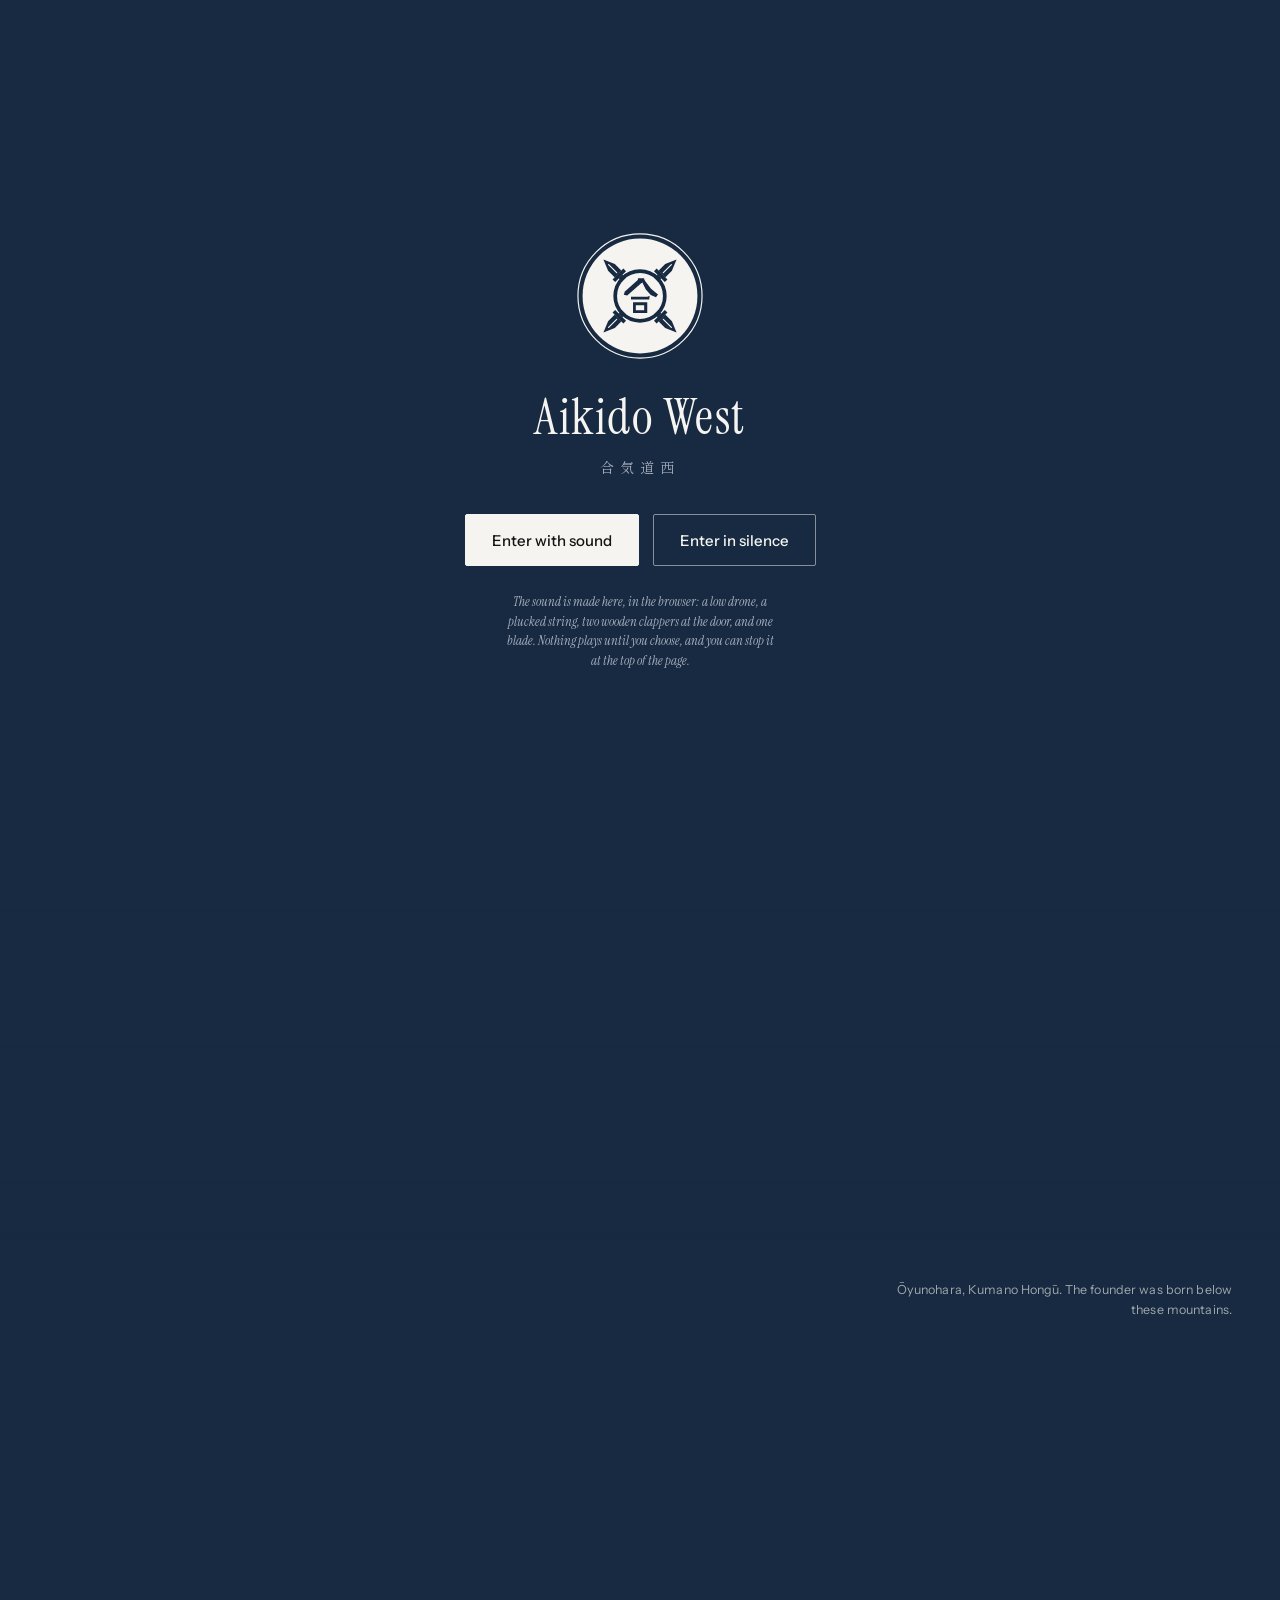
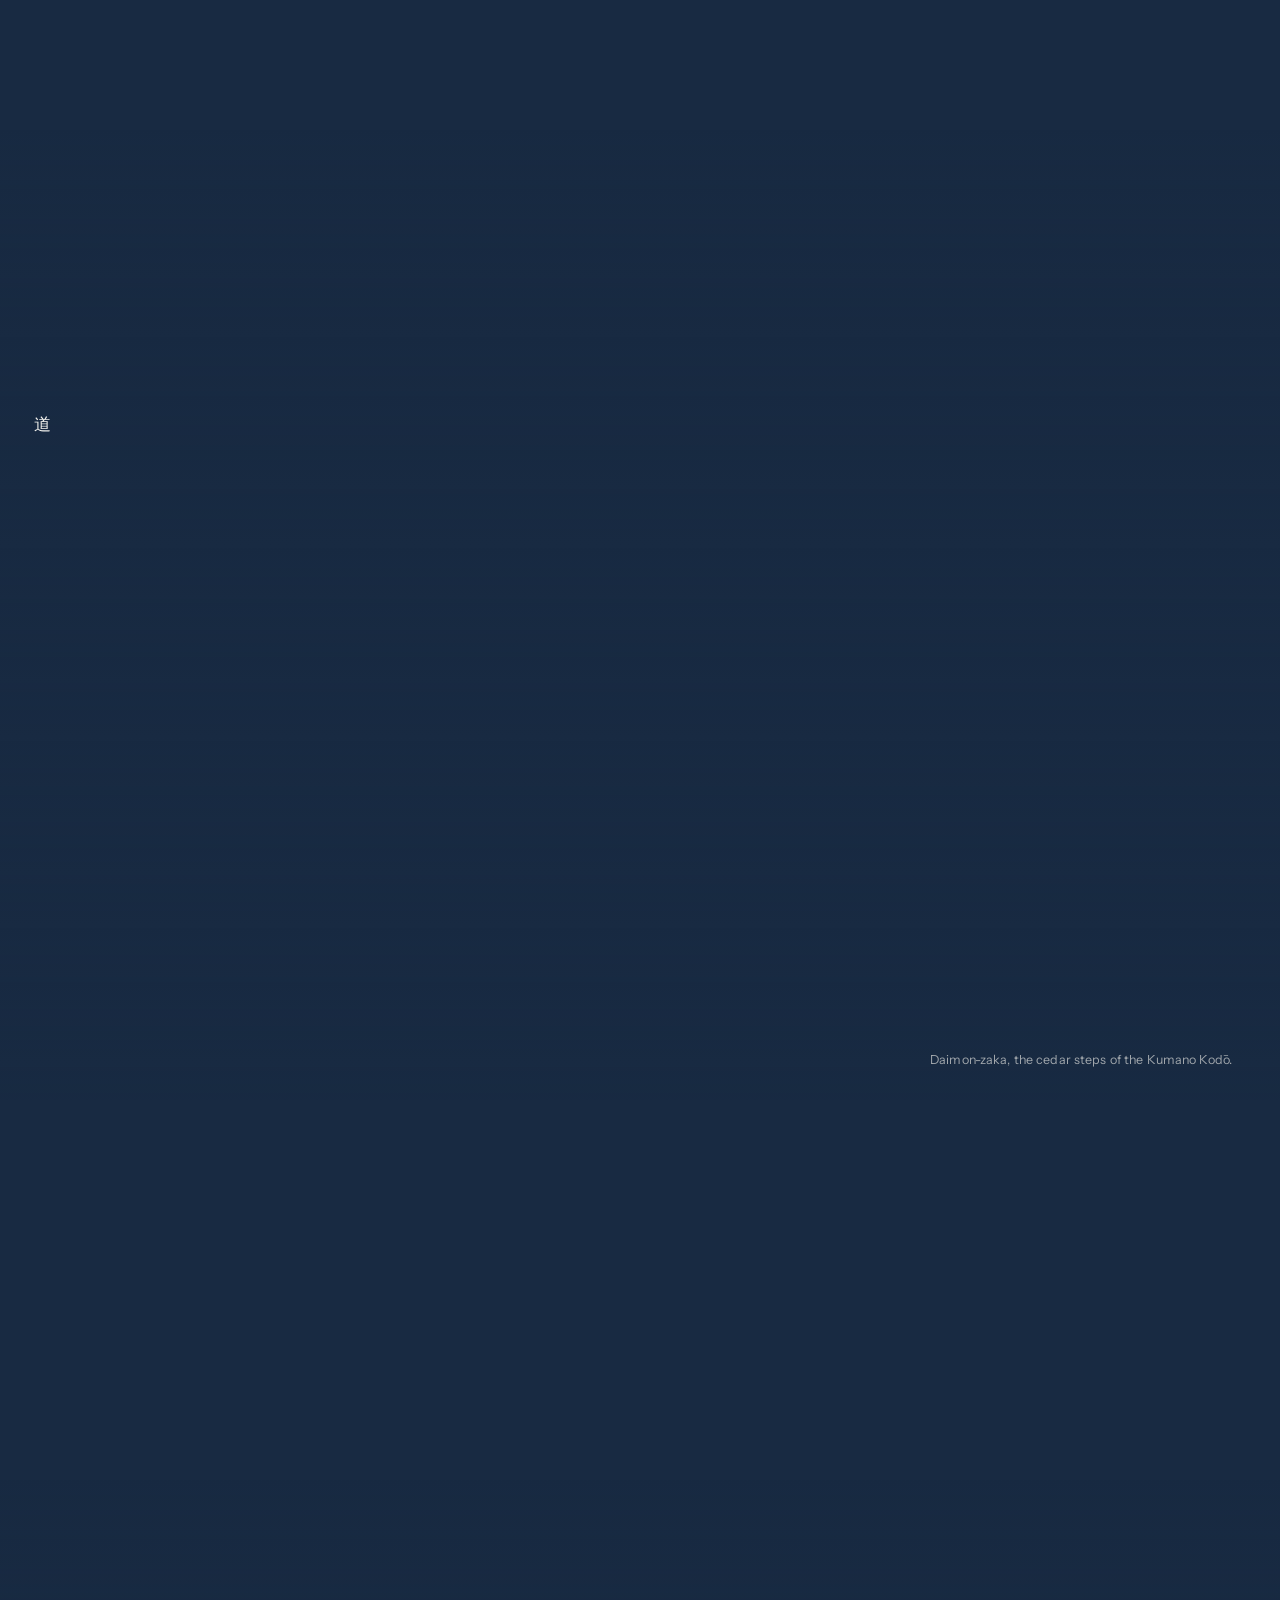
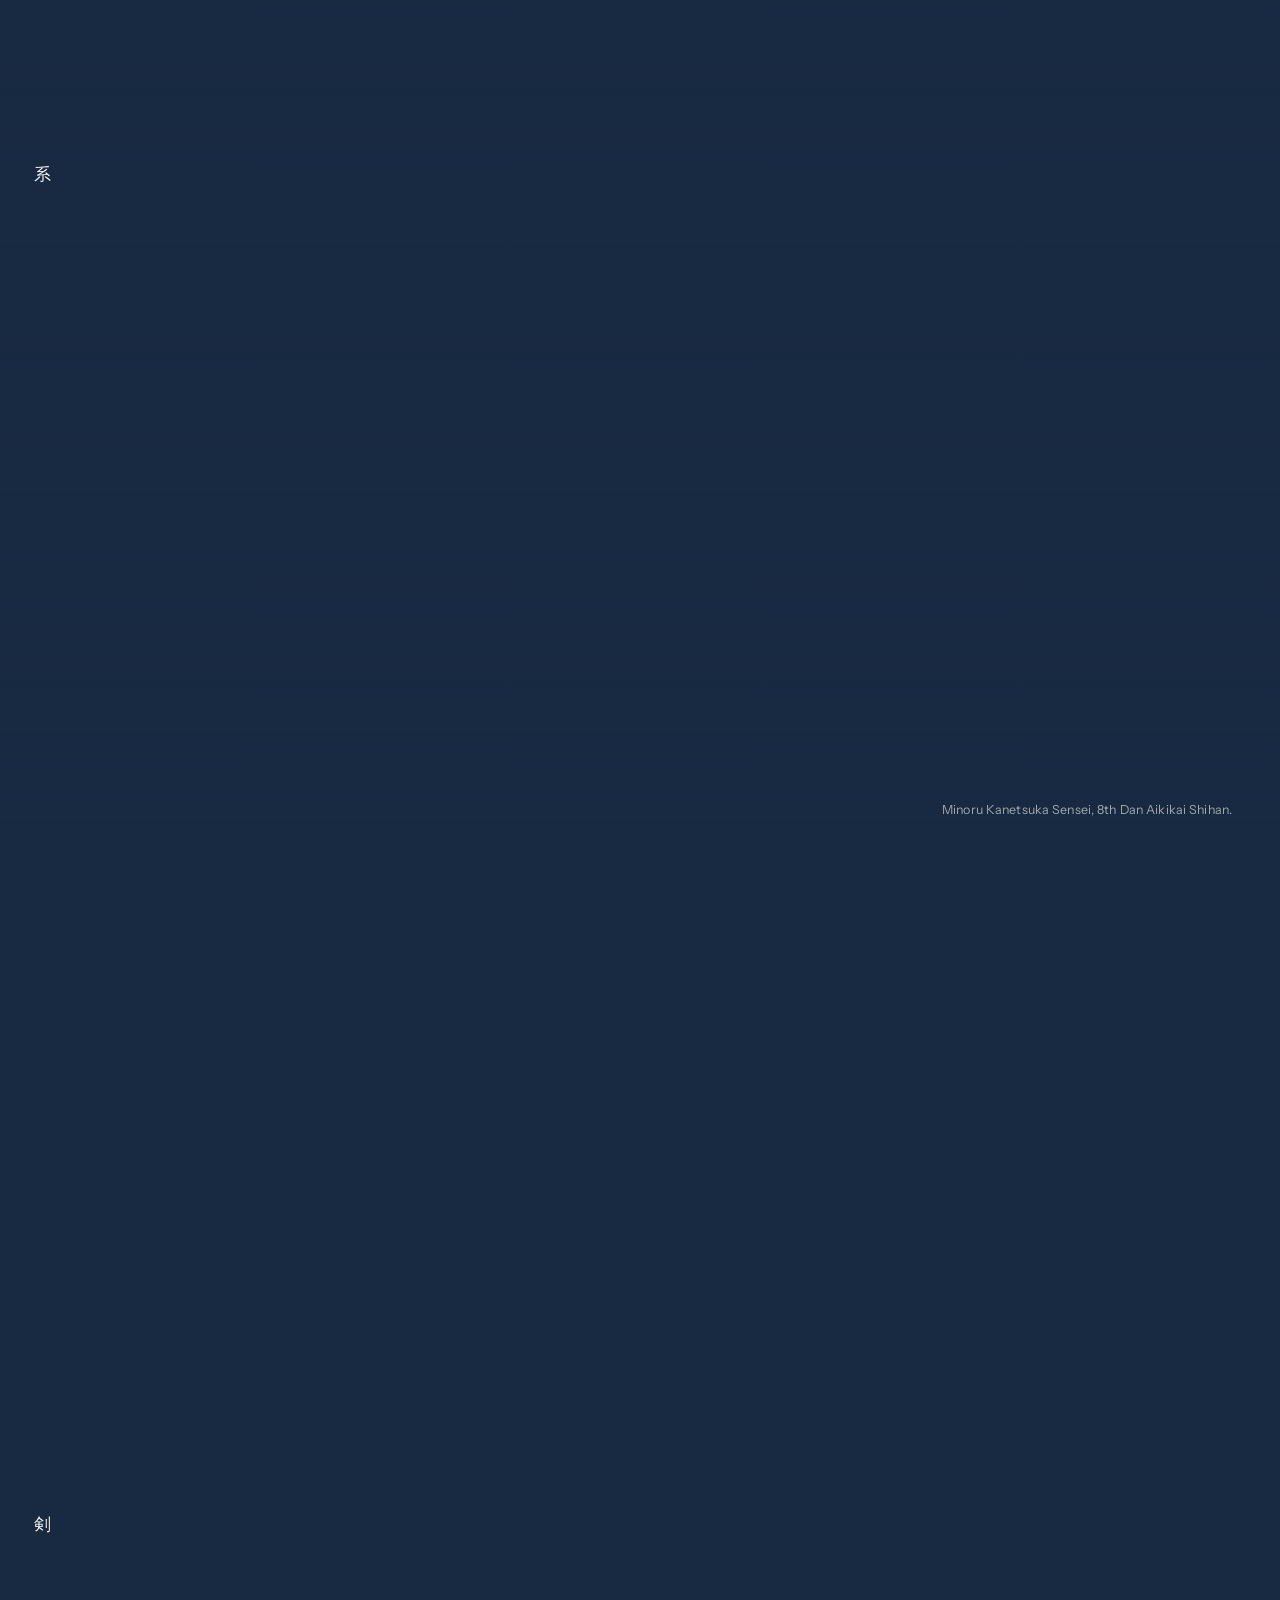
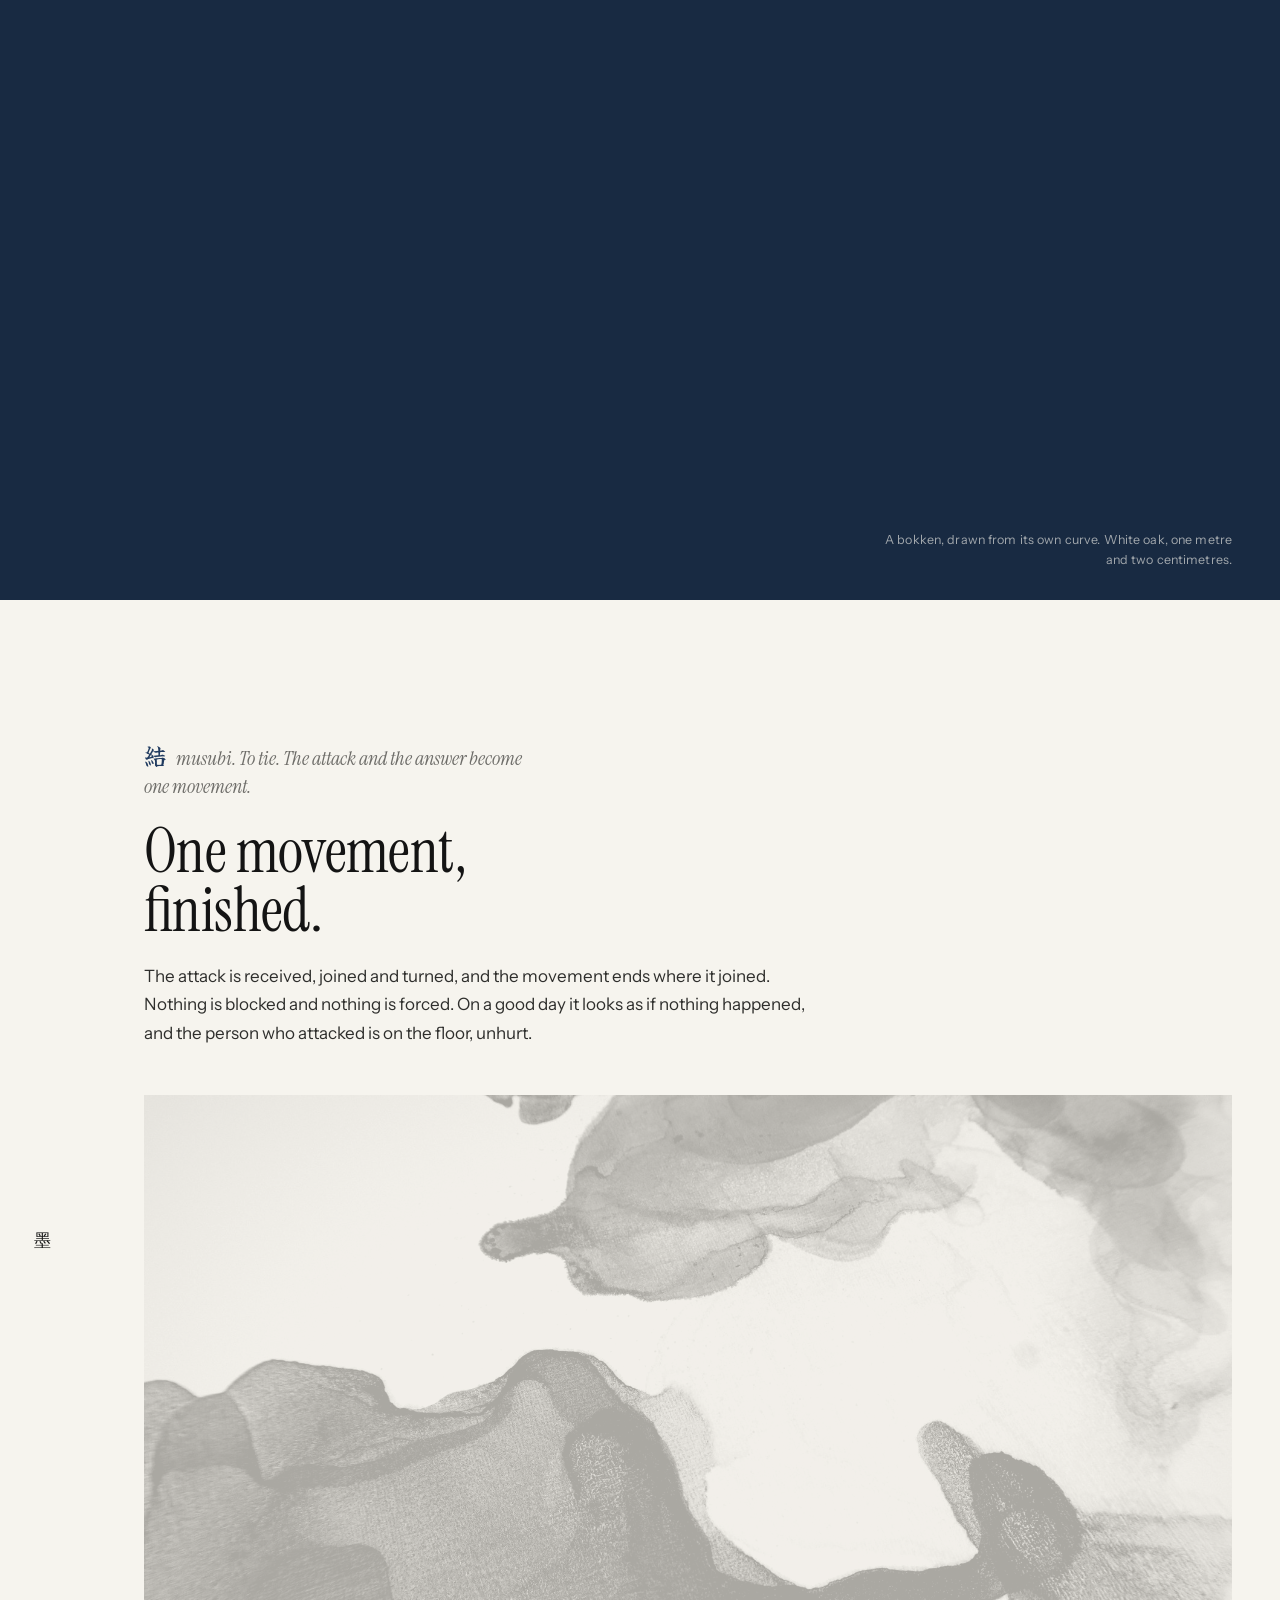
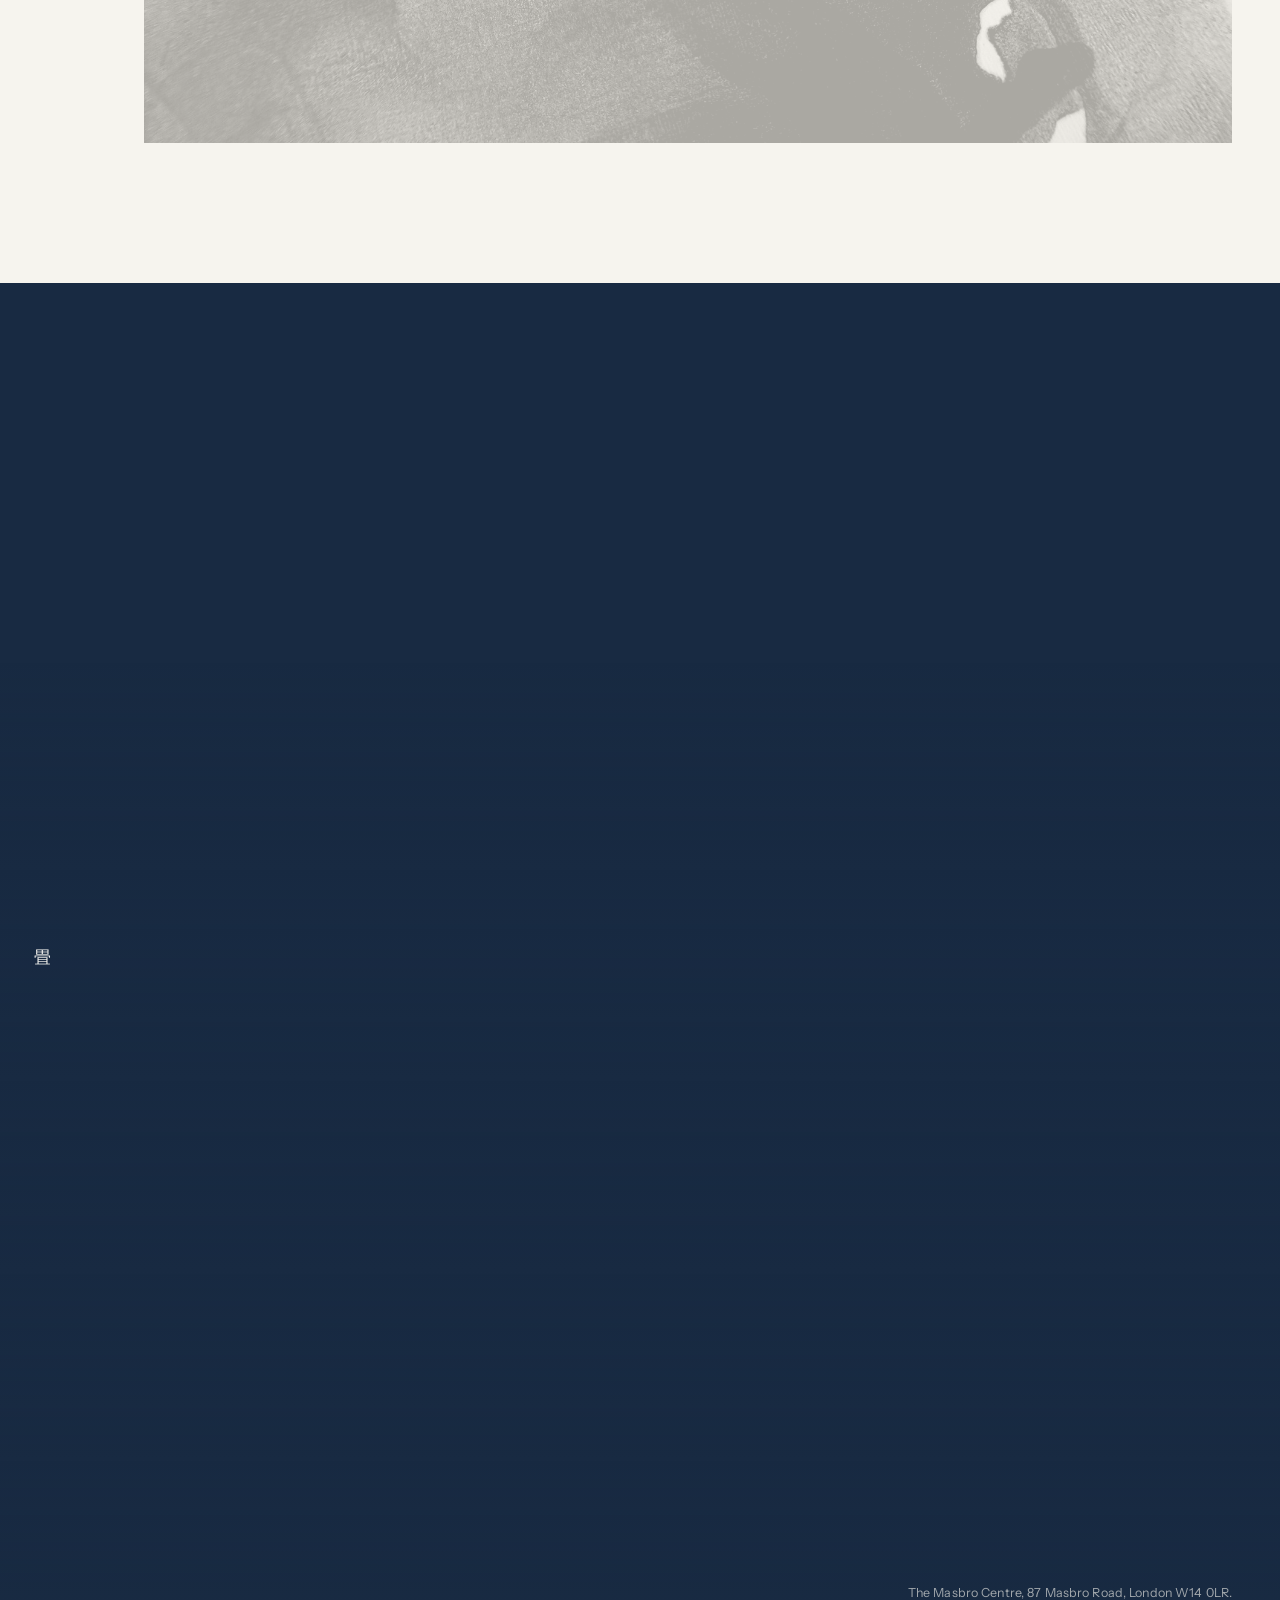
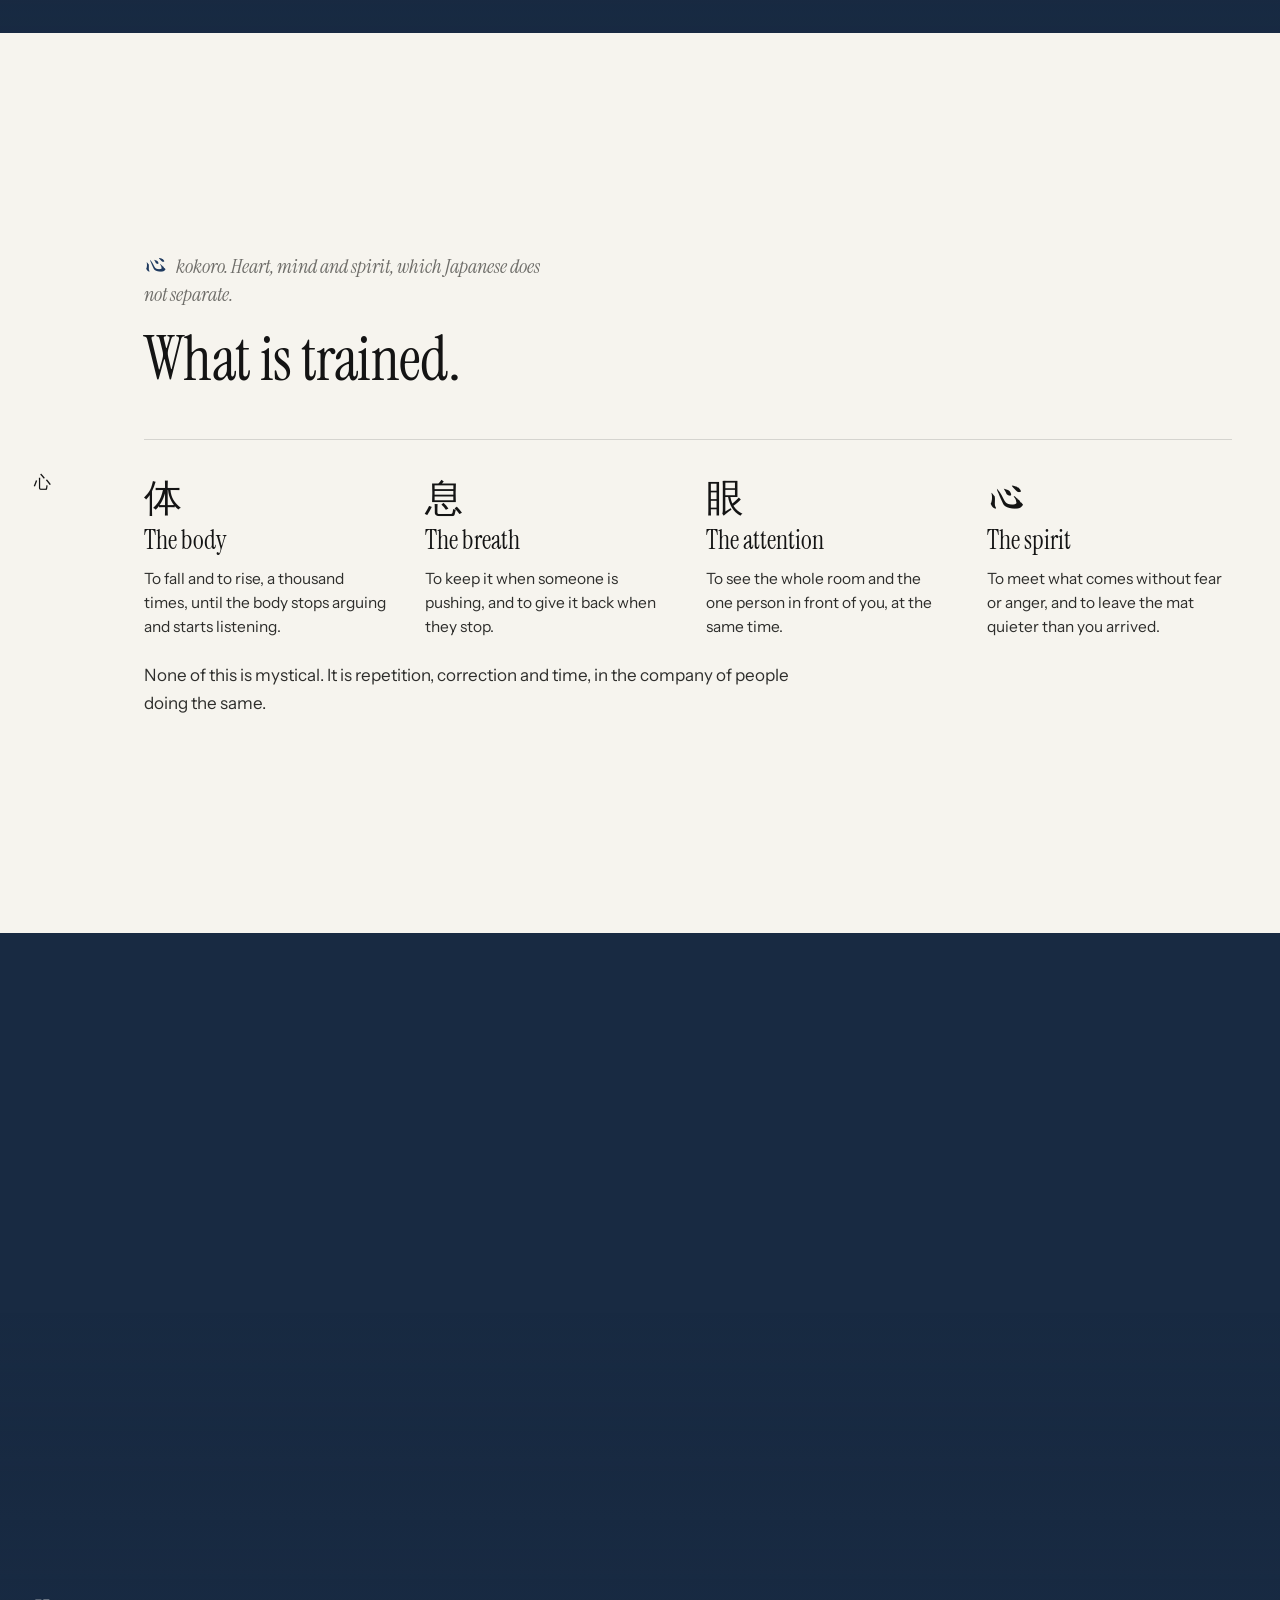
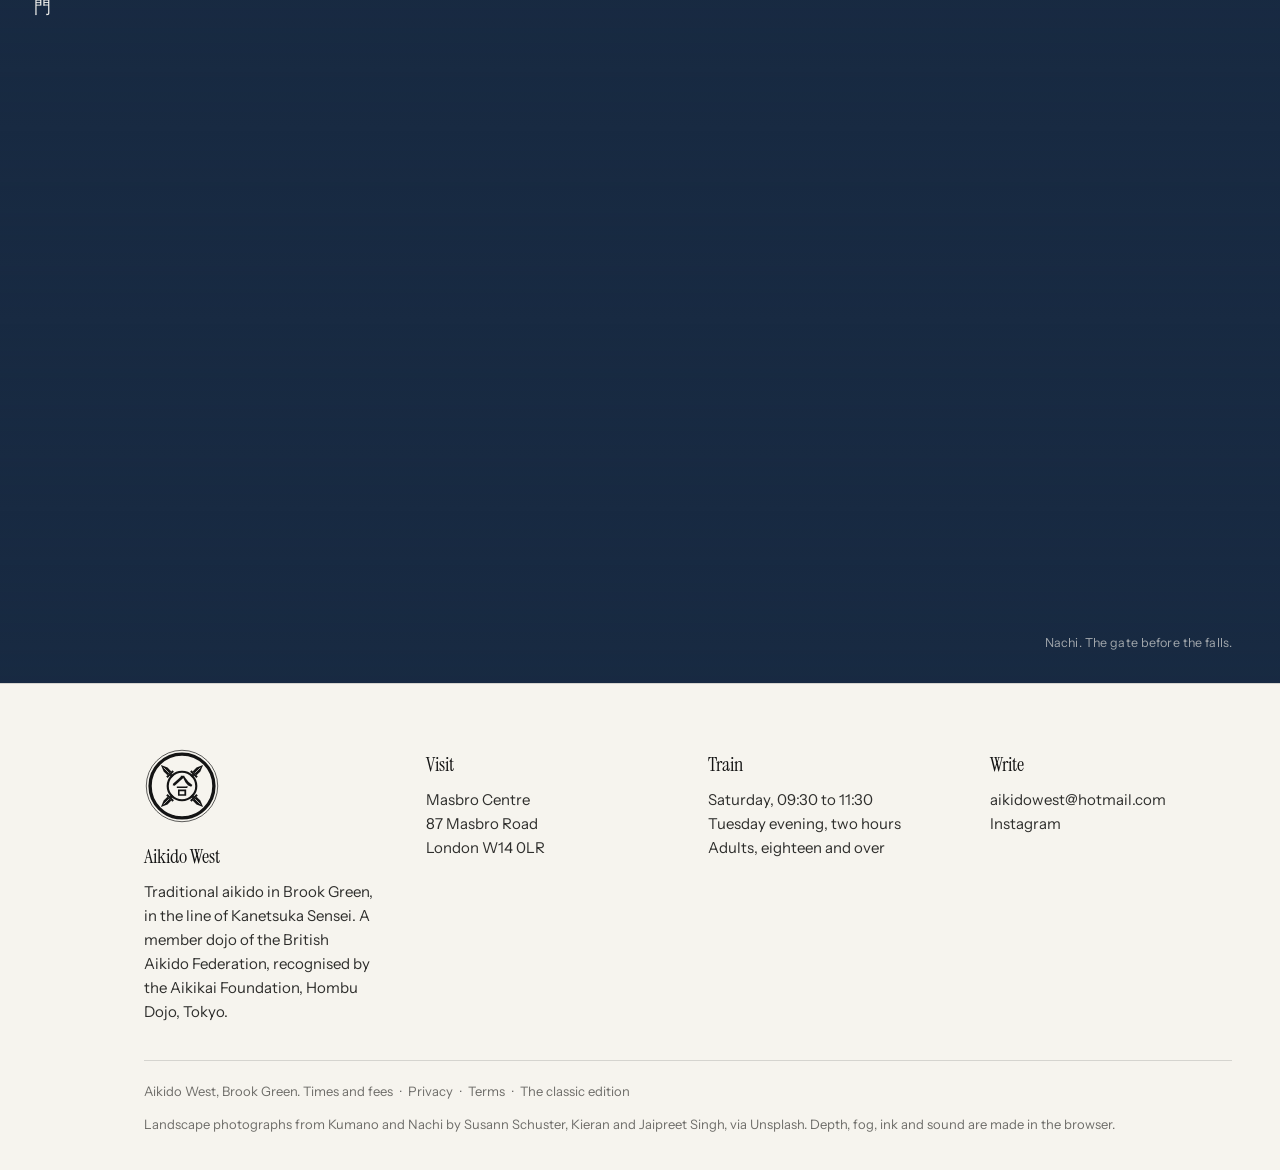
==== next/index.html @ d6a8e02e "v7: the frontier edition at /next (WebGL stage, depth-mapped Kumano, bokken, ink, sound), the kamon " ====
<!doctype html>
<html lang="en">
<head>
<meta charset="utf-8">
<meta name="viewport" content="width=device-width,initial-scale=1,viewport-fit=cover">
<title>Aikido West</title>
<meta name="description" content="Traditional aikido in Brook Green, West London, in the direct line of Minoru Kanetsuka Sensei. Saturday mornings and Tuesday evenings. Anyone may come once.">
<meta name="theme-color" content="#182A42">
<link rel="icon" type="image/svg+xml" href="../assets/mon/mark.svg">
<link rel="icon" type="image/png" sizes="64x64" href="../assets/favicon-64.png">
<link rel="apple-touch-icon" href="../assets/apple-touch-icon.png">
<meta property="og:title" content="Aikido West">
<meta property="og:description" content="Budo, handed down whole. A traditional dojo in Brook Green, in the line of Minoru Kanetsuka Sensei.">
<meta property="og:image" content="https://mobstershaikh.github.io/aikido-west/assets/mon/aikido-west-lockup-night.png">
<link rel="preload" href="../assets/fonts/kanji/yuji-boku-400.woff2" as="font" type="font/woff2" crossorigin>
<link rel="preload" href="../assets/fonts/instrument-serif/instrument-serif-latin-400-normal.woff2" as="font" type="font/woff2" crossorigin>
<link rel="preload" href="../assets/stock/kumano_torii.jpg" as="image" crossorigin>
<link rel="preload" href="assets/depth/kumano_torii_depth.png" as="image" crossorigin>
<link rel="stylesheet" href="../assets/site.css">
<link rel="stylesheet" href="assets/next.css">
<script src="../assets/js/suminagashi.js"></script>
<script src="../assets/js/lenis.min.js"></script>
</head>
<body>
<a class="skip" href="#main">Skip to the page</a>
<canvas id="gl" aria-hidden="true"></canvas>

<div class="gate" id="gate" role="dialog" aria-label="Enter Aikido West">
  <div class="inner">
    <svg xmlns="http://www.w3.org/2000/svg" viewBox="-50 -50 100 100" class="crest patch" role="img" aria-label="Aikido West crest, cut out"><mask id="mgate" maskUnits="userSpaceOnUse" x="-50" y="-50" width="100" height="100"><circle cx="0" cy="0" r="47" fill="none" stroke="#fff" stroke-width="0.9"/><circle cx="0" cy="0" r="43.5" fill="#fff"/><circle cx="0" cy="0" r="18.8" fill="none" stroke="#000" stroke-width="2.8"/><g fill="#000" transform="translate(0,0.8) scale(0.44)"><path d="M-2.00,-31.00 L5.00,-31.00 L4.00,-25.50 L-22.00,-2.50 L-28.00,-4.00 L-26.00,-9.50 Z" fill="#000"/><path d="M3.00,-27.00 L7.50,-29.50 L19.00,-14.50 L31.00,-4.50 L27.50,0.50 L18.50,-3.50 L10.00,-13.00 Z" fill="#000"/><path d="M-3.50,-32.50 L7.00,-32.50 L8.00,-27.50 L0.50,-26.00 L-3.50,-28.50 Z" fill="#000"/><path d="M-15.50,-0.50 L13.00,-0.50 L16.50,-2.40 L16.00,4.00 L-15.50,4.00 Z" fill="#000"/><path d="M-12,9 H12.5 V27.5 H-12 Z M-7.2,14 V22.6 H7.2 V14 Z" fill-rule="evenodd"/></g><path d="M19.09,14.00 L24.18,19.09 L27.72,27.72 L19.09,24.18 L14.00,19.09 Z" fill="#000"/><path d="M18.81,10.61 L20.79,12.59 L12.59,20.79 L10.61,18.81 Z" fill="#000"/><path d="M13.72,10.89 L16.26,13.44 L13.44,16.26 L10.89,13.72 Z" fill="#000"/><path d="M17.68,17.68 L23.76,23.76" stroke="#fff" stroke-width="0.9" stroke-linecap="round"/><path d="M-14.00,19.09 L-19.09,24.18 L-27.72,27.72 L-24.18,19.09 L-19.09,14.00 Z" fill="#000"/><path d="M-10.61,18.81 L-12.59,20.79 L-20.79,12.59 L-18.81,10.61 Z" fill="#000"/><path d="M-10.89,13.72 L-13.44,16.26 L-16.26,13.44 L-13.72,10.89 Z" fill="#000"/><path d="M-17.68,17.68 L-23.76,23.76" stroke="#fff" stroke-width="0.9" stroke-linecap="round"/><path d="M-19.09,-14.00 L-24.18,-19.09 L-27.72,-27.72 L-19.09,-24.18 L-14.00,-19.09 Z" fill="#000"/><path d="M-18.81,-10.61 L-20.79,-12.59 L-12.59,-20.79 L-10.61,-18.81 Z" fill="#000"/><path d="M-13.72,-10.89 L-16.26,-13.44 L-13.44,-16.26 L-10.89,-13.72 Z" fill="#000"/><path d="M-17.68,-17.68 L-23.76,-23.76" stroke="#fff" stroke-width="0.9" stroke-linecap="round"/><path d="M14.00,-19.09 L19.09,-24.18 L27.72,-27.72 L24.18,-19.09 L19.09,-14.00 Z" fill="#000"/><path d="M10.61,-18.81 L12.59,-20.79 L20.79,-12.59 L18.81,-10.61 Z" fill="#000"/><path d="M10.89,-13.72 L13.44,-16.26 L16.26,-13.44 L13.72,-10.89 Z" fill="#000"/><path d="M17.68,-17.68 L23.76,-23.76" stroke="#fff" stroke-width="0.9" stroke-linecap="round"/></mask><rect x="-50" y="-50" width="100" height="100" fill="currentColor" mask="url(#mgate)"/></svg>
    <h1>Aikido West</h1>
    <p class="k">合気道西</p>
    <div class="choices">
      <button class="btn fill" type="button" id="enter-sound">Enter with sound</button>
      <button class="btn" type="button" id="enter-quiet">Enter in silence</button>
    </div>
    <p class="note">The sound is made here, in the browser: a low drone, a plucked string, two wooden clappers at the door, and one blade. Nothing plays until you choose, and you can stop it at the top of the page.</p>
  </div>
</div>

<header class="nav">
  <a class="brand" href="index.html" aria-label="Aikido West, home">
    <svg xmlns="http://www.w3.org/2000/svg" viewBox="-50 -50 100 100" class="mon" aria-hidden="true"><circle cx="0" cy="0" r="47" fill="none" stroke="currentColor" stroke-width="0.9"/><circle cx="0" cy="0" r="42" fill="none" stroke="currentColor" stroke-width="4.4"/><g fill="currentColor" transform="translate(0,1.0) scale(0.98)"><path d="M-2.00,-31.00 L5.00,-31.00 L4.00,-25.50 L-22.00,-2.50 L-28.00,-4.00 L-26.00,-9.50 Z" fill="currentColor"/><path d="M3.00,-27.00 L7.50,-29.50 L19.00,-14.50 L31.00,-4.50 L27.50,0.50 L18.50,-3.50 L10.00,-13.00 Z" fill="currentColor"/><path d="M-3.50,-32.50 L7.00,-32.50 L8.00,-27.50 L0.50,-26.00 L-3.50,-28.50 Z" fill="currentColor"/><path d="M-15.50,-0.50 L13.00,-0.50 L16.50,-2.40 L16.00,4.00 L-15.50,4.00 Z" fill="currentColor"/><path d="M-12,9 H12.5 V27.5 H-12 Z M-7.2,14 V22.6 H7.2 V14 Z" fill-rule="evenodd"/></g></svg>
    <span class="name">AIKIDO WEST</span>
  </a>
  <nav class="links" aria-label="Pages">
    <a href="../begin.html">Begin</a>
      <a href="../lineage.html">The line</a>
      <a href="../the-art.html">The art</a>
      <a href="../times.html">Times and fees</a>
      <a href="../organisations.html">For organisations</a>
      <a href="../shop.html">Shop</a>
      <a href="../contact.html">Write to us</a>
  </nav>
  <button class="snd" type="button" id="snd" aria-pressed="false" aria-label="Sound off"><i aria-hidden="true"></i><span>Sound</span></button>
  <a class="btn cta" href="../book.html">Book a first class</a>
</header>

<main class="shell" id="main">

  <section class="sc hero7 tall" data-scene="hero" id="s-hero">
    <div class="shade" aria-hidden="true"></div>
    <div class="text">
      <p class="mark6" id="brush" aria-label="Aikido">合気道</p>
      <h1 class="display h1">Budo, handed<br>down whole.</h1>
      <p class="lead">A traditional dojo in Brook Green, West London, in the direct line of Minoru Kanetsuka Sensei. Taught by Arabella Braun, 5th Dan, Aikikai. Saturday mornings and Tuesday evenings. Adults, any level. Anyone may come once.</p>
      <div class="ctas"><a class="btn fill" href="../book.html">Book a first class</a><a class="btn" href="#s-road">Walk in</a></div>
      <p class="proof">Aikikai Foundation, Hombu Dojo, Tokyo <span class="sep">·</span> British Aikido Federation <span class="sep">·</span> The Masbro Centre, W14</p>
    </div>
    <p class="place">Ōyunohara, Kumano Hongū. The founder was born below these mountains.</p>
  </section>

  <section class="sc tall" data-scene="road" id="s-road">
    <div class="shade" aria-hidden="true"></div>
    <div class="mark" aria-hidden="true"><span>道</span></div>
    <div class="text">
      <p class="preface"><span class="k">道</span>michi. The way. A road you walk, not a thing you own.</p>
      <h2 class="display h2">The road into Kumano begins at Tanabe.</h2>
      <div class="prose"><p>Morihei Ueshiba was born there in 1883, at the foot of the mountains the pilgrims had walked for a thousand years. He trained the sword, the spear and jujutsu, and under Sōkaku Takeda the art that would become aikido. In the last years of his life, in a village called Iwama, he taught that the purpose of budo is harmony and not victory, and that the work of a lifetime is to make that true in the body.</p><p>The art is his. The line is how it reached a hall in West London.</p></div>
    </div>
    <p class="place">Daimon-zaka, the cedar steps of the Kumano Kodō.</p>
  </section>

  <section class="sc tall" data-scene="line" id="s-line">
    <div class="shade" aria-hidden="true"></div>
    <div class="mark" aria-hidden="true"><span>系</span></div>
    <div class="text">
      <p class="preface"><span class="k">系</span>kei. The line. Four teachers, one art.</p>
      <h2 class="display h2">The same hands, correcting the same mistakes, for a hundred years.</h2>
      <div class="names">
        <p>Morihei Ueshiba <em>Tanabe, 1883. The founder.</em></p>
        <p>Kazuo Chiba <em>Uchideshi to the founder at Hombu Dojo. Sent to Britain in 1966.</em></p>
        <p>Minoru Kanetsuka <em>Technical Director of the British Aikido Federation from 1978 until his death in 2019.</em></p>
        <p>Arabella Braun <em>5th Dan, Aikikai. His student from 1988 to 2019. Teaches here.</em></p>
      </div>
      <div class="prose"><p>A line is not a list of names. It is one teacher standing where the last one stood, so that what reaches the student is the art, and not an opinion of it.</p></div>
    </div>
    <p class="place">Minoru Kanetsuka Sensei, 8th Dan Aikikai Shihan.</p>
  </section>

  <section class="sc tall" data-scene="sword" id="s-sword">
    <div class="mark" aria-hidden="true"><span>剣</span></div>
    <div class="text">
      <p class="preface"><span class="k">剣</span>ken. The sword. Aikido carries it in the body.</p>
      <h2 class="display h2">One cut, and the room is still.</h2>
      <div class="prose"><p>The posture is the swordsman's posture. The line of entry is the line of the cut, and the hands move as if a blade were in them. On the mat the sword is white oak. It is raised, it falls once, and the hall is quiet again. The rest of the art is learning to stand where that cut cannot reach you, and then one step closer.</p></div>
    </div>
    <p class="place">A bokken, drawn from its own curve. White oak, one metre and two centimetres.</p>
  </section>

  <section class="sc paper" data-scene="ink" id="s-ink">
    <div class="mark" aria-hidden="true"><span>墨</span></div>
    <div class="text">
      <p class="preface"><span class="k">結</span>musubi. To tie. The attack and the answer become one movement.</p>
      <h2 class="display h2">One movement, finished.</h2>
      <div class="prose"><p>The attack is received, joined and turned, and the movement ends where it joined. Nothing is blocked and nothing is forced. On a good day it looks as if nothing happened, and the person who attacked is on the floor, unhurt.</p></div>
    </div>
    <div class="inkplate" id="turn"><canvas id="sumi" aria-hidden="true"></canvas></div>
  </section>

  <section class="sc tall" data-scene="mat" id="s-mat">
    <div class="shade" aria-hidden="true"></div>
    <div class="mark" aria-hidden="true"><span>畳</span></div>
    <div class="text">
      <p class="preface"><span class="k">畳</span>tatami. The mat. A hall off Brook Green.</p>
      <h2 class="display h2">A plain hall. The old work, done properly.</h2>
      <div class="prose"><p>Saturday, half past nine. Tuesday evening. Small classes, so that every student is seen and corrected. The hall is plain, the bow is made, and the work is the work the line has always done: falling, rising, entering, turning, and keeping your composure while someone is trying to take it from you.</p></div>
      <div class="ctas"><a class="btn" href="../times.html">Times and fees</a><a class="btn" href="../begin.html">How to begin</a></div>
    </div>
    <p class="place">The Masbro Centre, 87 Masbro Road, London W14 0LR.</p>
  </section>

  <section class="sc paper" data-scene="spirit" id="s-spirit">
    <div class="mark" aria-hidden="true"><span>心</span></div>
    <div class="text">
      <p class="preface"><span class="k">心</span>kokoro. Heart, mind and spirit, which Japanese does not separate.</p>
      <h2 class="display h2">What is trained.</h2>
      <div class="four">
        <div><span class="k" aria-hidden="true">体</span><h3>The body</h3><p>To fall and to rise, a thousand times, until the body stops arguing and starts listening.</p></div>
        <div><span class="k" aria-hidden="true">息</span><h3>The breath</h3><p>To keep it when someone is pushing, and to give it back when they stop.</p></div>
        <div><span class="k" aria-hidden="true">眼</span><h3>The attention</h3><p>To see the whole room and the one person in front of you, at the same time.</p></div>
        <div><span class="k" aria-hidden="true">心</span><h3>The spirit</h3><p>To meet what comes without fear or anger, and to leave the mat quieter than you arrived.</p></div>
      </div>
      <div class="prose"><p>None of this is mystical. It is repetition, correction and time, in the company of people doing the same.</p></div>
    </div>
  </section>

  <section class="sc tall" data-scene="door" id="s-door">
    <div class="shade" aria-hidden="true"></div>
    <div class="mark" aria-hidden="true"><span>門</span></div>
    <div class="text">
      <p class="preface"><span class="k">門</span>mon. The door. Anyone may come once.</p>
      <h2 class="display h2">Come, bow, train, decide.</h2>
      <div class="prose"><p>No experience, no uniform, no promise. A first class is booked online. After that there are three ways in: come once more, learn for six weeks, or be invited to join.</p></div>
      <div class="ctas"><a class="btn fill" href="../book.html">Book a first class</a><a class="btn" href="../contact.html">Write to us</a></div>
    </div>
    <p class="place">Nachi. The gate before the falls.</p>
  </section>

</main>

<footer class="foot">
  <div class="cols">
    <div><svg xmlns="http://www.w3.org/2000/svg" viewBox="-50 -50 100 100" class="crest foot-crest" role="img" aria-label="Aikido West crest"><mask id="mcrestf" maskUnits="userSpaceOnUse" x="-50" y="-50" width="100" height="100"><circle cx="0" cy="0" r="47" fill="none" stroke="#fff" stroke-width="0.9"/><circle cx="0" cy="0" r="42" fill="none" stroke="#fff" stroke-width="4.4"/><circle cx="0" cy="0" r="18.8" fill="none" stroke="#fff" stroke-width="2.8"/><g fill="#fff" transform="translate(0,0.8) scale(0.44)"><path d="M-2.00,-31.00 L5.00,-31.00 L4.00,-25.50 L-22.00,-2.50 L-28.00,-4.00 L-26.00,-9.50 Z" fill="#fff"/><path d="M3.00,-27.00 L7.50,-29.50 L19.00,-14.50 L31.00,-4.50 L27.50,0.50 L18.50,-3.50 L10.00,-13.00 Z" fill="#fff"/><path d="M-3.50,-32.50 L7.00,-32.50 L8.00,-27.50 L0.50,-26.00 L-3.50,-28.50 Z" fill="#fff"/><path d="M-15.50,-0.50 L13.00,-0.50 L16.50,-2.40 L16.00,4.00 L-15.50,4.00 Z" fill="#fff"/><path d="M-12,9 H12.5 V27.5 H-12 Z M-7.2,14 V22.6 H7.2 V14 Z" fill-rule="evenodd"/></g><path d="M19.09,14.00 L24.18,19.09 L27.72,27.72 L19.09,24.18 L14.00,19.09 Z" fill="#fff"/><path d="M18.81,10.61 L20.79,12.59 L12.59,20.79 L10.61,18.81 Z" fill="#fff"/><path d="M13.72,10.89 L16.26,13.44 L13.44,16.26 L10.89,13.72 Z" fill="#fff"/><path d="M17.68,17.68 L23.76,23.76" stroke="#000" stroke-width="0.9" stroke-linecap="round"/><path d="M-14.00,19.09 L-19.09,24.18 L-27.72,27.72 L-24.18,19.09 L-19.09,14.00 Z" fill="#fff"/><path d="M-10.61,18.81 L-12.59,20.79 L-20.79,12.59 L-18.81,10.61 Z" fill="#fff"/><path d="M-10.89,13.72 L-13.44,16.26 L-16.26,13.44 L-13.72,10.89 Z" fill="#fff"/><path d="M-17.68,17.68 L-23.76,23.76" stroke="#000" stroke-width="0.9" stroke-linecap="round"/><path d="M-19.09,-14.00 L-24.18,-19.09 L-27.72,-27.72 L-19.09,-24.18 L-14.00,-19.09 Z" fill="#fff"/><path d="M-18.81,-10.61 L-20.79,-12.59 L-12.59,-20.79 L-10.61,-18.81 Z" fill="#fff"/><path d="M-13.72,-10.89 L-16.26,-13.44 L-13.44,-16.26 L-10.89,-13.72 Z" fill="#fff"/><path d="M-17.68,-17.68 L-23.76,-23.76" stroke="#000" stroke-width="0.9" stroke-linecap="round"/><path d="M14.00,-19.09 L19.09,-24.18 L27.72,-27.72 L24.18,-19.09 L19.09,-14.00 Z" fill="#fff"/><path d="M10.61,-18.81 L12.59,-20.79 L20.79,-12.59 L18.81,-10.61 Z" fill="#fff"/><path d="M10.89,-13.72 L13.44,-16.26 L16.26,-13.44 L13.72,-10.89 Z" fill="#fff"/><path d="M17.68,-17.68 L23.76,-23.76" stroke="#000" stroke-width="0.9" stroke-linecap="round"/></mask><rect x="-50" y="-50" width="100" height="100" fill="currentColor" mask="url(#mcrestf)"/></svg><p class="t">Aikido West</p><p>Traditional aikido in Brook Green, in the line of Kanetsuka Sensei. A member dojo of the British Aikido Federation, recognised by the Aikikai Foundation, Hombu Dojo, Tokyo.</p></div>
    <div><p class="t">Visit</p><p>Masbro Centre<br>87 Masbro Road<br>London W14 0LR</p></div>
    <div><p class="t">Train</p><p>Saturday, 09:30 to 11:30<br>Tuesday evening, two hours<br>Adults, eighteen and over</p></div>
    <div><p class="t">Write</p><p><a href="mailto:aikidowest@hotmail.com">aikidowest@hotmail.com</a><br><a href="https://www.instagram.com/aikidowestdojo">Instagram</a></p></div>
  </div>
  <div class="base"><p>Aikido West, Brook Green. <a href="../times.html">Times and fees</a> <span class="sep">·</span> <a href="../privacy.html">Privacy</a> <span class="sep">·</span> <a href="../terms.html">Terms</a> <span class="sep">·</span> <a href="../index.html" class="edition">The classic edition</a></p><p>Landscape photographs from Kumano and Nachi by Susann Schuster, Kieran and Jaipreet Singh, via Unsplash. Depth, fog, ink and sound are made in the browser.</p></div>
</footer>

<script type="module">
import { createStage } from './assets/js/next.js';
import { Sound } from './assets/js/sound.js';
const REDUCE = matchMedia('(prefers-reduced-motion: reduce)').matches;
const gate = document.getElementById('gate'), brush = document.getElementById('brush'), sndBtn = document.getElementById('snd');
const sound = new Sound();
let stage = null, failed = false;
try {
  stage = await createStage(document.getElementById('gl'), { onCut: () => sound.swish() });
  await stage.load('hero');
} catch (e) { failed = true; console.warn('stage', e); document.getElementById('gl').style.display = 'none'; document.body.classList.add('nogl'); }

// smooth scroll
let lenis = null;
if (window.Lenis && !REDUCE) { lenis = new Lenis({ lerp: 0.085, smoothWheel: true }); const raf = t => { lenis.raf(t); requestAnimationFrame(raf); }; requestAnimationFrame(raf); }

// the scenes, in order
const ORDER = [
  { id: 's-hero', photo: 'hero' }, { id: 's-road', photo: 'road' }, { id: 's-line', photo: 'line' }, { id: 's-sword', sword: true },
  { id: 's-ink', dom: true }, { id: 's-mat', photo: 'mat' }, { id: 's-spirit', dom: true }, { id: 's-door', photo: 'door' },
];
ORDER.forEach(o => o.el = document.getElementById(o.id));
const smooth = (a, b, x) => { const t = Math.min(1, Math.max(0, (x - a) / (b - a))); return t * t * (3 - 2 * t); };
let cutArmed = true, beatOn = false, day = false;
function scrollState() {
  const mid = innerHeight * 0.5; let cur = 0;
  for (let i = 0; i < ORDER.length; i++) { const r = ORDER[i].el.getBoundingClientRect(); if (r.top <= mid) cur = i; }
  const o = ORDER[cur], r = o.el.getBoundingClientRect(); const p = Math.min(1, Math.max(0, (mid - r.top) / r.height));
  const nxt = ORDER[cur + 1];
  if (stage) {
    const mix = nxt && !nxt.dom ? smooth(0.78, 1.0, p) : 0;
    const a = o.photo || null, b = nxt ? (nxt.photo || null) : null;
    if (o.dom) stage.setScene(b, 0, b, 0, 0); else stage.setScene(a, p, b, 0, mix);
    stage.setSword(o.sword ? smooth(0.0, 0.18, p) * (1 - smooth(0.84, 1.0, p)) : 0);
    if (o.sword) { if (p > 0.42 && p < 0.9 && cutArmed) { cutArmed = false; stage.cut(); } if (p < 0.08) cutArmed = true; }
    if (nxt && nxt.photo) stage.load(nxt.photo); if (ORDER[cur + 2] && ORDER[cur + 2].photo) stage.load(ORDER[cur + 2].photo);
  }
  const wantDay = cur >= 4 && !(cur >= 5 && !ORDER[cur].dom && !ORDER[cur].paper);
  const isDay = o.dom === true;  // paper sections
  if (isDay !== day) { day = isDay; document.body.classList.toggle('day', day); }
  const wantBeat = cur >= 5; if (wantBeat !== beatOn) { beatOn = wantBeat; sound.beat(beatOn); sound.setStage(beatOn ? 'london' : 'kumano'); }
}
// reveal text
const io = new IntersectionObserver(es => es.forEach(e => { if (e.isIntersecting) e.target.classList.add('in'); }), { threshold: 0.22 });
document.querySelectorAll('.sc:not(.hero7)').forEach(s => io.observe(s));
// mouse
addEventListener('pointermove', e => { if (stage) stage.setMouse((e.clientX / innerWidth - 0.5) * 2, (e.clientY / innerHeight - 0.5) * 2); }, { passive: true });
// loop
function loop(now) { scrollState(); if (stage) stage.render(now); requestAnimationFrame(loop); }
requestAnimationFrame(loop);

// the door
let entered = false;
async function enter(withSound) {
  if (entered) return; entered = true;
  if (withSound) { sound.start(); sound.hyoshigi(); sndBtn.setAttribute('aria-pressed', 'true'); sndBtn.setAttribute('aria-label', 'Sound on'); }
  gate.classList.add('off'); setTimeout(() => gate.remove(), 1400);
  document.body.classList.remove('gated');
  const hero = document.getElementById('s-hero');
  if (stage && !REDUCE) {
    await new Promise(r => setTimeout(r, 500));
    await stage.enter(brush);
    brush.classList.add('show'); stage.fadeParticles(1.4);
    setTimeout(() => hero.classList.add('in'), 500);
  } else { brush.classList.add('show'); hero.classList.add('in'); }
}
document.getElementById('enter-sound').addEventListener('click', () => enter(true));
document.getElementById('enter-quiet').addEventListener('click', () => enter(false));
addEventListener('wheel', () => enter(false), { once: true, passive: true });
addEventListener('touchmove', () => enter(false), { once: true, passive: true });
addEventListener('keydown', e => { if (e.key === 'Escape' || e.key === ' ' || e.key === 'Enter') enter(false); }, { once: true });
sndBtn.addEventListener('click', () => { const on = sound.toggle(); sndBtn.setAttribute('aria-pressed', String(on)); sndBtn.setAttribute('aria-label', on ? 'Sound on' : 'Sound off'); });

// the ink plate, as in the classic edition
const s = document.getElementById('sumi');
if (s && window.Suminagashi) {
  try {
    const ink = window.Suminagashi(s, { BACK_COLOR: { r: 0, g: 0, b: 0 }, TRANSPARENT: false, BLOOM: false, SUNRAYS: false, SHADING: false,
      SPLAT_RADIUS: 0.5, SPLAT_FORCE: 380, HOVER: !REDUCE, HOVER_GAIN: 0.18, DENSITY_DISSIPATION: 0.2, VELOCITY_DISSIPATION: 0.85, CURL: 9,
      INITIAL_SPLATS: 3, AUTO_SPLAT: !REDUCE, AUTO_INTERVAL: 3.8, AUTO_FORCE: 90,
      PALETTE: [{ r: 0.16, g: 0.16, b: 0.16 }, { r: 0.12, g: 0.12, b: 0.12 }, { r: 0.2, g: 0.2, b: 0.2 }, { r: 0.1, g: 0.1, b: 0.1 }] });
    new IntersectionObserver(es => es.forEach(e => e.isIntersecting ? ink.resume() : ink.pause())).observe(s);
  } catch (e) {}
}
// nav state
document.querySelectorAll('.nav .links a').forEach(a => { if (a.getAttribute('href') === location.pathname.split('/').pop()) a.classList.add('on'); });
</script>
</body>
</html>
---- assets/site.css ----
/* Aikido West, v5. Sumi on washi, by daylight. Paper white, ink black, indigo second, vermilion only in the seal. */
@font-face{font-family:'Instrument Serif';src:url(fonts/instrument-serif/instrument-serif-latin-400-normal.woff2) format('woff2');font-weight:400;font-style:normal;font-display:swap}
@font-face{font-family:'Instrument Serif';src:url(fonts/instrument-serif/instrument-serif-latin-400-italic.woff2) format('woff2');font-weight:400;font-style:italic;font-display:swap}
@font-face{font-family:'Instrument Sans';src:url(fonts/instrument-sans/files/instrument-sans-latin-400-normal.woff2) format('woff2');font-weight:400;font-display:swap}
@font-face{font-family:'Instrument Sans';src:url(fonts/instrument-sans/files/instrument-sans-latin-400-italic.woff2) format('woff2');font-weight:400;font-style:italic;font-display:swap}
@font-face{font-family:'Instrument Sans';src:url(fonts/instrument-sans/files/instrument-sans-latin-500-normal.woff2) format('woff2');font-weight:500;font-display:swap}
@font-face{font-family:'Instrument Sans';src:url(fonts/instrument-sans/files/instrument-sans-latin-600-normal.woff2) format('woff2');font-weight:600;font-display:swap}
@font-face{font-family:'Yuji';src:url(fonts/kanji/yuji-boku-400.woff2) format('woff2');font-weight:400;font-display:swap}
@font-face{font-family:'Shippori';src:url(fonts/kanji/shippori-400.woff2) format('woff2');font-weight:400;font-display:swap}
@font-face{font-family:'Shippori';src:url(fonts/kanji/shippori-500.woff2) format('woff2');font-weight:500;font-display:swap}

:root{
  --paper:#F6F4EE; --paper-2:#EDEAE2; --ink:#141414; --ink-2:#2E2E2C; --grey:#6E6D69; --line:rgba(20,20,20,.14); --line-strong:rgba(20,20,20,.5);
  --ai:#1F3A5F; --night:#182A42; --night-2:#203553; --night-text:#EEF0F2; --night-grey:#A7B0BE; --night-line:rgba(238,240,242,.16);
  --shu:#C8321E;
  --serif:'Instrument Serif',Georgia,serif; --sans:'Instrument Sans',system-ui,sans-serif; --kanji:'Shippori','Hiragino Mincho ProN','Yu Mincho',serif; --brush:'Yuji','Shippori','Hiragino Mincho ProN',serif;
  --margin:96px; --gutter:48px; --measure:62ch;
}
*{box-sizing:border-box}
html{background:var(--paper);color:var(--ink);-webkit-text-size-adjust:100%}
html.lenis{height:auto}.lenis.lenis-smooth{scroll-behavior:auto}
body{margin:0;font-family:var(--sans);font-size:17px;line-height:1.6;font-weight:400;-webkit-font-smoothing:antialiased;overflow-x:hidden;background:var(--paper);color:var(--ink);transition:background-color 1.2s ease,color 1.2s ease}
.night{background:var(--night);color:var(--night-text)}
body.night{background:var(--night);color:var(--night-text)}
a{color:inherit;text-decoration:none}
a:focus-visible,button:focus-visible,input:focus-visible,select:focus-visible,textarea:focus-visible{outline:2px solid var(--ai);outline-offset:4px}
h1,h2,h3,p,figure{margin:0}
img{display:block;max-width:100%}
::selection{background:var(--ai);color:#fff}

/* type */
.display{font-family:var(--serif);font-weight:400;line-height:.96;letter-spacing:-.01em}
.h1{font-size:clamp(52px,8vw,128px)}
.h2{font-size:clamp(36px,4.8vw,70px)}
.h3{font-family:var(--serif);font-size:clamp(26px,2.4vw,34px);line-height:1.1}
.lead{font-family:var(--sans);font-size:clamp(19px,1.5vw,22px);line-height:1.5;color:var(--ink-2)}
.prose{max-width:var(--measure);color:var(--ink-2)}
.prose p+p{margin-top:1em}
.small{font-size:14px;line-height:1.5;color:var(--grey)}
.preface{font-family:var(--serif);font-style:italic;font-size:clamp(19px,1.6vw,23px);line-height:1.35;color:var(--grey);max-width:52ch}
.preface .k{font-family:var(--brush);font-style:normal;color:var(--ai);margin-right:.4em;font-size:1.1em}
.note{font-family:var(--serif);font-style:italic;font-size:20px;color:var(--grey)}
.kanji{font-family:var(--kanji);font-weight:400}
.night .lead,.night .prose,.night .prose p{color:var(--night-text)}
.night .small,.night .note,.night .preface{color:var(--night-grey)}
.night .preface .k{color:var(--night-text)}

/* buttons */
.btn{display:inline-flex;align-items:center;justify-content:center;gap:12px;min-height:52px;padding:0 26px;border-radius:2px;font-family:var(--sans);font-weight:500;font-size:15px;color:var(--ink);border:1px solid var(--line-strong);background:transparent;cursor:pointer;transition:background .35s,border-color .35s,color .35s}
.btn:hover{border-color:var(--ink);background:var(--ink);color:var(--paper)}
.btn.fill{background:var(--ink);color:var(--paper);border-color:var(--ink)}
.btn.fill:hover{background:var(--ai);border-color:var(--ai);color:#fff}
.night .btn{color:var(--night-text);border-color:rgba(233,236,239,.45)}.night .btn:hover{background:var(--night-text);color:var(--night)}
.night .btn.fill{background:var(--night-text);color:var(--night);border-color:var(--night-text)}.night .btn.fill:hover{background:#fff;border-color:#fff}

/* seal */
.seal{display:inline-grid;grid-template-columns:1fr 1fr;width:48px;height:48px;background:var(--shu);color:#F5F4F0;font-family:var(--brush);font-size:16px;line-height:1;padding:4px 4px;gap:0 2px;border-radius:2px;direction:rtl;flex:0 0 auto}
.seal span{display:flex;flex-direction:column;justify-content:space-between;align-items:center;height:100%}
.seal.lg{width:84px;height:84px;font-size:28px;padding:8px 6px}

/* shell */
.shell{position:relative;min-height:100vh}
.nav{position:relative;z-index:5;display:flex;align-items:center;gap:28px;padding:24px var(--gutter) 24px calc(var(--margin) + var(--gutter) - 40px)}
.nav .brand{display:flex;align-items:center;gap:14px}
.nav .brand .name{font-family:var(--serif);font-size:24px;letter-spacing:.06em}
.nav .links{display:flex;flex-wrap:wrap;gap:4px 26px;margin-left:auto;font-size:14px;color:var(--grey)}
.nav .links a{transition:color .3s;padding:6px 0;border-bottom:1px solid transparent}
.nav .links a:hover,.nav .links a.on{color:var(--ink);border-bottom-color:var(--ink)}
.night .nav .links a:hover,.night .nav .links a.on{color:var(--night-text);border-bottom-color:var(--night-text)}
@media(max-width:900px){.nav{flex-wrap:wrap;padding-left:var(--gutter)}.nav .links{order:3;width:100%;margin-left:0}}

/* handscroll */
.scroll{position:relative}
.scroll:before{content:"";position:absolute;left:calc(var(--margin) - 1px);top:0;bottom:0;width:1px;background:var(--line);pointer-events:none}
.st{position:relative;padding:0 var(--gutter) 0 calc(var(--margin) + var(--gutter))}
.st .mark{position:absolute;left:0;top:0;width:var(--margin);height:100%;pointer-events:none}
.st .mark span{position:sticky;top:38vh;display:block;margin:0 auto;width:max-content;writing-mode:vertical-rl;font-family:var(--brush);font-size:22px;letter-spacing:.34em;color:var(--ink)}
.st .mark span:before{content:"";display:block;width:1px;height:34px;margin:0 auto 16px;background:var(--ink);opacity:.5}
.night .mark span{color:var(--night-text)}.night .mark span:before{background:var(--night-text)}
.inner{max-width:1240px;margin:0 auto}
@media(max-width:900px){:root{--margin:0px;--gutter:22px}.scroll:before{display:none}.st{padding:0 var(--gutter)}.st .mark{position:static;width:auto;height:auto;padding-top:48px}.st .mark span{position:static;writing-mode:horizontal-tb;letter-spacing:.3em;font-size:17px}.st .mark span:before{display:none}}

/* blocks */
.station{padding-top:140px;padding-bottom:140px}
.station.tight{padding-top:88px;padding-bottom:88px}
.station.first{padding-top:64px}
.alt{background:var(--paper-2)}
.night .alt{background:var(--night-2)}
.two{display:grid;grid-template-columns:repeat(auto-fit,minmax(320px,1fr));gap:64px;align-items:center}
.two.top{align-items:start}
.line-list p{font-family:var(--serif);font-size:clamp(28px,3.2vw,50px);line-height:1.05;padding:16px 0;border-top:1px solid var(--line);display:flex;flex-wrap:wrap;align-items:baseline;justify-content:space-between;gap:8px 24px}
.line-list p:last-child{border-bottom:1px solid var(--line)}
.line-list p em{font-family:var(--sans);font-style:normal;font-size:15px;color:var(--grey)}
.line-list p.far{color:var(--grey)}
.night .line-list p{border-color:var(--night-line);color:var(--night-text)}.night .line-list p.far{color:var(--night-grey)}.night .line-list p em{color:var(--night-grey)}
.bigk{font-family:var(--brush);font-size:clamp(120px,16vw,260px);line-height:1;color:var(--ink);opacity:.06;position:absolute;right:var(--gutter);top:40px;pointer-events:none;user-select:none}
.night .bigk{color:#fff;opacity:.06}
.full{position:relative;height:clamp(460px,58vw,860px)}
.st.full{padding:0 0 0 var(--margin)}
.full .ph{width:100%;height:100%;object-fit:cover;display:block}
.full .shade{position:absolute;inset:0;background:linear-gradient(to top,rgba(20,20,20,.84),rgba(20,20,20,.4) 28%,rgba(20,20,20,0) 58%)}
.full .text{position:absolute;left:calc(var(--margin) + var(--gutter));right:var(--gutter);bottom:44px;display:flex;flex-wrap:wrap;justify-content:space-between;align-items:flex-end;gap:16px 32px;color:#F5F4F0}
.full .text .note{color:rgba(246,244,238,.75)}
.cap{font-family:var(--serif);font-style:italic;font-size:clamp(22px,2.4vw,34px);line-height:1.2}
@media(max-width:900px){.full .text{left:var(--gutter)}.st.full{padding:0}.station{padding-top:88px;padding-bottom:88px}}
.frame{overflow:hidden;position:relative}
.ph{width:100%;height:100%;object-fit:cover;display:block}
/* image reveal, scroll driven, no JS */
@supports (animation-timeline: view()){
  .reveal{clip-path:inset(0 0 100% 0);animation:reveal linear both;animation-timeline:view();animation-range:entry 0% entry 55%}
  @keyframes reveal{to{clip-path:inset(0 0 0 0)}}
}
/* closing */
.closing{position:relative;height:clamp(520px,66vh,820px);overflow:hidden}
.closing .ph{opacity:.9}
.closing .shade{position:absolute;inset:0;background:rgba(20,20,20,.58)}
.closing .text{position:absolute;inset:0;display:flex;flex-direction:column;align-items:center;justify-content:center;text-align:center;gap:28px;padding:0 var(--gutter);color:#F5F4F0}
.closing .btn{color:#F5F4F0;border-color:rgba(246,244,238,.6)}.closing .btn:hover{background:#F5F4F0;color:var(--ink);border-color:#F5F4F0}
.closing .btn.fill{background:#F5F4F0;color:var(--ink);border-color:#F5F4F0}.closing .btn.fill:hover{background:#fff}
/* rows */
.rows{display:flex;flex-direction:column}
.row{display:grid;grid-template-columns:minmax(140px,220px) minmax(0,1fr);gap:16px 40px;padding:24px 0;border-top:1px solid var(--line)}
.row:last-child{border-bottom:1px solid var(--line)}
.row .k{font-family:var(--serif);font-size:22px;color:var(--ink)}
.row .v{color:var(--ink-2)}
.row .v strong{font-weight:600;color:var(--ink)}
.night .row{border-color:var(--night-line)}.night .row .k,.night .row .v strong{color:var(--night-text)}.night .row .v{color:var(--night-text)}
@media(max-width:600px){.row{grid-template-columns:1fr}}
/* fees */
.fees p{display:grid;grid-template-columns:minmax(0,2fr) minmax(0,1.4fr) auto;gap:12px 32px;align-items:baseline;padding:18px 0;border-top:1px solid var(--line)}
.fees p:last-child{border-bottom:1px solid var(--line)}
.fees .n{font-family:var(--serif);font-size:clamp(22px,2.2vw,30px);line-height:1.15}
.fees .w{font-size:15px;color:var(--grey);line-height:1.5}
.fees .p{font-family:var(--serif);font-size:clamp(28px,3vw,40px);line-height:1;text-align:right}
@media(max-width:700px){.fees p{grid-template-columns:1fr auto}.fees .w{display:none}}
/* accordion */
.q{width:100%;display:flex;justify-content:space-between;align-items:baseline;gap:16px;background:none;border:0;border-top:1px solid var(--line);padding:20px 0;text-align:left;font-family:var(--serif);font-size:clamp(22px,2.2vw,30px);color:var(--ink);cursor:pointer;min-height:44px}
.q .m{font-family:var(--sans);font-size:14px;color:var(--grey)}
.q:hover{color:var(--ai)}
.a{padding:0 0 24px;max-width:var(--measure);color:var(--ink-2)}
.qs{border-bottom:1px solid var(--line)}
/* facts */
.facts{display:grid;grid-template-columns:repeat(auto-fit,minmax(160px,1fr));gap:28px 32px}
.facts p{display:flex;flex-direction:column;gap:6px;padding-top:14px;border-top:1px solid var(--line)}
.facts .f{font-family:var(--serif);font-size:34px;line-height:1}
.facts .l{font-size:14px;color:var(--grey)}
.night .facts p{border-color:var(--night-line)}.night .facts .l{color:var(--night-grey)}
/* meter */
.meter{height:3px;background:var(--line);width:100%;max-width:240px}
.meter i{display:block;height:100%;background:var(--ink)}
/* ways */
.way{display:flex;align-items:baseline;justify-content:space-between;gap:24px;padding:30px 0;border-top:1px solid var(--line);color:var(--ink);position:relative}
.way:last-child{border-bottom:1px solid var(--line)}
.way:after{content:"";position:absolute;left:0;bottom:-1px;height:2px;width:100%;background:var(--ink);transform:scaleX(0);transform-origin:left;transition:transform .7s cubic-bezier(.16,.84,.22,1)}
.way:hover:after{transform:scaleX(1)}
.way .t{font-family:var(--serif);font-size:clamp(36px,5.2vw,82px);line-height:1;transition:color .3s}
.way:hover .t{color:var(--ai)}
.way .n{font-size:15px;color:var(--grey);flex:0 0 auto;text-align:right}
/* forms */
label{font-size:14px;color:var(--grey);display:flex;flex-direction:column;gap:8px}
input,select,textarea{font-family:var(--sans);font-size:17px;color:inherit;background:transparent;border:0;border-bottom:1px solid var(--line-strong);padding:12px 0;min-height:48px;width:100%;border-radius:0}
input:focus,select:focus,textarea:focus{outline:none;border-bottom-color:var(--ai)}
textarea{min-height:120px;resize:vertical}
/* footer */
.foot{padding:64px var(--gutter) 36px calc(var(--margin) + var(--gutter));border-top:1px solid var(--line)}
.foot .cols{display:grid;grid-template-columns:repeat(auto-fit,minmax(220px,1fr));gap:40px;max-width:1240px;margin:0 auto}
.foot .cols p{font-size:15px;color:var(--ink-2)}
.foot .cols .t{font-family:var(--serif);font-size:20px;color:var(--ink);margin-bottom:8px}
.foot .base{display:flex;flex-wrap:wrap;justify-content:space-between;gap:12px 24px;max-width:1240px;margin:36px auto 0;padding-top:20px;border-top:1px solid var(--line)}
.foot .base p{font-size:13px;color:var(--grey)}
.night .foot{border-color:var(--night-line)}.night .foot .cols p,.night .foot .cols .t{color:var(--night-text)}.night .foot .base{border-color:var(--night-line)}.night .foot .base p{color:var(--night-grey)}
@media(max-width:900px){.foot{padding:56px var(--gutter) 32px}}
@media (prefers-reduced-motion: reduce){*{scroll-behavior:auto}.reveal{animation:none;clip-path:none}}

/* paper grain */
.grain{position:fixed;inset:0;pointer-events:none;z-index:40;opacity:.06;mix-blend-mode:multiply}
.night .grain,body.night .grain{opacity:.1;mix-blend-mode:screen}
/* hero */
.hero{position:relative;height:clamp(600px,92vh,960px);display:flex;flex-direction:column;overflow:hidden;background:var(--paper)}
.hero canvas{position:absolute;inset:0;width:100%;height:100%;display:block;filter:invert(1);mix-blend-mode:multiply;opacity:.76}
.hero .fade{position:absolute;inset:0;pointer-events:none;background:linear-gradient(to bottom,var(--paper) 0%,rgba(246,244,238,0) 15%),linear-gradient(to top,var(--paper) 0%,rgba(246,244,238,0) 34%)}
.hero .body{position:relative;z-index:2;margin-top:auto;padding:0 var(--gutter) 72px calc(var(--margin) + var(--gutter));display:flex;flex-direction:column;gap:28px}
.hero .side{position:absolute;left:0;top:0;bottom:0;width:var(--margin);display:flex;align-items:flex-end;justify-content:center;padding-bottom:88px;z-index:2}
.hero .side span{writing-mode:vertical-rl;font-family:var(--kanji);font-size:22px;letter-spacing:.5em;color:var(--ink)}
.hero .hrow{display:flex;flex-wrap:wrap;align-items:flex-end;justify-content:space-between;gap:28px 48px}
.soft{opacity:0;animation:soft 1.6s ease forwards}
@keyframes soft{to{opacity:1}}
@media(max-width:900px){.hero .side{display:none}.hero .body{padding-left:var(--gutter);padding-bottom:48px}.hero{height:clamp(560px,86vh,820px)}}
@media (prefers-reduced-motion: reduce){.soft{animation:none;opacity:1}}
.night .scroll:before,body.night .scroll:before{background:var(--night-line)}
.night .line{border-color:var(--night-line)}
.para{overflow:hidden}.para .ph{height:114%;margin-top:-7%}
@media(max-width:900px){.nav .cta{display:none}.hero canvas{opacity:.42}.hero .fade{background:linear-gradient(to bottom,var(--paper) 0%,rgba(246,244,238,0) 34%),linear-gradient(to top,var(--paper) 0%,rgba(246,244,238,0) 34%)}}
@media(max-width:600px){.way{flex-direction:column;align-items:flex-start;gap:8px}.way .n{text-align:left}}

/* v6: photography led */
.brush{font-family:var(--brush);font-weight:400}
.cine{position:relative;overflow:hidden;background:var(--night);color:#F5F4F0}
.cine .ph{position:absolute;inset:0;width:100%;height:100%;object-fit:cover;display:block}
.cine .veil{position:absolute;inset:0;pointer-events:none}
.cine .body{position:relative;z-index:2}
.cine .place{position:absolute;right:var(--gutter);bottom:26px;z-index:2;font-family:var(--serif);font-style:italic;font-size:14px;color:rgba(246,244,238,.62);max-width:46ch;text-align:right}
.hero6{height:clamp(640px,100vh,1040px);display:flex;flex-direction:column}
.hero6 .panel{position:absolute;right:0;top:0;bottom:0;width:56%;overflow:hidden}
.hero6 .panel .ph{position:absolute;inset:0;width:100%;height:100%;object-fit:cover;object-position:50% 28%;filter:brightness(.86) contrast(1.03)}
.hero6 .panel:after{content:"";position:absolute;inset:0;background:linear-gradient(to right,var(--night) 0%,rgba(24,42,66,.55) 22%,rgba(24,42,66,0) 55%),linear-gradient(to top,rgba(24,42,66,.85) 0%,rgba(24,42,66,0) 40%),linear-gradient(to bottom,rgba(24,42,66,.7) 0%,rgba(24,42,66,0) 28%)}
.hero6 canvas{position:absolute;inset:0;width:100%;height:100%;display:block;mix-blend-mode:screen;opacity:.62;pointer-events:none}
.hero6 .veil{background:linear-gradient(to top,rgba(24,42,66,.5) 0%,rgba(24,42,66,0) 30%)}
.hero6 .body{margin-top:auto;padding:0 var(--gutter) 84px calc(var(--margin) + var(--gutter));display:flex;flex-direction:column;gap:26px;max-width:1240px}
.hero6 .mark6{font-family:var(--brush);font-size:clamp(34px,3.6vw,52px);line-height:1;letter-spacing:.12em;color:#F6F4EE}
.hero6 .h1{color:#F5F4F0;max-width:11ch}
.hero6 .lead{color:rgba(246,244,238,.86);max-width:60ch}
.hero6 .btn{color:#F5F4F0;border-color:rgba(246,244,238,.55)}.hero6 .btn:hover{background:#F5F4F0;color:var(--ink);border-color:#F5F4F0}
.hero6 .btn.fill{background:#F5F4F0;color:var(--ink);border-color:#F5F4F0}.hero6 .btn.fill:hover{background:#fff;border-color:#fff}
.hero6 .nav{position:absolute;left:0;right:0;top:0;z-index:3}
.hero6 .nav .links a,.hero6 .nav .name,.hero6 .nav .links{color:#F5F4F0}.hero6 .nav .links a{opacity:.8}.hero6 .nav .links a:hover,.hero6 .nav .links a.on{opacity:1;border-bottom-color:#F5F4F0}
.hero6 .nav .btn{color:#F5F4F0;border-color:rgba(246,244,238,.55)}
@media(max-width:900px){.hero6{height:clamp(600px,92vh,860px)}.hero6 .body{padding-left:var(--gutter);padding-bottom:56px}.hero6 canvas{opacity:.45}.cine .place{display:none}.hero6 .panel{width:100%}.hero6 .panel .ph{filter:brightness(.55) contrast(1.04)}.hero6 .panel:after{background:linear-gradient(to top,rgba(24,42,66,.9) 0%,rgba(24,42,66,.3) 50%,rgba(24,42,66,.6) 100%)}}
/* a plate: full-bleed photo with a caption, used as a station */
.plate{position:relative;height:clamp(480px,78vh,900px);overflow:hidden;background:var(--night)}
.plate .ph{position:absolute;inset:0;width:100%;height:100%;object-fit:cover;display:block}
.plate .veil{position:absolute;inset:0;background:linear-gradient(to top,rgba(24,42,66,.82),rgba(24,42,66,.25) 36%,rgba(24,42,66,0) 62%)}
.plate .text{position:absolute;left:calc(var(--margin) + var(--gutter));right:var(--gutter);bottom:44px;display:flex;flex-wrap:wrap;justify-content:space-between;align-items:flex-end;gap:16px 32px;color:#F5F4F0}
.plate .text .note{color:rgba(246,244,238,.7)}
.plate.tall{height:clamp(560px,100vh,1000px)}
.st.plate{padding:0 0 0 var(--margin)}
@media(max-width:900px){.plate .text{left:var(--gutter)}.st.plate{padding:0}}
/* two portraits side by side */
.duo{display:grid;grid-template-columns:1fr 1fr;gap:24px}
.duo figure{position:relative;height:clamp(360px,54vw,760px);overflow:hidden}
.duo .ph{width:100%;height:100%;object-fit:cover;display:block}
.duo figcaption{position:absolute;left:18px;bottom:16px;right:18px;font-family:var(--serif);font-style:italic;font-size:15px;color:rgba(246,244,238,.85);text-shadow:0 1px 12px rgba(0,0,0,.5)}
@media(max-width:700px){.duo{grid-template-columns:1fr}.duo figure{height:clamp(320px,80vw,520px)}}
/* the hinge: large brush character on night */
.hinge{display:flex;flex-direction:column;align-items:center;text-align:center;gap:22px;padding:40px 0}
.hinge .big{font-family:var(--brush);font-size:clamp(140px,22vw,340px);line-height:1;color:var(--ink)}
.night .hinge .big{color:#F5F4F0}
.placecap{font-family:var(--serif);font-style:italic;font-size:15px;color:var(--grey)}
.night .placecap{color:var(--night-grey)}
.map{width:100%;height:420px;border:0;display:block;filter:grayscale(1) contrast(1.05)}
.night .scroll:before,body.night .scroll:before{background:rgba(233,236,239,.14)}
.credit{font-size:12px;color:var(--grey)}

.plate.light{background:#F3F2EE}
.plate.light .veil{background:linear-gradient(to top,rgba(246,244,238,.92),rgba(246,244,238,.5) 34%,rgba(246,244,238,0) 60%)}
.plate.light .text{color:var(--ink)}
.plate.light .text .note{color:var(--grey)}
.plate.light .lead{color:var(--ink-2)}
.plate.light .btn{color:var(--ink);border-color:var(--line-strong)}.plate.light .btn:hover{background:var(--ink);color:var(--paper)}

/* v6.2 */
.skip{position:absolute;left:-999px;top:8px;background:var(--ink);color:var(--paper);padding:10px 14px;z-index:100}.skip:focus{left:8px}
.sep{color:var(--grey);margin:0 4px}
.hero6 .mark6{font-size:clamp(48px,5.4vw,80px);letter-spacing:.16em;text-shadow:0 2px 24px rgba(24,42,66,.55)}
.ink-in{opacity:0;filter:blur(8px);animation:inkin 2.2s cubic-bezier(.2,.7,.2,1) .15s forwards}
@keyframes inkin{to{opacity:1;filter:blur(0)}}
@media (prefers-reduced-motion: reduce){.ink-in{animation:none;opacity:1;filter:none}}
.hero6 .proof{font-size:13px;color:rgba(246,244,238,.66);letter-spacing:.01em}
.hero6 .proof .sep{color:rgba(246,244,238,.4)}
.st .mark span{font-size:26px;letter-spacing:.3em}
.plate .sumi{position:absolute;inset:0;width:100%;height:100%;display:block;filter:invert(1);mix-blend-mode:multiply;opacity:.55;pointer-events:none}
.plate .text .note,.full .text .note{color:rgba(246,244,238,.86)}
.plate.light .text .note{color:var(--ink-2)}
.duo figcaption{color:#F6F4EE;text-shadow:0 1px 14px rgba(0,0,0,.7)}
.proto{font-size:13px;color:var(--grey);border:1px solid var(--line);padding:10px 14px;max-width:390px;margin:0 auto 18px;text-align:center}
.proto a{text-decoration:underline}
.stepno{color:var(--grey)}
.slot.full{opacity:.7;text-decoration:none}
.slot.full:hover{opacity:1;border-color:var(--ink)}
.q .m{font-size:22px;color:var(--ink);line-height:1}
.phone .btn{display:inline-flex}
@supports (animation-timeline: view()){
  .duo figure,.two > figure.frame{clip-path:inset(0 0 10% 0);opacity:.6;animation:lift linear both;animation-timeline:view();animation-range:entry 0% entry 45%}
  @keyframes lift{to{clip-path:inset(0 0 0 0);opacity:1}}
}
@media (prefers-reduced-motion: reduce){.duo figure,.two > figure.frame{animation:none;clip-path:none;opacity:1}}

/* shop */
.goods{display:grid;grid-template-columns:repeat(auto-fill,minmax(230px,1fr));gap:22px}
.good{border:1px solid var(--line);display:flex;flex-direction:column;background:var(--paper)}
.night .good{background:var(--night-2);border-color:var(--night-line)}
.good .tile{aspect-ratio:1;display:flex;align-items:center;justify-content:center;background:var(--paper-2);overflow:hidden;position:relative}
.good .tile .brush{font-size:clamp(64px,7vw,96px);line-height:1;color:var(--ink)}
.good .tile .ph{width:100%;height:100%;object-fit:cover;display:block}
.gbody{padding:18px 18px 20px;display:flex;flex-direction:column;gap:8px}
.gname{font-family:var(--serif);font-size:24px;line-height:1.1}
.gline{font-size:14px;line-height:1.5;color:var(--ink-2)}
.gprice{font-size:13px;color:var(--grey);margin-bottom:6px}
.gtag{font-family:var(--serif);font-style:italic}
.gbody .btn{align-self:flex-start;min-height:44px;padding:0 18px}
.orderbox{border:1px solid var(--line);background:var(--paper);color:var(--ink);padding:28px;max-width:560px;width:calc(100% - 32px);border-radius:2px}
.orderbox::backdrop{background:rgba(24,42,66,.55)}
.orderbox .h3{margin:0}

/* final touches */
h1,h2,h3,.h1,.h2,.h3,.cap{text-wrap:balance}
p,li{text-wrap:pretty}
.display{font-feature-settings:"liga","kern"}
.prose{line-height:1.66}
.frame{position:relative}
.fcap{position:absolute;left:18px;right:18px;bottom:16px;font-family:var(--serif);font-style:italic;font-size:15px;color:#F6F4EE;text-shadow:0 1px 14px rgba(0,0,0,.7);pointer-events:none}
.nav{border-bottom:1px solid var(--line)}
.hero6 .nav{border-bottom:0}
.night .nav{border-color:var(--night-line)}
.good{transition:border-color .35s}.good:hover{border-color:var(--ink)}
.good .tile .ph{transition:transform 1.4s cubic-bezier(.16,.84,.22,1)}.good:hover .tile .ph{transform:scale(1.03)}
/* page to page */
@view-transition{navigation:auto}
::view-transition-old(root){animation:vt-out .32s ease both}
::view-transition-new(root){animation:vt-in .48s ease both}
@keyframes vt-out{to{opacity:0}}
@keyframes vt-in{from{opacity:0}to{opacity:1}}
.pageveil{position:fixed;inset:0;background:var(--night);opacity:0;pointer-events:none;transition:opacity .26s ease;z-index:200}
.pageveil.on{opacity:1;pointer-events:auto}
html.nav-ready body{animation:pagein .5s ease both}
@keyframes pagein{from{opacity:0}to{opacity:1}}
@media (prefers-reduced-motion: reduce){::view-transition-old(root),::view-transition-new(root){animation:none}html.nav-ready body{animation:none}}

/* crest and mark (v6.7) */
.mon{display:block;width:40px;height:40px;color:var(--ink);flex:0 0 auto}
.hero6 .nav .mon,.night .mon{color:#F5F4F0}
.crest{display:block;color:var(--ink)}
.crest.lg{width:132px;height:132px;color:#F5F4F0;margin-bottom:6px}
.foot .crest{width:76px;height:76px;margin-bottom:16px}
.night .foot .crest{color:var(--night-text)}
.good .tile .crestimg{display:block;width:58%;height:58%;color:var(--ink)}.good .tile .crestimg svg{display:block;width:100%;height:100%}
.night .good .tile .crestimg{color:var(--night-text)}
@media(max-width:900px){.crest.lg{width:104px;height:104px}}
/* mobile nav: one scrolling row; the hero grows instead of colliding (v6.7) */
@media(max-width:900px){
  .nav{gap:14px 20px;padding-top:18px;padding-bottom:12px}
  .nav .links{flex-wrap:nowrap;overflow-x:auto;white-space:nowrap;gap:20px;scrollbar-width:none;-webkit-overflow-scrolling:touch;padding-bottom:2px;-webkit-mask-image:linear-gradient(to right,#000 88%,transparent);mask-image:linear-gradient(to right,#000 88%,transparent)}
  .nav .links::-webkit-scrollbar{display:none}
  .hero6{height:auto;min-height:clamp(600px,92vh,860px)}
  .hero6 .body{padding-top:150px}
}
---- next/assets/next.css ----
/* Aikido West, the frontier edition. The page sits on one WebGL stage; the type is the same hand as the classic edition. */
html,body{background:var(--night);color:var(--night-text)}
body.day{background:var(--paper);color:var(--ink)}
#gl{position:fixed;inset:0;z-index:0;display:block;width:100vw;height:100vh}
.shell{position:relative;z-index:1}
.skip{position:absolute;left:-999px;top:8px;background:var(--paper);color:var(--ink);padding:8px 12px;z-index:100}.skip:focus{left:8px}

/* the gate */
.gate{position:fixed;inset:0;z-index:60;background:var(--night);display:flex;align-items:center;justify-content:center;text-align:center;padding:24px;transition:opacity 1.2s ease}
.gate.off{opacity:0;pointer-events:none}
.gate .inner{display:flex;flex-direction:column;align-items:center;max-width:560px}
.gate .crest{width:132px;height:132px;color:#F5F4F0;margin-bottom:30px;opacity:0;animation:gatein 1.6s ease .2s forwards}
.gate h1{font-family:var(--serif);font-weight:400;font-size:clamp(34px,5vw,50px);letter-spacing:.03em;line-height:1;color:#F5F4F0;opacity:0;animation:gatein 1.4s ease .7s forwards}
.gate .k{font-family:var(--kanji);letter-spacing:.42em;color:var(--night-grey);font-size:14px;margin:14px 0 36px;opacity:0;animation:gatein 1.4s ease .9s forwards}
.gate .choices{display:flex;gap:14px;justify-content:center;flex-wrap:wrap;opacity:0;animation:gatein 1.2s ease 1.2s forwards}
.gate .btn{color:#F5F4F0;border-color:rgba(246,244,238,.5)}.gate .btn:hover{background:#F5F4F0;color:var(--ink);border-color:#F5F4F0}
.gate .btn.fill{background:#F5F4F0;color:var(--ink);border-color:#F5F4F0}
.gate .note{font-size:13px;line-height:1.5;color:var(--night-grey);margin-top:26px;max-width:46ch;opacity:0;animation:gatein 1.2s ease 1.6s forwards}
@keyframes gatein{to{opacity:1}}

/* the nav, fixed, over the stage */
.nav{position:fixed;left:0;right:0;top:0;z-index:20;padding:22px var(--gutter);border-bottom:0;background:linear-gradient(to bottom,rgba(24,42,66,.55),rgba(24,42,66,0));transition:background 1.2s ease}
body.day .nav{background:linear-gradient(to bottom,rgba(246,244,238,.75),rgba(246,244,238,0))}
.nav .links a,.nav .name,.nav .mon,.nav .btn{color:#F5F4F0;transition:color 1.2s ease,border-color 1.2s ease}
.nav .links a{opacity:.82}.nav .links a:hover,.nav .links a.on{opacity:1;border-bottom-color:#F5F4F0}
.nav .btn{border-color:rgba(246,244,238,.5)}
body.day .nav .links a,body.day .nav .name,body.day .nav .mon,body.day .nav .btn{color:var(--ink)}
body.day .nav .btn{border-color:var(--line-strong)}body.day .nav .links a:hover,body.day .nav .links a.on{border-bottom-color:var(--ink)}
.snd{display:inline-flex;align-items:center;gap:10px;min-height:40px;padding:0 12px;border:0;background:transparent;font:500 13px var(--sans);letter-spacing:.02em;cursor:pointer;color:inherit}
.snd i{display:inline-block;width:8px;height:8px;border-radius:50%;border:1px solid currentColor;transition:background .4s}
.snd[aria-pressed="true"] i{background:currentColor}

/* the scenes */
.sc{position:relative;min-height:100vh;display:flex;flex-direction:column;justify-content:flex-end;padding:160px var(--gutter) 84px calc(var(--margin) + var(--gutter))}
.sc.tall{min-height:150vh}
.sc .shade{position:absolute;left:0;right:0;bottom:0;height:72%;background:linear-gradient(to top,rgba(24,42,66,.82) 0%,rgba(24,42,66,.35) 55%,rgba(24,42,66,0) 100%);pointer-events:none}
.sc .text{position:relative;max-width:1240px;display:flex;flex-direction:column;gap:22px;opacity:0;transform:translateY(22px);transition:opacity 1.4s cubic-bezier(.2,.7,.2,1),transform 1.4s cubic-bezier(.2,.7,.2,1)}
.sc.in .text{opacity:1;transform:none}
.sc .h1,.sc .h2{color:#F5F4F0;max-width:14ch}
.sc .lead{color:rgba(246,244,238,.88);max-width:58ch}
.sc .prose{color:rgba(246,244,238,.86)}
.sc .preface{color:rgba(246,244,238,.72)}.sc .preface .k{color:#F5F4F0}
.sc .btn{color:#F5F4F0;border-color:rgba(246,244,238,.55)}.sc .btn:hover{background:#F5F4F0;color:var(--ink);border-color:#F5F4F0}
.sc .btn.fill{background:#F5F4F0;color:var(--ink);border-color:#F5F4F0}.sc .btn.fill:hover{background:#fff;border-color:#fff}
.sc .place{position:absolute;right:var(--gutter);bottom:30px;font-size:12.5px;color:rgba(246,244,238,.62);letter-spacing:.01em;max-width:46ch;text-align:right}
.sc .mark{position:absolute;left:calc(var(--margin) * .5 - 14px);top:50%;transform:translateY(-50%)}
.sc .mark span{color:#F5F4F0}.sc .mark span:before{background:#F5F4F0}
.sc .ctas{display:flex;gap:14px;flex-wrap:wrap}
.sc .proof{font-size:13px;color:rgba(246,244,238,.66)}
.hero7 .mark6{font-family:var(--brush);font-size:clamp(48px,5.4vw,80px);line-height:1;letter-spacing:.16em;color:#F6F4EE;opacity:0;transition:opacity 1.2s ease}
.hero7 .mark6.show{opacity:1}
.hero7 .text{opacity:0;transform:translateY(22px)}
.hero7.in .text{opacity:1;transform:none}
.hero7 .text > :not(.mark6){opacity:0;transition:opacity 1.6s ease .2s}
.hero7.in .text > :not(.mark6){opacity:1}

/* the line: four names */
.names{display:grid;grid-template-columns:1fr;gap:0;max-width:820px}
.names p{font-family:var(--serif);font-size:clamp(26px,3vw,46px);line-height:1.05;padding:18px 0;border-top:1px solid rgba(246,244,238,.22);display:flex;flex-wrap:wrap;align-items:baseline;justify-content:space-between;gap:6px 24px;color:#F5F4F0}
.names p:last-child{border-bottom:1px solid rgba(246,244,238,.22)}
.names p em{font-family:var(--sans);font-style:normal;font-size:14px;color:rgba(246,244,238,.68);max-width:36ch;text-align:right}

/* the paper scenes */
.paper{background:var(--paper);color:var(--ink);justify-content:center;padding-top:140px;padding-bottom:140px}
.paper .h2{color:var(--ink);max-width:16ch}.paper .preface{color:var(--grey)}.paper .preface .k{color:var(--ai)}
.paper .prose{color:var(--ink-2)}.paper .mark span{color:var(--ink)}.paper .mark span:before{background:var(--ink)}
.paper .text{opacity:1;transform:none}
.paper .btn{color:var(--ink);border-color:var(--line-strong)}.paper .btn:hover{background:var(--ink);color:var(--paper);border-color:var(--ink)}
.paper .btn.fill{background:var(--ink);color:var(--paper);border-color:var(--ink)}.paper .btn.fill:hover{background:var(--ai);border-color:var(--ai);color:#fff}
.inkplate{position:relative;height:72vh;min-height:460px;margin:48px 0 0;background:var(--paper-2);overflow:hidden}
.inkplate:before{content:"";position:absolute;inset:0;background:url(../../assets/stock/ink_wash.jpg) center/cover;opacity:.28;filter:grayscale(1) contrast(1.05)}
.inkplate canvas{position:absolute;inset:0;width:100%;height:100%;display:block;filter:invert(1);mix-blend-mode:multiply;opacity:.62}
.four{display:grid;grid-template-columns:repeat(4,1fr);gap:36px;margin-top:28px;border-top:1px solid var(--line);padding-top:36px}
.four div{display:flex;flex-direction:column;gap:12px}
.four .k{font-family:var(--brush);font-size:38px;line-height:1;color:var(--ink)}
.four h3{font-family:var(--serif);font-weight:400;font-size:26px;line-height:1.1}
.four p{font-size:15.5px;line-height:1.55;color:var(--ink-2)}

/* footer on paper */
.foot{position:relative;z-index:1;background:var(--paper)}
.edition{font-size:13px;color:var(--grey)}

@media(max-width:900px){
  .sc{padding:140px var(--gutter) 64px var(--gutter);min-height:100svh}
  .sc.tall{min-height:130svh}
  .sc .mark{display:none}
  .sc .h1,.sc .h2{max-width:none}
  .sc .place{position:static;text-align:left;margin-top:18px}
  .four{grid-template-columns:1fr 1fr;gap:26px}
  .names p em{text-align:left;max-width:none}
  .inkplate{height:56vh;min-height:360px}
  .gate .crest{width:104px;height:104px}
  .nav{padding:18px var(--gutter) 12px}
}
@media (prefers-reduced-motion: reduce){
  .sc .text,.hero7 .text,.hero7 .text > :not(.mark6){opacity:1;transform:none;transition:none}
  .hero7 .mark6{opacity:1}
  .gate .crest,.gate h1,.gate .k,.gate .choices,.gate .note{animation:none;opacity:1}
}
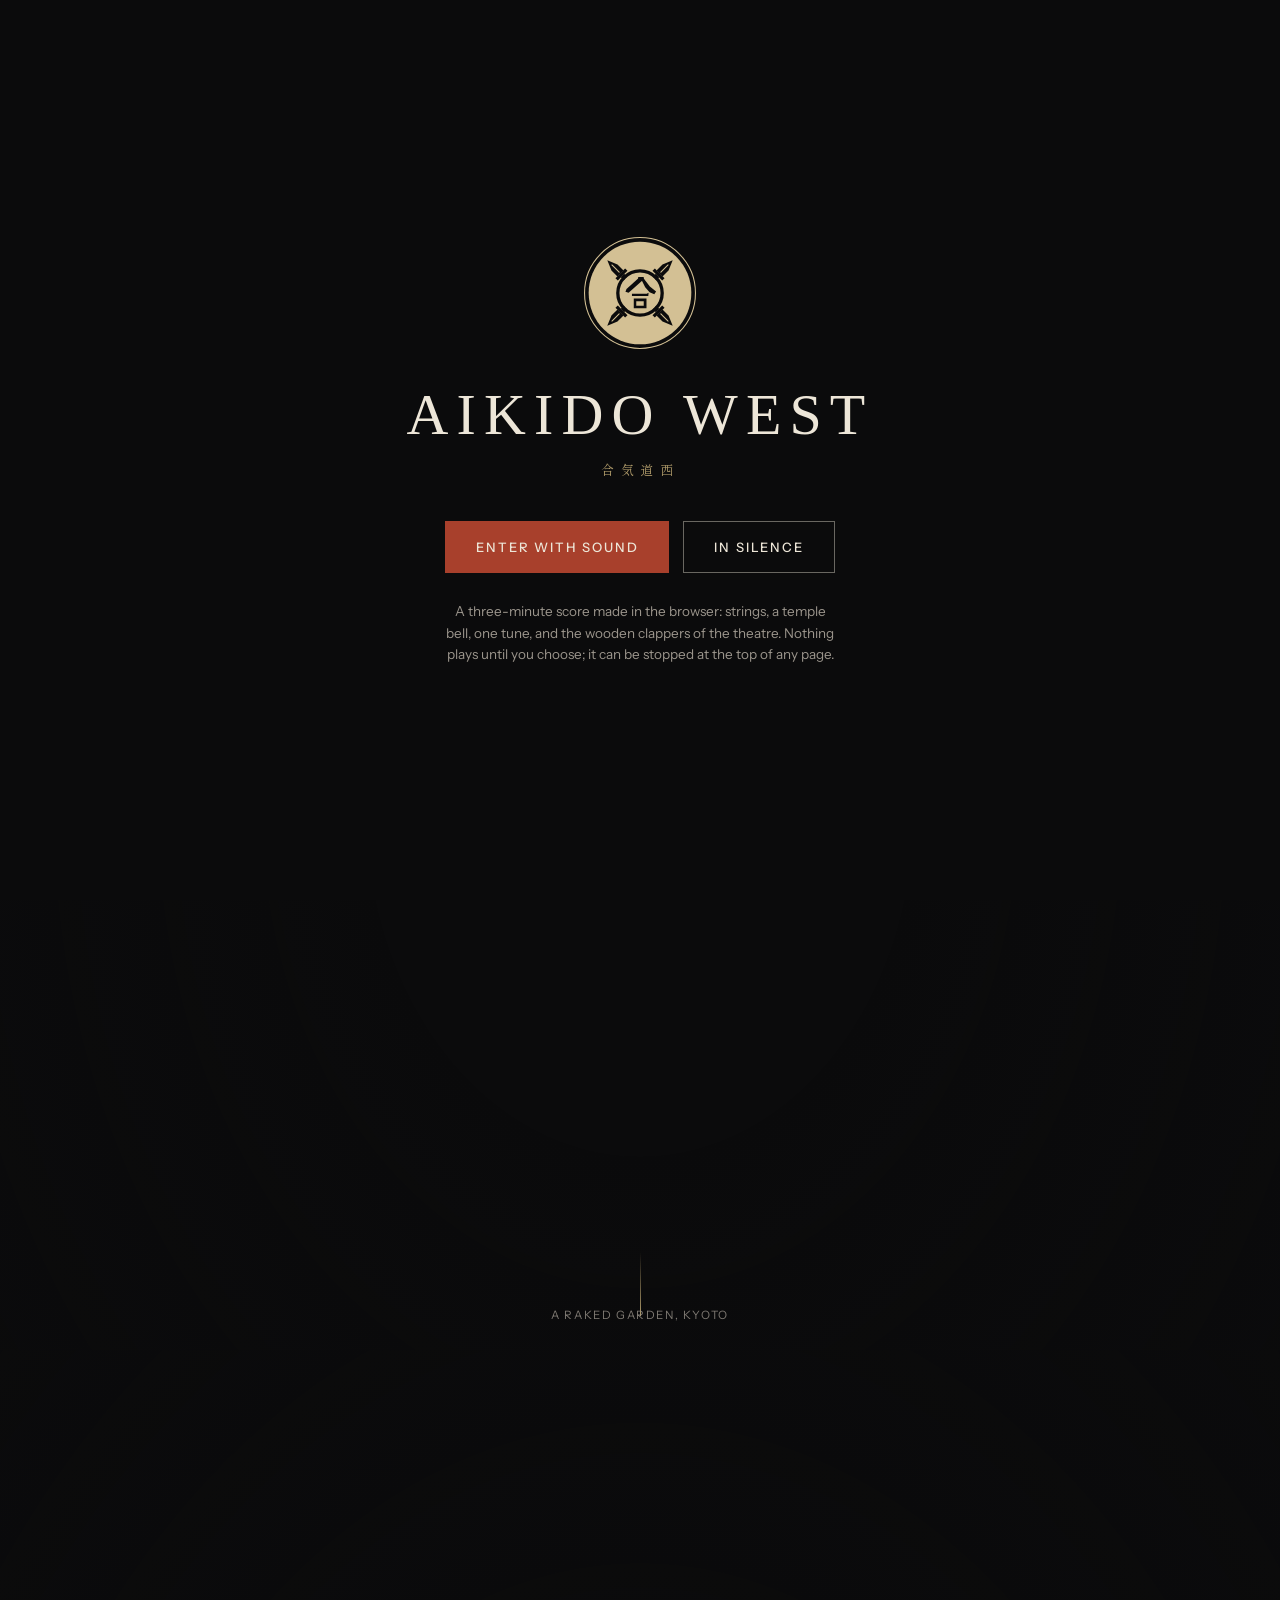
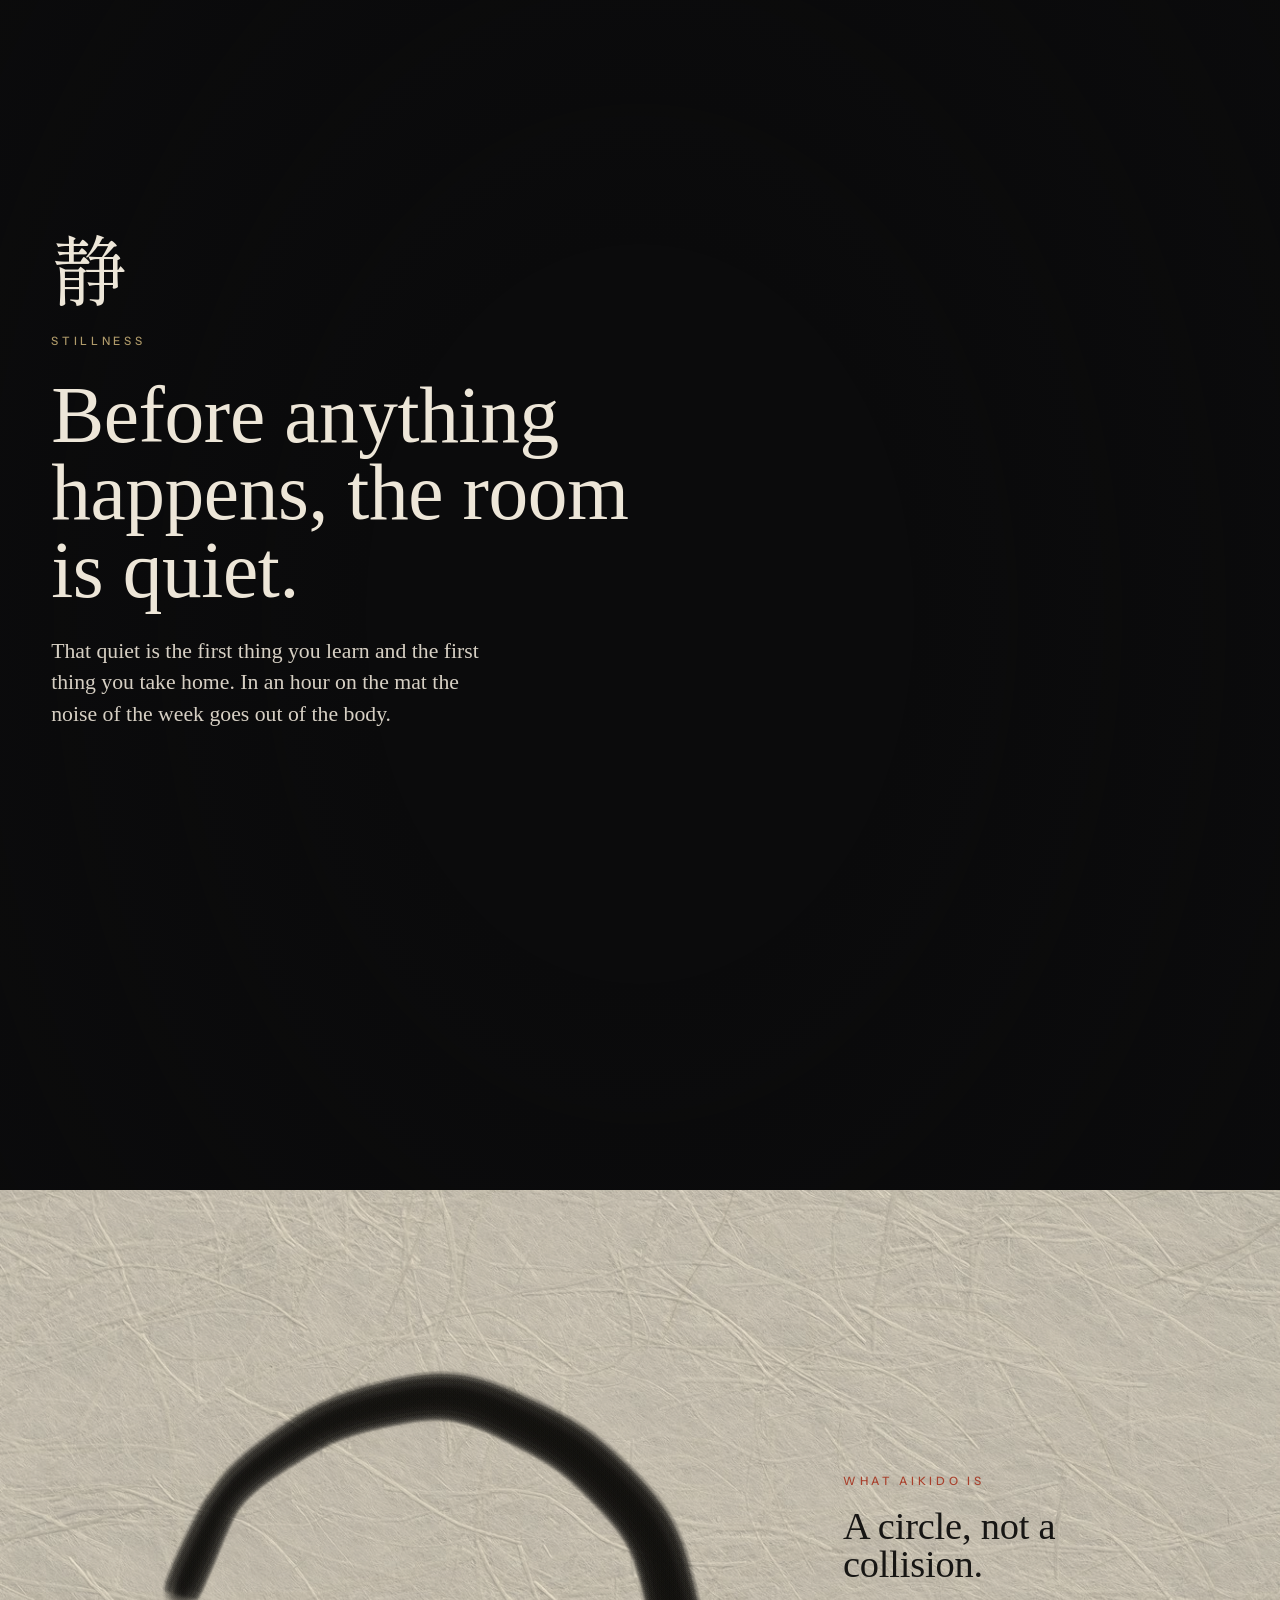
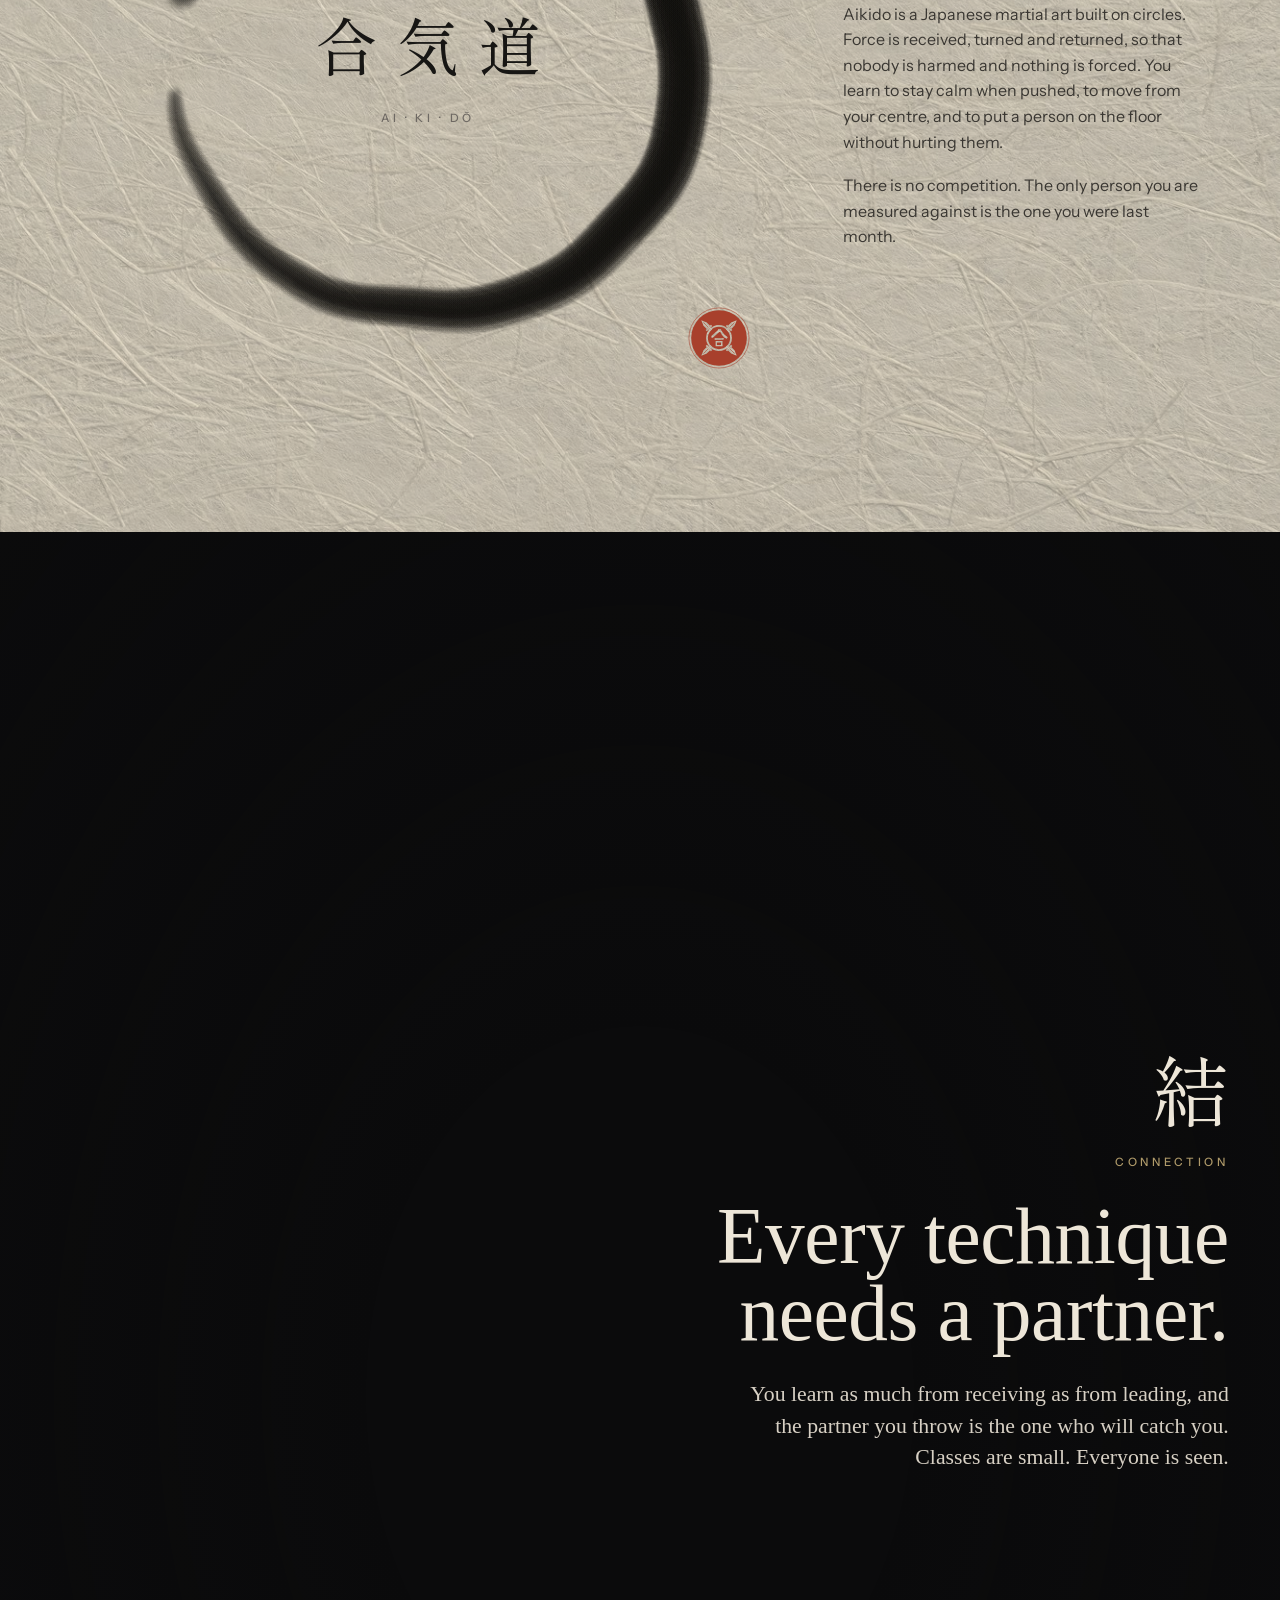
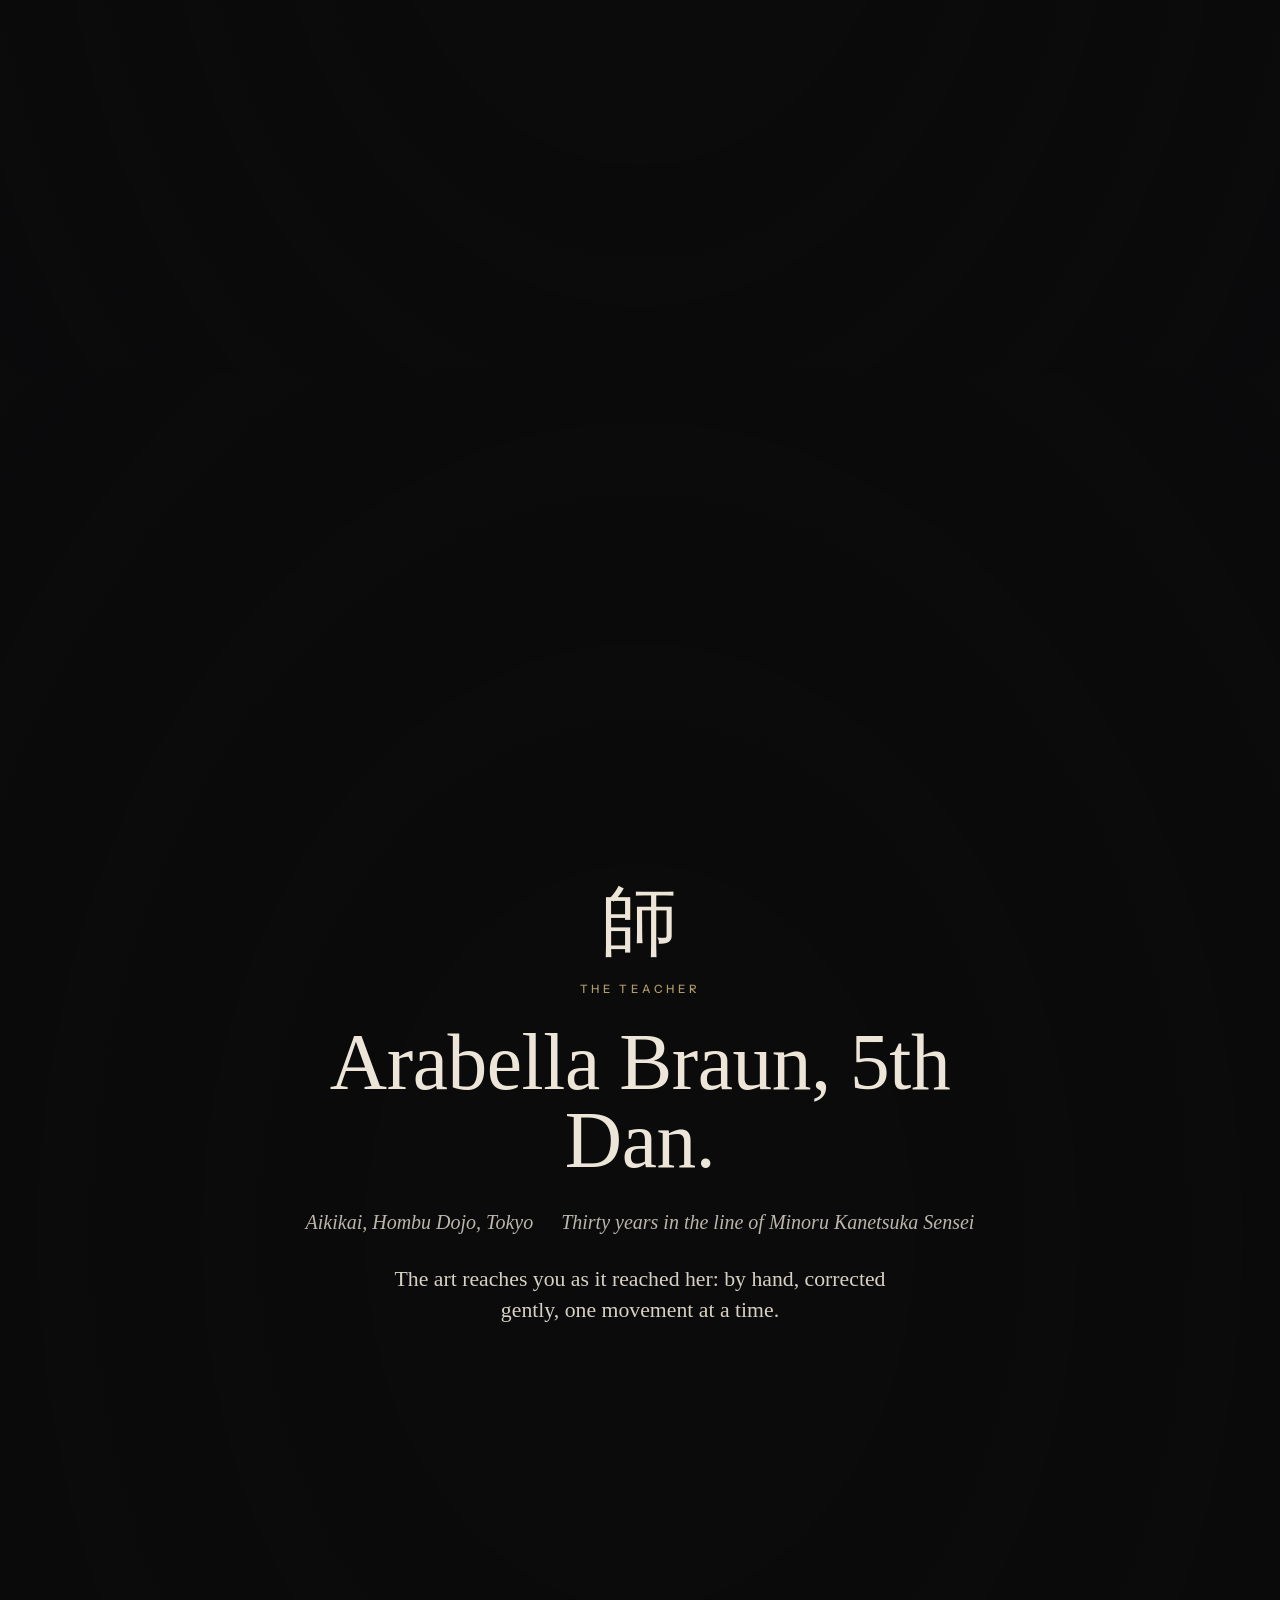
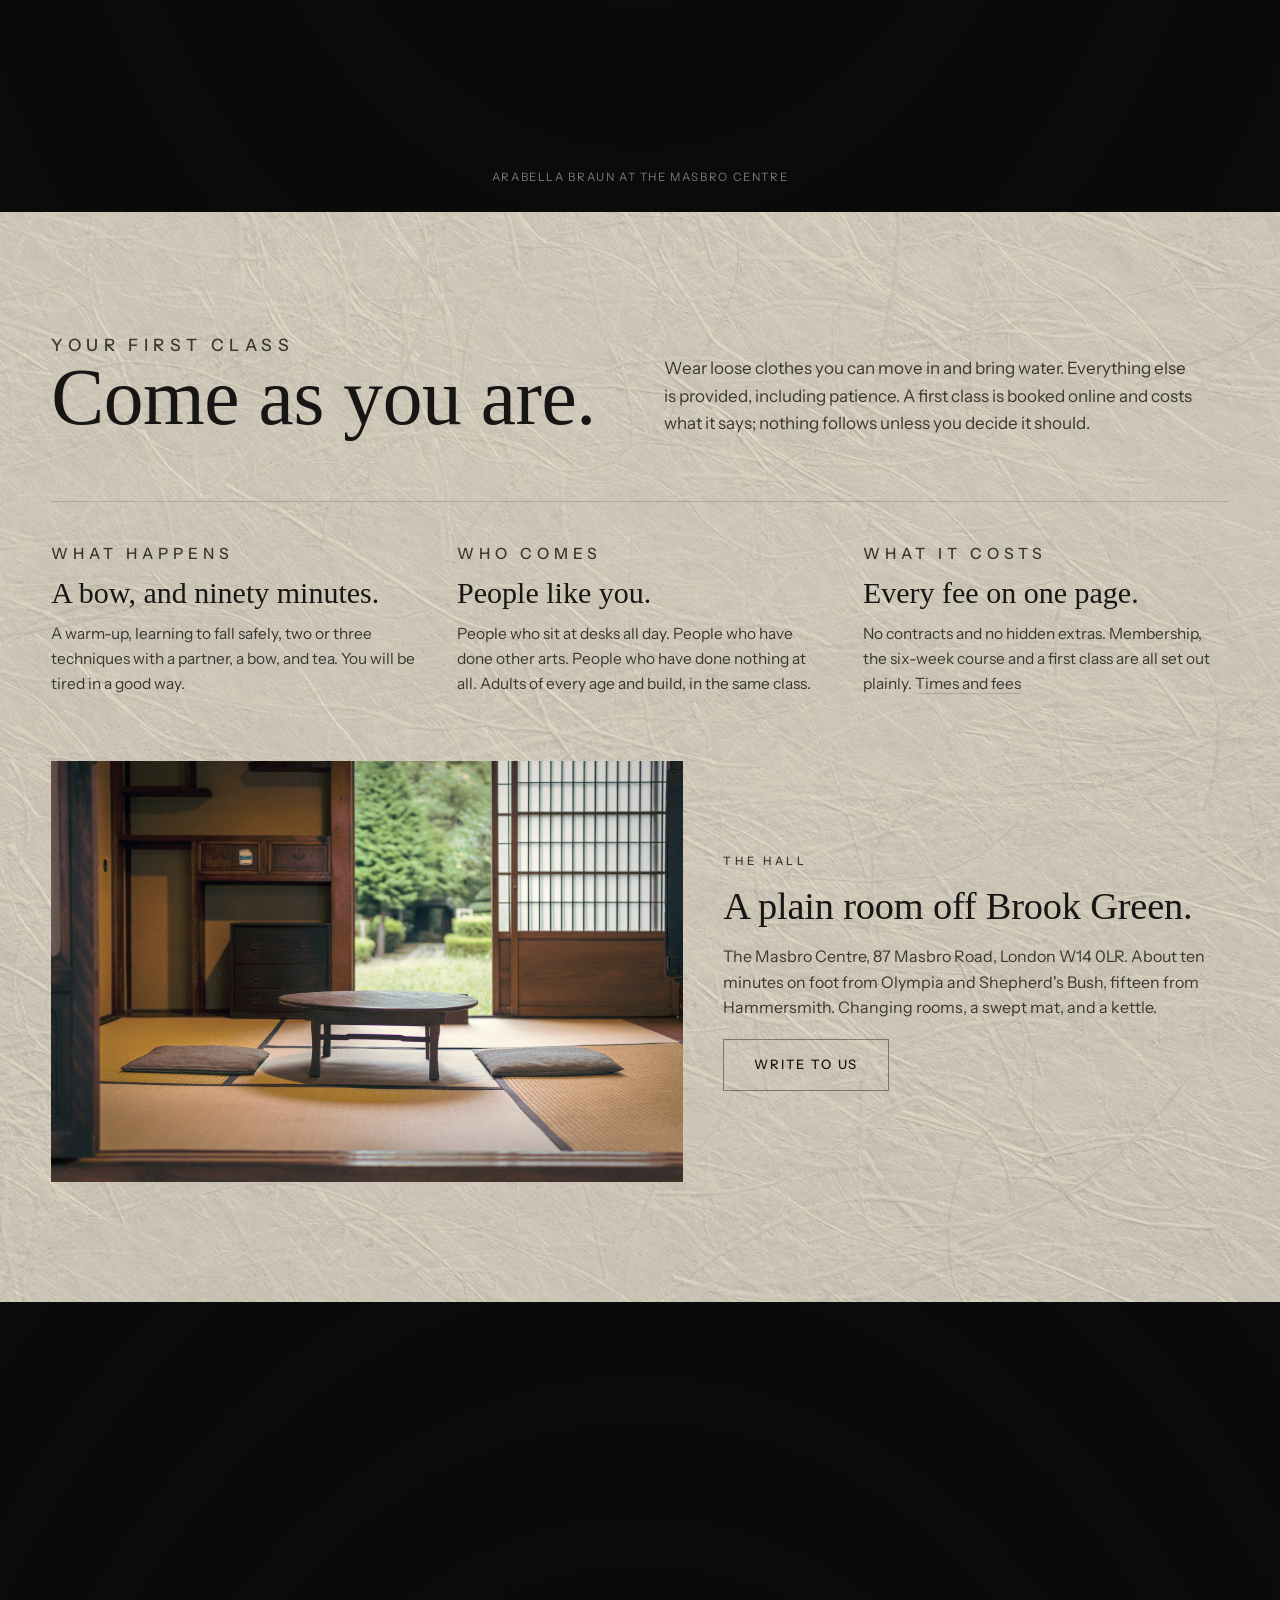
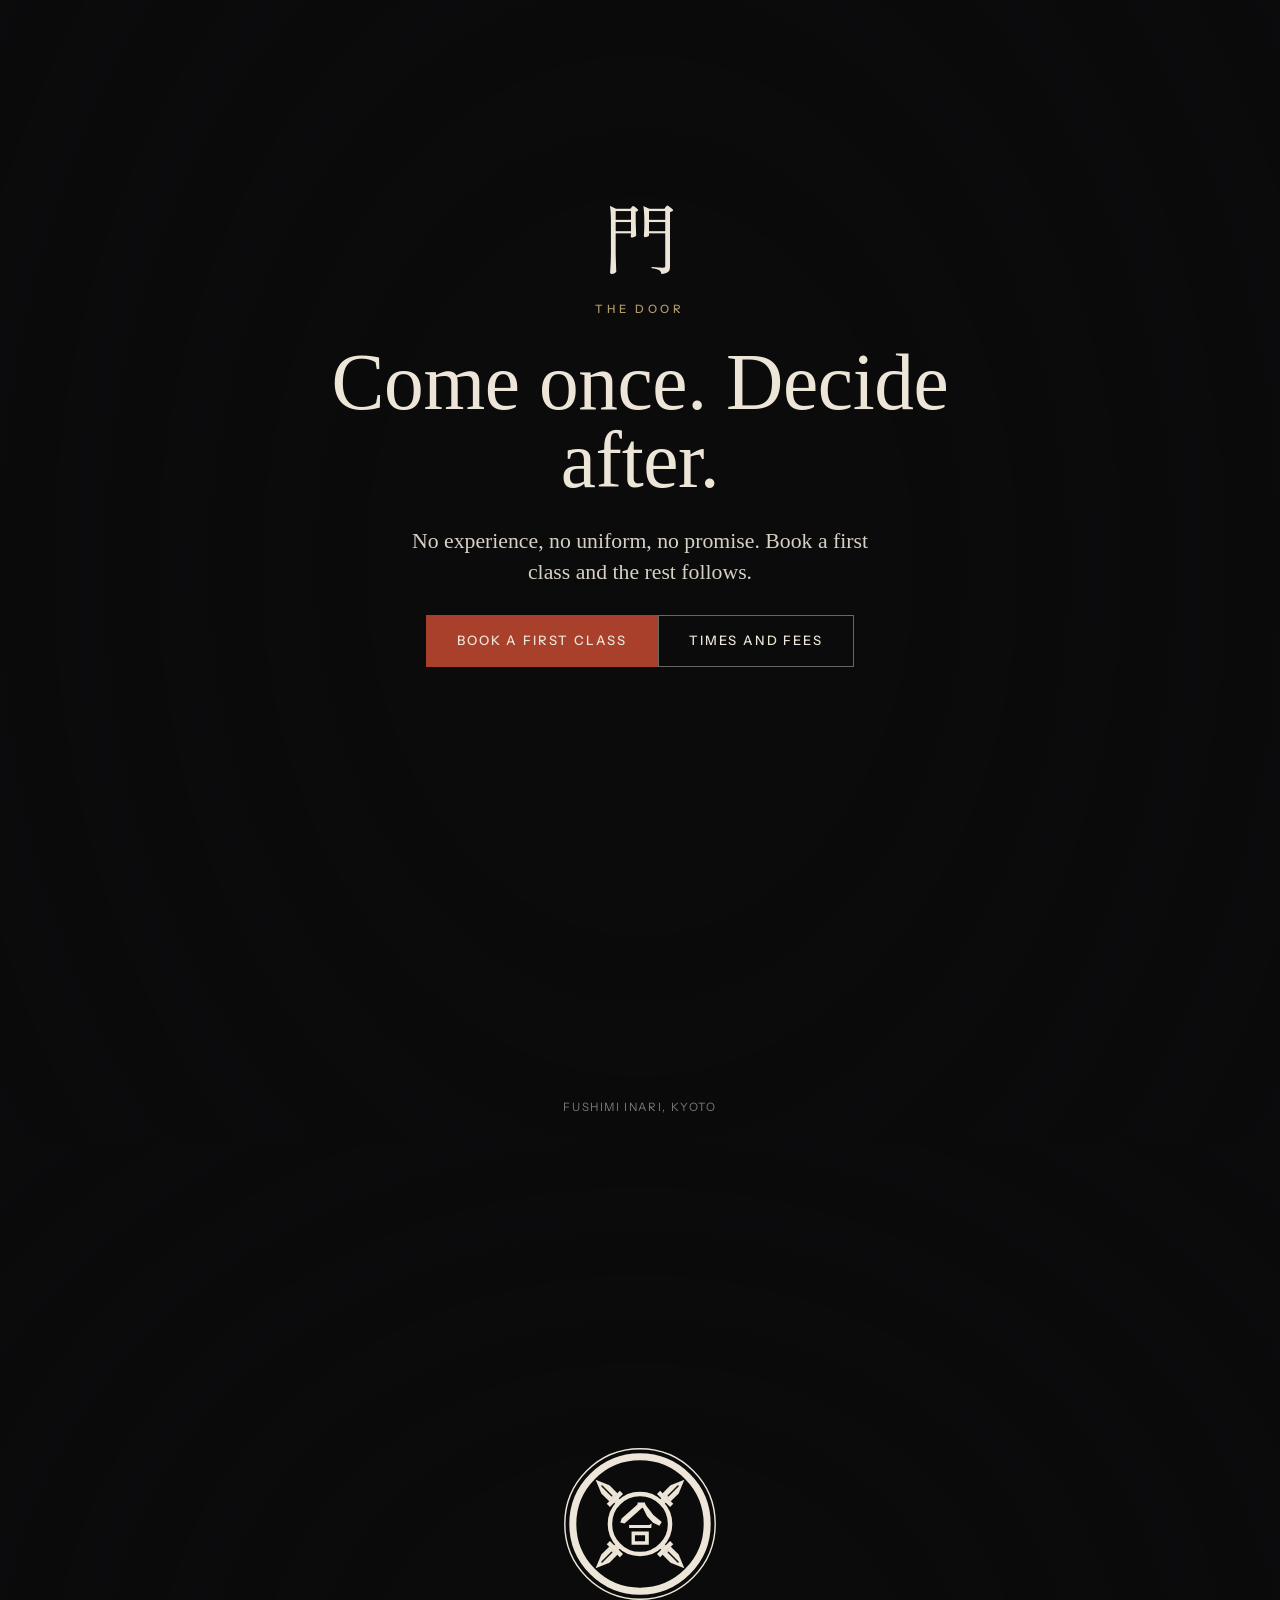
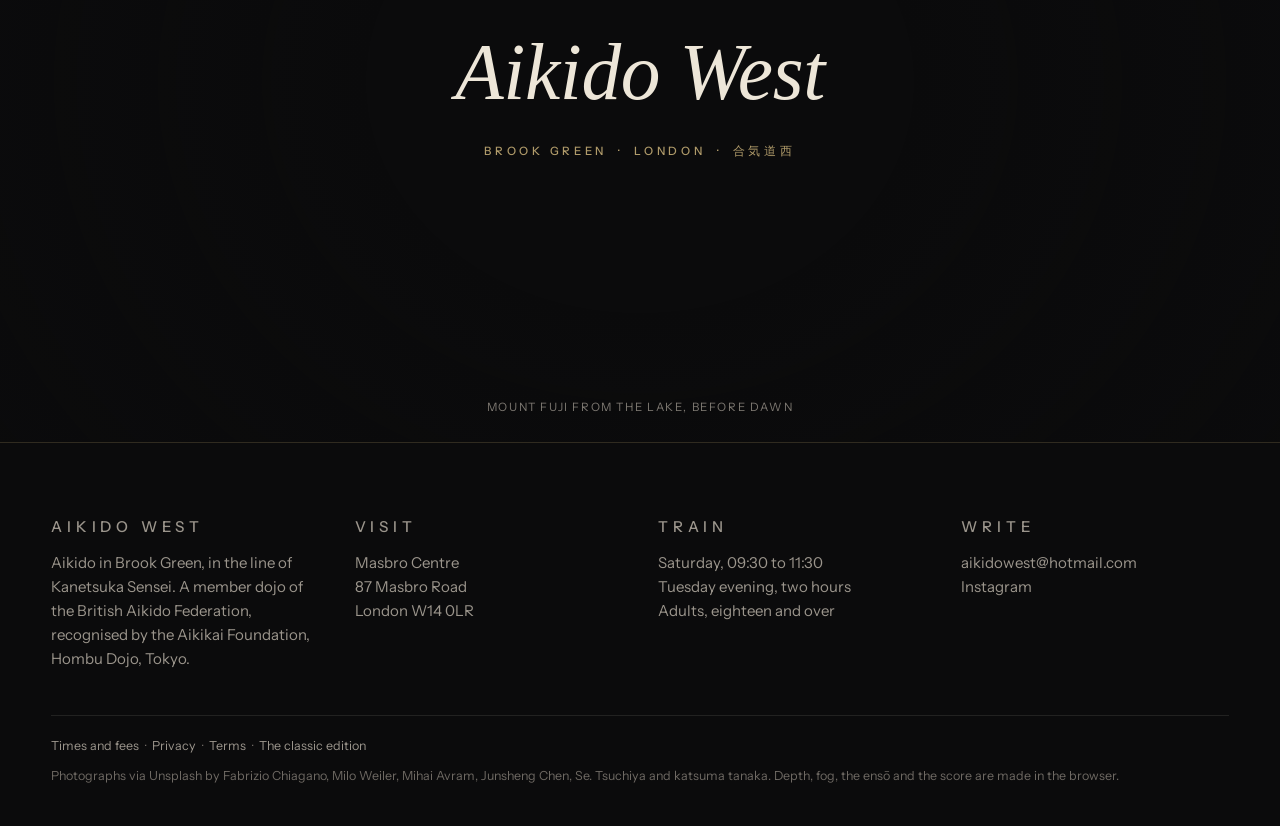
==== commit de696436: "v8: the dream edition at /next replaces the sword version. Sumi, bone, shu and kinsuna; new photogra" ====
--- a/next/index.html
+++ b/next/index.html
@@ -4,257 +4,234 @@
 <meta charset="utf-8">
 <meta name="viewport" content="width=device-width,initial-scale=1,viewport-fit=cover">
 <title>Aikido West</title>
-<meta name="description" content="Traditional aikido in Brook Green, West London, in the direct line of Minoru Kanetsuka Sensei. Saturday mornings and Tuesday evenings. Anyone may come once.">
-<meta name="theme-color" content="#182A42">
+<meta name="description" content="Aikido in Brook Green, West London, taught the traditional way. Saturday mornings and Tuesday evenings. Any age, any level. Come once and see.">
+<meta name="theme-color" content="#0B0B0C">
 <link rel="icon" type="image/svg+xml" href="../assets/mon/mark.svg">
 <link rel="icon" type="image/png" sizes="64x64" href="../assets/favicon-64.png">
 <link rel="apple-touch-icon" href="../assets/apple-touch-icon.png">
 <meta property="og:title" content="Aikido West">
-<meta property="og:description" content="Budo, handed down whole. A traditional dojo in Brook Green, in the line of Minoru Kanetsuka Sensei.">
+<meta property="og:description" content="Aikido in Brook Green, West London, taught the traditional way. Come once and see.">
 <meta property="og:image" content="https://mobstershaikh.github.io/aikido-west/assets/mon/aikido-west-lockup-night.png">
-<link rel="preload" href="../assets/fonts/kanji/yuji-boku-400.woff2" as="font" type="font/woff2" crossorigin>
-<link rel="preload" href="../assets/fonts/instrument-serif/instrument-serif-latin-400-normal.woff2" as="font" type="font/woff2" crossorigin>
-<link rel="preload" href="../assets/stock/kumano_torii.jpg" as="image" crossorigin>
-<link rel="preload" href="assets/depth/kumano_torii_depth.png" as="image" crossorigin>
-<link rel="stylesheet" href="../assets/site.css">
-<link rel="stylesheet" href="assets/next.css">
-<script src="../assets/js/suminagashi.js"></script>
-<script src="../assets/js/lenis.min.js"></script>
+<link rel="preload" href="assets/fonts/cormorant-garamond-latin-300-normal.woff2" as="font" type="font/woff2" crossorigin>
+<link rel="preload" href="assets/photo/gravel_spiral.jpg" as="image" crossorigin>
+<link rel="preload" href="assets/depth/gravel_spiral_depth.png" as="image" crossorigin>
+<link rel="stylesheet" href="assets/dream.css">
 </head>
 <body>
 <a class="skip" href="#main">Skip to the page</a>
 <canvas id="gl" aria-hidden="true"></canvas>
+<div class="curtain" id="curtain" aria-hidden="true"></div>
 
 <div class="gate" id="gate" role="dialog" aria-label="Enter Aikido West">
   <div class="inner">
     <svg xmlns="http://www.w3.org/2000/svg" viewBox="-50 -50 100 100" class="crest patch" role="img" aria-label="Aikido West crest, cut out"><mask id="mgate" maskUnits="userSpaceOnUse" x="-50" y="-50" width="100" height="100"><circle cx="0" cy="0" r="47" fill="none" stroke="#fff" stroke-width="0.9"/><circle cx="0" cy="0" r="43.5" fill="#fff"/><circle cx="0" cy="0" r="18.8" fill="none" stroke="#000" stroke-width="2.8"/><g fill="#000" transform="translate(0,0.8) scale(0.44)"><path d="M-2.00,-31.00 L5.00,-31.00 L4.00,-25.50 L-22.00,-2.50 L-28.00,-4.00 L-26.00,-9.50 Z" fill="#000"/><path d="M3.00,-27.00 L7.50,-29.50 L19.00,-14.50 L31.00,-4.50 L27.50,0.50 L18.50,-3.50 L10.00,-13.00 Z" fill="#000"/><path d="M-3.50,-32.50 L7.00,-32.50 L8.00,-27.50 L0.50,-26.00 L-3.50,-28.50 Z" fill="#000"/><path d="M-15.50,-0.50 L13.00,-0.50 L16.50,-2.40 L16.00,4.00 L-15.50,4.00 Z" fill="#000"/><path d="M-12,9 H12.5 V27.5 H-12 Z M-7.2,14 V22.6 H7.2 V14 Z" fill-rule="evenodd"/></g><path d="M19.09,14.00 L24.18,19.09 L27.72,27.72 L19.09,24.18 L14.00,19.09 Z" fill="#000"/><path d="M18.81,10.61 L20.79,12.59 L12.59,20.79 L10.61,18.81 Z" fill="#000"/><path d="M13.72,10.89 L16.26,13.44 L13.44,16.26 L10.89,13.72 Z" fill="#000"/><path d="M17.68,17.68 L23.76,23.76" stroke="#fff" stroke-width="0.9" stroke-linecap="round"/><path d="M-14.00,19.09 L-19.09,24.18 L-27.72,27.72 L-24.18,19.09 L-19.09,14.00 Z" fill="#000"/><path d="M-10.61,18.81 L-12.59,20.79 L-20.79,12.59 L-18.81,10.61 Z" fill="#000"/><path d="M-10.89,13.72 L-13.44,16.26 L-16.26,13.44 L-13.72,10.89 Z" fill="#000"/><path d="M-17.68,17.68 L-23.76,23.76" stroke="#fff" stroke-width="0.9" stroke-linecap="round"/><path d="M-19.09,-14.00 L-24.18,-19.09 L-27.72,-27.72 L-19.09,-24.18 L-14.00,-19.09 Z" fill="#000"/><path d="M-18.81,-10.61 L-20.79,-12.59 L-12.59,-20.79 L-10.61,-18.81 Z" fill="#000"/><path d="M-13.72,-10.89 L-16.26,-13.44 L-13.44,-16.26 L-10.89,-13.72 Z" fill="#000"/><path d="M-17.68,-17.68 L-23.76,-23.76" stroke="#fff" stroke-width="0.9" stroke-linecap="round"/><path d="M14.00,-19.09 L19.09,-24.18 L27.72,-27.72 L24.18,-19.09 L19.09,-14.00 Z" fill="#000"/><path d="M10.61,-18.81 L12.59,-20.79 L20.79,-12.59 L18.81,-10.61 Z" fill="#000"/><path d="M10.89,-13.72 L13.44,-16.26 L16.26,-13.44 L13.72,-10.89 Z" fill="#000"/><path d="M17.68,-17.68 L23.76,-23.76" stroke="#fff" stroke-width="0.9" stroke-linecap="round"/></mask><rect x="-50" y="-50" width="100" height="100" fill="currentColor" mask="url(#mgate)"/></svg>
-    <h1>Aikido West</h1>
-    <p class="k">合気道西</p>
+    <p class="name">Aikido West</p>
+    <p class="kan">合気道西</p>
     <div class="choices">
-      <button class="btn fill" type="button" id="enter-sound">Enter with sound</button>
-      <button class="btn" type="button" id="enter-quiet">Enter in silence</button>
-    </div>
-    <p class="note">The sound is made here, in the browser: a low drone, a plucked string, two wooden clappers at the door, and one blade. Nothing plays until you choose, and you can stop it at the top of the page.</p>
+      <button class="btn shu" type="button" id="enter-sound">Enter with sound</button>
+      <button class="btn" type="button" id="enter-quiet">In silence</button>
+    </div>
+    <p class="note small">A three-minute score made in the browser: strings, a temple bell, one tune, and the wooden clappers of the theatre. Nothing plays until you choose; it can be stopped at the top of any page.</p>
   </div>
 </div>
 
-<header class="nav">
-  <a class="brand" href="index.html" aria-label="Aikido West, home">
-    <svg xmlns="http://www.w3.org/2000/svg" viewBox="-50 -50 100 100" class="mon" aria-hidden="true"><circle cx="0" cy="0" r="47" fill="none" stroke="currentColor" stroke-width="0.9"/><circle cx="0" cy="0" r="42" fill="none" stroke="currentColor" stroke-width="4.4"/><g fill="currentColor" transform="translate(0,1.0) scale(0.98)"><path d="M-2.00,-31.00 L5.00,-31.00 L4.00,-25.50 L-22.00,-2.50 L-28.00,-4.00 L-26.00,-9.50 Z" fill="currentColor"/><path d="M3.00,-27.00 L7.50,-29.50 L19.00,-14.50 L31.00,-4.50 L27.50,0.50 L18.50,-3.50 L10.00,-13.00 Z" fill="currentColor"/><path d="M-3.50,-32.50 L7.00,-32.50 L8.00,-27.50 L0.50,-26.00 L-3.50,-28.50 Z" fill="currentColor"/><path d="M-15.50,-0.50 L13.00,-0.50 L16.50,-2.40 L16.00,4.00 L-15.50,4.00 Z" fill="currentColor"/><path d="M-12,9 H12.5 V27.5 H-12 Z M-7.2,14 V22.6 H7.2 V14 Z" fill-rule="evenodd"/></g></svg>
-    <span class="name">AIKIDO WEST</span>
-  </a>
-  <nav class="links" aria-label="Pages">
-    <a href="../begin.html">Begin</a>
-      <a href="../lineage.html">The line</a>
-      <a href="../the-art.html">The art</a>
-      <a href="../times.html">Times and fees</a>
-      <a href="../organisations.html">For organisations</a>
-      <a href="../shop.html">Shop</a>
-      <a href="../contact.html">Write to us</a>
+<header class="bar">
+  <a class="brand" href="index.html" aria-label="Aikido West, home"><svg xmlns="http://www.w3.org/2000/svg" viewBox="-50 -50 100 100" class="mon" aria-hidden="true"><circle cx="0" cy="0" r="47" fill="none" stroke="currentColor" stroke-width="0.9"/><circle cx="0" cy="0" r="42" fill="none" stroke="currentColor" stroke-width="4.4"/><g fill="currentColor" transform="translate(0,1.0) scale(0.98)"><path d="M-2.00,-31.00 L5.00,-31.00 L4.00,-25.50 L-22.00,-2.50 L-28.00,-4.00 L-26.00,-9.50 Z" fill="currentColor"/><path d="M3.00,-27.00 L7.50,-29.50 L19.00,-14.50 L31.00,-4.50 L27.50,0.50 L18.50,-3.50 L10.00,-13.00 Z" fill="currentColor"/><path d="M-3.50,-32.50 L7.00,-32.50 L8.00,-27.50 L0.50,-26.00 L-3.50,-28.50 Z" fill="currentColor"/><path d="M-15.50,-0.50 L13.00,-0.50 L16.50,-2.40 L16.00,4.00 L-15.50,4.00 Z" fill="currentColor"/><path d="M-12,9 H12.5 V27.5 H-12 Z M-7.2,14 V22.6 H7.2 V14 Z" fill-rule="evenodd"/></g></svg><span class="name">Aikido West</span></a>
+  <div class="right">
+    <button class="tb" type="button" id="snd" aria-pressed="false" aria-label="Sound off"><i aria-hidden="true"></i><span>Sound</span></button>
+    <button class="tb" type="button" id="menu-open" aria-expanded="false" aria-controls="menu">Menu</button>
+    <a class="btn book" href="../book.html">Book a first class</a>
+  </div>
+</header>
+
+<div class="menu" id="menu" aria-hidden="true">
+  <button class="close" type="button" id="menu-close">Close</button>
+  <nav aria-label="Pages">
+    <a href="../begin.html"><small>01</small>Begin</a>
+    <a href="../times.html"><small>02</small>Times and fees</a>
+    <a href="../lineage.html"><small>03</small>The line</a>
+    <a href="../the-art.html"><small>04</small>The art</a>
+    <a href="../organisations.html"><small>05</small>For organisations</a>
+    <a href="../shop.html"><small>06</small>Shop</a>
+    <a href="../contact.html"><small>07</small>Write to us</a>
+    <a href="../book.html"><small>08</small>Book a first class</a>
   </nav>
-  <button class="snd" type="button" id="snd" aria-pressed="false" aria-label="Sound off"><i aria-hidden="true"></i><span>Sound</span></button>
-  <a class="btn cta" href="../book.html">Book a first class</a>
-</header>
-
-<main class="shell" id="main">
-
-  <section class="sc hero7 tall" data-scene="hero" id="s-hero">
-    <div class="shade" aria-hidden="true"></div>
-    <div class="text">
-      <p class="mark6" id="brush" aria-label="Aikido">合気道</p>
-      <h1 class="display h1">Budo, handed<br>down whole.</h1>
-      <p class="lead">A traditional dojo in Brook Green, West London, in the direct line of Minoru Kanetsuka Sensei. Taught by Arabella Braun, 5th Dan, Aikikai. Saturday mornings and Tuesday evenings. Adults, any level. Anyone may come once.</p>
-      <div class="ctas"><a class="btn fill" href="../book.html">Book a first class</a><a class="btn" href="#s-road">Walk in</a></div>
-      <p class="proof">Aikikai Foundation, Hombu Dojo, Tokyo <span class="sep">·</span> British Aikido Federation <span class="sep">·</span> The Masbro Centre, W14</p>
-    </div>
-    <p class="place">Ōyunohara, Kumano Hongū. The founder was born below these mountains.</p>
-  </section>
-
-  <section class="sc tall" data-scene="road" id="s-road">
-    <div class="shade" aria-hidden="true"></div>
-    <div class="mark" aria-hidden="true"><span>道</span></div>
-    <div class="text">
-      <p class="preface"><span class="k">道</span>michi. The way. A road you walk, not a thing you own.</p>
-      <h2 class="display h2">The road into Kumano begins at Tanabe.</h2>
-      <div class="prose"><p>Morihei Ueshiba was born there in 1883, at the foot of the mountains the pilgrims had walked for a thousand years. He trained the sword, the spear and jujutsu, and under Sōkaku Takeda the art that would become aikido. In the last years of his life, in a village called Iwama, he taught that the purpose of budo is harmony and not victory, and that the work of a lifetime is to make that true in the body.</p><p>The art is his. The line is how it reached a hall in West London.</p></div>
-    </div>
-    <p class="place">Daimon-zaka, the cedar steps of the Kumano Kodō.</p>
-  </section>
-
-  <section class="sc tall" data-scene="line" id="s-line">
-    <div class="shade" aria-hidden="true"></div>
-    <div class="mark" aria-hidden="true"><span>系</span></div>
-    <div class="text">
-      <p class="preface"><span class="k">系</span>kei. The line. Four teachers, one art.</p>
-      <h2 class="display h2">The same hands, correcting the same mistakes, for a hundred years.</h2>
-      <div class="names">
-        <p>Morihei Ueshiba <em>Tanabe, 1883. The founder.</em></p>
-        <p>Kazuo Chiba <em>Uchideshi to the founder at Hombu Dojo. Sent to Britain in 1966.</em></p>
-        <p>Minoru Kanetsuka <em>Technical Director of the British Aikido Federation from 1978 until his death in 2019.</em></p>
-        <p>Arabella Braun <em>5th Dan, Aikikai. His student from 1988 to 2019. Teaches here.</em></p>
+  <div class="foot"><p class="small">The Masbro Centre, 87 Masbro Road, London W14 0LR</p><p class="small"><a href="../index.html">The classic edition</a></p></div>
+</div>
+
+<main class="page" id="main">
+
+  <section class="ch open tall" data-scene="open" id="c-open">
+    <div class="veil" aria-hidden="true"></div>
+    <div class="c">
+      <p class="cap">Brook Green &nbsp;·&nbsp; London</p>
+      <h1 class="d d1">Aikido West</h1>
+      <div class="sub"><span class="cap">Saturday mornings</span><span class="sep" aria-hidden="true"></span><span class="cap">Tuesday evenings</span></div>
+      <p class="lead">Aikido, taught the traditional way, in a calm hall in West London. Any age, any level, no experience needed. Come once and see.</p>
+      <div class="sub"><a class="btn shu" href="../book.html">Book a first class</a><a class="btn" href="#c-ed">What to expect</a></div>
+    </div>
+    <div class="cue" aria-hidden="true"></div>
+    <p class="place">A raked garden, Kyoto</p>
+  </section>
+
+  <section class="ch left tall" data-scene="still" id="c-still">
+    <div class="veil" aria-hidden="true"></div>
+    <div class="c">
+      <p class="k" aria-hidden="true">静</p>
+      <p class="cap">Stillness</p>
+      <h2 class="d d2">Before anything happens, the room is quiet.</h2>
+      <p class="lead">That quiet is the first thing you learn and the first thing you take home. In an hour on the mat the noise of the week goes out of the body.</p>
+    </div>
+  </section>
+
+  <section class="plate" data-scene="plate" id="c-plate">
+    <div class="wrap">
+      <canvas id="enso" aria-label="An ensō, a circle drawn in one stroke of ink"></canvas>
+      <div class="inside" id="inside"><p class="k">合気道</p><p class="cap">ai · ki · dō</p></div>
+      <svg xmlns="http://www.w3.org/2000/svg" viewBox="-50 -50 100 100" class="crest patch seal" role="img" aria-label="Aikido West crest, cut out"><mask id="mseal" maskUnits="userSpaceOnUse" x="-50" y="-50" width="100" height="100"><circle cx="0" cy="0" r="47" fill="none" stroke="#fff" stroke-width="0.9"/><circle cx="0" cy="0" r="43.5" fill="#fff"/><circle cx="0" cy="0" r="18.8" fill="none" stroke="#000" stroke-width="2.8"/><g fill="#000" transform="translate(0,0.8) scale(0.44)"><path d="M-2.00,-31.00 L5.00,-31.00 L4.00,-25.50 L-22.00,-2.50 L-28.00,-4.00 L-26.00,-9.50 Z" fill="#000"/><path d="M3.00,-27.00 L7.50,-29.50 L19.00,-14.50 L31.00,-4.50 L27.50,0.50 L18.50,-3.50 L10.00,-13.00 Z" fill="#000"/><path d="M-3.50,-32.50 L7.00,-32.50 L8.00,-27.50 L0.50,-26.00 L-3.50,-28.50 Z" fill="#000"/><path d="M-15.50,-0.50 L13.00,-0.50 L16.50,-2.40 L16.00,4.00 L-15.50,4.00 Z" fill="#000"/><path d="M-12,9 H12.5 V27.5 H-12 Z M-7.2,14 V22.6 H7.2 V14 Z" fill-rule="evenodd"/></g><path d="M19.09,14.00 L24.18,19.09 L27.72,27.72 L19.09,24.18 L14.00,19.09 Z" fill="#000"/><path d="M18.81,10.61 L20.79,12.59 L12.59,20.79 L10.61,18.81 Z" fill="#000"/><path d="M13.72,10.89 L16.26,13.44 L13.44,16.26 L10.89,13.72 Z" fill="#000"/><path d="M17.68,17.68 L23.76,23.76" stroke="#fff" stroke-width="0.9" stroke-linecap="round"/><path d="M-14.00,19.09 L-19.09,24.18 L-27.72,27.72 L-24.18,19.09 L-19.09,14.00 Z" fill="#000"/><path d="M-10.61,18.81 L-12.59,20.79 L-20.79,12.59 L-18.81,10.61 Z" fill="#000"/><path d="M-10.89,13.72 L-13.44,16.26 L-16.26,13.44 L-13.72,10.89 Z" fill="#000"/><path d="M-17.68,17.68 L-23.76,23.76" stroke="#fff" stroke-width="0.9" stroke-linecap="round"/><path d="M-19.09,-14.00 L-24.18,-19.09 L-27.72,-27.72 L-19.09,-24.18 L-14.00,-19.09 Z" fill="#000"/><path d="M-18.81,-10.61 L-20.79,-12.59 L-12.59,-20.79 L-10.61,-18.81 Z" fill="#000"/><path d="M-13.72,-10.89 L-16.26,-13.44 L-13.44,-16.26 L-10.89,-13.72 Z" fill="#000"/><path d="M-17.68,-17.68 L-23.76,-23.76" stroke="#fff" stroke-width="0.9" stroke-linecap="round"/><path d="M14.00,-19.09 L19.09,-24.18 L27.72,-27.72 L24.18,-19.09 L19.09,-14.00 Z" fill="#000"/><path d="M10.61,-18.81 L12.59,-20.79 L20.79,-12.59 L18.81,-10.61 Z" fill="#000"/><path d="M10.89,-13.72 L13.44,-16.26 L16.26,-13.44 L13.72,-10.89 Z" fill="#000"/><path d="M17.68,-17.68 L23.76,-23.76" stroke="#fff" stroke-width="0.9" stroke-linecap="round"/></mask><rect x="-50" y="-50" width="100" height="100" fill="currentColor" mask="url(#mseal)"/></svg>
+    </div>
+    <div class="side" id="side">
+      <p class="cap">What aikido is</p>
+      <p class="d d3">A circle, not a collision.</p>
+      <p>Aikido is a Japanese martial art built on circles. Force is received, turned and returned, so that nobody is harmed and nothing is forced. You learn to stay calm when pushed, to move from your centre, and to put a person on the floor without hurting them.</p>
+      <p>There is no competition. The only person you are measured against is the one you were last month.</p>
+    </div>
+  </section>
+
+  <section class="ch right tall" data-scene="koi" id="c-koi">
+    <div class="veil" aria-hidden="true"></div>
+    <div class="c">
+      <p class="k" aria-hidden="true">結</p>
+      <p class="cap">Connection</p>
+      <h2 class="d d2">Every technique needs a partner.</h2>
+      <p class="lead">You learn as much from receiving as from leading, and the partner you throw is the one who will catch you. Classes are small. Everyone is seen.</p>
+    </div>
+  </section>
+
+  <section class="ch teacher tall" data-scene="teacher" id="c-teacher">
+    <div class="veil" aria-hidden="true"></div>
+    <div class="c">
+      <p class="k" aria-hidden="true">師</p>
+      <p class="cap">The teacher</p>
+      <h2 class="d d2">Arabella Braun, 5th Dan.</h2>
+      <div class="names"><span>Aikikai, Hombu Dojo, Tokyo</span><span>Thirty years in the line of Minoru Kanetsuka Sensei</span></div>
+      <p class="lead">The art reaches you as it reached her: by hand, corrected gently, one movement at a time.</p>
+    </div>
+    <p class="place">Arabella Braun at the Masbro Centre</p>
+  </section>
+
+  <section class="ed" data-scene="ed" id="c-ed">
+    <div class="in">
+      <div class="head">
+        <div><p class="cap">Your first class</p><h2 class="d d2">Come as you are.</h2></div>
+        <p>Wear loose clothes you can move in and bring water. Everything else is provided, including patience. A first class is booked online and costs what it says; nothing follows unless you decide it should.</p>
       </div>
-      <div class="prose"><p>A line is not a list of names. It is one teacher standing where the last one stood, so that what reaches the student is the art, and not an opinion of it.</p></div>
-    </div>
-    <p class="place">Minoru Kanetsuka Sensei, 8th Dan Aikikai Shihan.</p>
-  </section>
-
-  <section class="sc tall" data-scene="sword" id="s-sword">
-    <div class="mark" aria-hidden="true"><span>剣</span></div>
-    <div class="text">
-      <p class="preface"><span class="k">剣</span>ken. The sword. Aikido carries it in the body.</p>
-      <h2 class="display h2">One cut, and the room is still.</h2>
-      <div class="prose"><p>The posture is the swordsman's posture. The line of entry is the line of the cut, and the hands move as if a blade were in them. On the mat the sword is white oak. It is raised, it falls once, and the hall is quiet again. The rest of the art is learning to stand where that cut cannot reach you, and then one step closer.</p></div>
-    </div>
-    <p class="place">A bokken, drawn from its own curve. White oak, one metre and two centimetres.</p>
-  </section>
-
-  <section class="sc paper" data-scene="ink" id="s-ink">
-    <div class="mark" aria-hidden="true"><span>墨</span></div>
-    <div class="text">
-      <p class="preface"><span class="k">結</span>musubi. To tie. The attack and the answer become one movement.</p>
-      <h2 class="display h2">One movement, finished.</h2>
-      <div class="prose"><p>The attack is received, joined and turned, and the movement ends where it joined. Nothing is blocked and nothing is forced. On a good day it looks as if nothing happened, and the person who attacked is on the floor, unhurt.</p></div>
-    </div>
-    <div class="inkplate" id="turn"><canvas id="sumi" aria-hidden="true"></canvas></div>
-  </section>
-
-  <section class="sc tall" data-scene="mat" id="s-mat">
-    <div class="shade" aria-hidden="true"></div>
-    <div class="mark" aria-hidden="true"><span>畳</span></div>
-    <div class="text">
-      <p class="preface"><span class="k">畳</span>tatami. The mat. A hall off Brook Green.</p>
-      <h2 class="display h2">A plain hall. The old work, done properly.</h2>
-      <div class="prose"><p>Saturday, half past nine. Tuesday evening. Small classes, so that every student is seen and corrected. The hall is plain, the bow is made, and the work is the work the line has always done: falling, rising, entering, turning, and keeping your composure while someone is trying to take it from you.</p></div>
-      <div class="ctas"><a class="btn" href="../times.html">Times and fees</a><a class="btn" href="../begin.html">How to begin</a></div>
-    </div>
-    <p class="place">The Masbro Centre, 87 Masbro Road, London W14 0LR.</p>
-  </section>
-
-  <section class="sc paper" data-scene="spirit" id="s-spirit">
-    <div class="mark" aria-hidden="true"><span>心</span></div>
-    <div class="text">
-      <p class="preface"><span class="k">心</span>kokoro. Heart, mind and spirit, which Japanese does not separate.</p>
-      <h2 class="display h2">What is trained.</h2>
-      <div class="four">
-        <div><span class="k" aria-hidden="true">体</span><h3>The body</h3><p>To fall and to rise, a thousand times, until the body stops arguing and starts listening.</p></div>
-        <div><span class="k" aria-hidden="true">息</span><h3>The breath</h3><p>To keep it when someone is pushing, and to give it back when they stop.</p></div>
-        <div><span class="k" aria-hidden="true">眼</span><h3>The attention</h3><p>To see the whole room and the one person in front of you, at the same time.</p></div>
-        <div><span class="k" aria-hidden="true">心</span><h3>The spirit</h3><p>To meet what comes without fear or anger, and to leave the mat quieter than you arrived.</p></div>
+      <div class="cols">
+        <div><p class="cap">What happens</p><h3>A bow, and ninety minutes.</h3><p>A warm-up, learning to fall safely, two or three techniques with a partner, a bow, and tea. You will be tired in a good way.</p></div>
+        <div><p class="cap">Who comes</p><h3>People like you.</h3><p>People who sit at desks all day. People who have done other arts. People who have done nothing at all. Adults of every age and build, in the same class.</p></div>
+        <div><p class="cap">What it costs</p><h3>Every fee on one page.</h3><p>No contracts and no hidden extras. Membership, the six-week course and a first class are all set out plainly. <a href="../times.html">Times and fees</a></p></div>
       </div>
-      <div class="prose"><p>None of this is mystical. It is repetition, correction and time, in the company of people doing the same.</p></div>
-    </div>
-  </section>
-
-  <section class="sc tall" data-scene="door" id="s-door">
-    <div class="shade" aria-hidden="true"></div>
-    <div class="mark" aria-hidden="true"><span>門</span></div>
-    <div class="text">
-      <p class="preface"><span class="k">門</span>mon. The door. Anyone may come once.</p>
-      <h2 class="display h2">Come, bow, train, decide.</h2>
-      <div class="prose"><p>No experience, no uniform, no promise. A first class is booked online. After that there are three ways in: come once more, learn for six weeks, or be invited to join.</p></div>
-      <div class="ctas"><a class="btn fill" href="../book.html">Book a first class</a><a class="btn" href="../contact.html">Write to us</a></div>
-    </div>
-    <p class="place">Nachi. The gate before the falls.</p>
+      <div class="band">
+        <figure><img src="assets/photo/tea_room.jpg" alt="A tatami room opening onto a garden" loading="lazy" decoding="async"></figure>
+        <div class="t"><p class="cap">The hall</p><p class="d d3">A plain room off Brook Green.</p><p>The Masbro Centre, 87 Masbro Road, London W14 0LR. About ten minutes on foot from Olympia and Shepherd's Bush, fifteen from Hammersmith. Changing rooms, a swept mat, and a kettle.</p><p><a class="btn ink" href="../contact.html">Write to us</a></p></div>
+      </div>
+    </div>
+  </section>
+
+  <section class="ch tall" data-scene="gate" id="c-gate">
+    <div class="veil" aria-hidden="true"></div>
+    <div class="c">
+      <p class="k" aria-hidden="true">門</p>
+      <p class="cap">The door</p>
+      <h2 class="d d2">Come once. Decide after.</h2>
+      <p class="lead">No experience, no uniform, no promise. Book a first class and the rest follows.</p>
+      <div class="sub"><a class="btn shu" href="../book.html">Book a first class</a><a class="btn" href="../times.html">Times and fees</a></div>
+    </div>
+    <p class="place">Fushimi Inari, Kyoto</p>
+  </section>
+
+  <section class="ch fin" data-scene="fin" id="c-fin">
+    <div class="veil" aria-hidden="true"></div>
+    <div class="c">
+      <svg xmlns="http://www.w3.org/2000/svg" viewBox="-50 -50 100 100" class="crest" role="img" aria-label="Aikido West crest"><mask id="mfin" maskUnits="userSpaceOnUse" x="-50" y="-50" width="100" height="100"><circle cx="0" cy="0" r="47" fill="none" stroke="#fff" stroke-width="0.9"/><circle cx="0" cy="0" r="42" fill="none" stroke="#fff" stroke-width="4.4"/><circle cx="0" cy="0" r="18.8" fill="none" stroke="#fff" stroke-width="2.8"/><g fill="#fff" transform="translate(0,0.8) scale(0.44)"><path d="M-2.00,-31.00 L5.00,-31.00 L4.00,-25.50 L-22.00,-2.50 L-28.00,-4.00 L-26.00,-9.50 Z" fill="#fff"/><path d="M3.00,-27.00 L7.50,-29.50 L19.00,-14.50 L31.00,-4.50 L27.50,0.50 L18.50,-3.50 L10.00,-13.00 Z" fill="#fff"/><path d="M-3.50,-32.50 L7.00,-32.50 L8.00,-27.50 L0.50,-26.00 L-3.50,-28.50 Z" fill="#fff"/><path d="M-15.50,-0.50 L13.00,-0.50 L16.50,-2.40 L16.00,4.00 L-15.50,4.00 Z" fill="#fff"/><path d="M-12,9 H12.5 V27.5 H-12 Z M-7.2,14 V22.6 H7.2 V14 Z" fill-rule="evenodd"/></g><path d="M19.09,14.00 L24.18,19.09 L27.72,27.72 L19.09,24.18 L14.00,19.09 Z" fill="#fff"/><path d="M18.81,10.61 L20.79,12.59 L12.59,20.79 L10.61,18.81 Z" fill="#fff"/><path d="M13.72,10.89 L16.26,13.44 L13.44,16.26 L10.89,13.72 Z" fill="#fff"/><path d="M17.68,17.68 L23.76,23.76" stroke="#000" stroke-width="0.9" stroke-linecap="round"/><path d="M-14.00,19.09 L-19.09,24.18 L-27.72,27.72 L-24.18,19.09 L-19.09,14.00 Z" fill="#fff"/><path d="M-10.61,18.81 L-12.59,20.79 L-20.79,12.59 L-18.81,10.61 Z" fill="#fff"/><path d="M-10.89,13.72 L-13.44,16.26 L-16.26,13.44 L-13.72,10.89 Z" fill="#fff"/><path d="M-17.68,17.68 L-23.76,23.76" stroke="#000" stroke-width="0.9" stroke-linecap="round"/><path d="M-19.09,-14.00 L-24.18,-19.09 L-27.72,-27.72 L-19.09,-24.18 L-14.00,-19.09 Z" fill="#fff"/><path d="M-18.81,-10.61 L-20.79,-12.59 L-12.59,-20.79 L-10.61,-18.81 Z" fill="#fff"/><path d="M-13.72,-10.89 L-16.26,-13.44 L-13.44,-16.26 L-10.89,-13.72 Z" fill="#fff"/><path d="M-17.68,-17.68 L-23.76,-23.76" stroke="#000" stroke-width="0.9" stroke-linecap="round"/><path d="M14.00,-19.09 L19.09,-24.18 L27.72,-27.72 L24.18,-19.09 L19.09,-14.00 Z" fill="#fff"/><path d="M10.61,-18.81 L12.59,-20.79 L20.79,-12.59 L18.81,-10.61 Z" fill="#fff"/><path d="M10.89,-13.72 L13.44,-16.26 L16.26,-13.44 L13.72,-10.89 Z" fill="#fff"/><path d="M17.68,-17.68 L23.76,-23.76" stroke="#000" stroke-width="0.9" stroke-linecap="round"/></mask><rect x="-50" y="-50" width="100" height="100" fill="currentColor" mask="url(#mfin)"/></svg>
+      <p class="d d2 it">Aikido West</p>
+      <p class="cap">Brook Green &nbsp;·&nbsp; London &nbsp;·&nbsp; 合気道西</p>
+    </div>
+    <p class="place">Mount Fuji from the lake, before dawn</p>
   </section>
 
 </main>
 
 <footer class="foot">
   <div class="cols">
-    <div><svg xmlns="http://www.w3.org/2000/svg" viewBox="-50 -50 100 100" class="crest foot-crest" role="img" aria-label="Aikido West crest"><mask id="mcrestf" maskUnits="userSpaceOnUse" x="-50" y="-50" width="100" height="100"><circle cx="0" cy="0" r="47" fill="none" stroke="#fff" stroke-width="0.9"/><circle cx="0" cy="0" r="42" fill="none" stroke="#fff" stroke-width="4.4"/><circle cx="0" cy="0" r="18.8" fill="none" stroke="#fff" stroke-width="2.8"/><g fill="#fff" transform="translate(0,0.8) scale(0.44)"><path d="M-2.00,-31.00 L5.00,-31.00 L4.00,-25.50 L-22.00,-2.50 L-28.00,-4.00 L-26.00,-9.50 Z" fill="#fff"/><path d="M3.00,-27.00 L7.50,-29.50 L19.00,-14.50 L31.00,-4.50 L27.50,0.50 L18.50,-3.50 L10.00,-13.00 Z" fill="#fff"/><path d="M-3.50,-32.50 L7.00,-32.50 L8.00,-27.50 L0.50,-26.00 L-3.50,-28.50 Z" fill="#fff"/><path d="M-15.50,-0.50 L13.00,-0.50 L16.50,-2.40 L16.00,4.00 L-15.50,4.00 Z" fill="#fff"/><path d="M-12,9 H12.5 V27.5 H-12 Z M-7.2,14 V22.6 H7.2 V14 Z" fill-rule="evenodd"/></g><path d="M19.09,14.00 L24.18,19.09 L27.72,27.72 L19.09,24.18 L14.00,19.09 Z" fill="#fff"/><path d="M18.81,10.61 L20.79,12.59 L12.59,20.79 L10.61,18.81 Z" fill="#fff"/><path d="M13.72,10.89 L16.26,13.44 L13.44,16.26 L10.89,13.72 Z" fill="#fff"/><path d="M17.68,17.68 L23.76,23.76" stroke="#000" stroke-width="0.9" stroke-linecap="round"/><path d="M-14.00,19.09 L-19.09,24.18 L-27.72,27.72 L-24.18,19.09 L-19.09,14.00 Z" fill="#fff"/><path d="M-10.61,18.81 L-12.59,20.79 L-20.79,12.59 L-18.81,10.61 Z" fill="#fff"/><path d="M-10.89,13.72 L-13.44,16.26 L-16.26,13.44 L-13.72,10.89 Z" fill="#fff"/><path d="M-17.68,17.68 L-23.76,23.76" stroke="#000" stroke-width="0.9" stroke-linecap="round"/><path d="M-19.09,-14.00 L-24.18,-19.09 L-27.72,-27.72 L-19.09,-24.18 L-14.00,-19.09 Z" fill="#fff"/><path d="M-18.81,-10.61 L-20.79,-12.59 L-12.59,-20.79 L-10.61,-18.81 Z" fill="#fff"/><path d="M-13.72,-10.89 L-16.26,-13.44 L-13.44,-16.26 L-10.89,-13.72 Z" fill="#fff"/><path d="M-17.68,-17.68 L-23.76,-23.76" stroke="#000" stroke-width="0.9" stroke-linecap="round"/><path d="M14.00,-19.09 L19.09,-24.18 L27.72,-27.72 L24.18,-19.09 L19.09,-14.00 Z" fill="#fff"/><path d="M10.61,-18.81 L12.59,-20.79 L20.79,-12.59 L18.81,-10.61 Z" fill="#fff"/><path d="M10.89,-13.72 L13.44,-16.26 L16.26,-13.44 L13.72,-10.89 Z" fill="#fff"/><path d="M17.68,-17.68 L23.76,-23.76" stroke="#000" stroke-width="0.9" stroke-linecap="round"/></mask><rect x="-50" y="-50" width="100" height="100" fill="currentColor" mask="url(#mcrestf)"/></svg><p class="t">Aikido West</p><p>Traditional aikido in Brook Green, in the line of Kanetsuka Sensei. A member dojo of the British Aikido Federation, recognised by the Aikikai Foundation, Hombu Dojo, Tokyo.</p></div>
-    <div><p class="t">Visit</p><p>Masbro Centre<br>87 Masbro Road<br>London W14 0LR</p></div>
-    <div><p class="t">Train</p><p>Saturday, 09:30 to 11:30<br>Tuesday evening, two hours<br>Adults, eighteen and over</p></div>
-    <div><p class="t">Write</p><p><a href="mailto:aikidowest@hotmail.com">aikidowest@hotmail.com</a><br><a href="https://www.instagram.com/aikidowestdojo">Instagram</a></p></div>
+    <div><p class="cap">Aikido West</p><p>Aikido in Brook Green, in the line of Kanetsuka Sensei. A member dojo of the British Aikido Federation, recognised by the Aikikai Foundation, Hombu Dojo, Tokyo.</p></div>
+    <div><p class="cap">Visit</p><p>Masbro Centre<br>87 Masbro Road<br>London W14 0LR</p></div>
+    <div><p class="cap">Train</p><p>Saturday, 09:30 to 11:30<br>Tuesday evening, two hours<br>Adults, eighteen and over</p></div>
+    <div><p class="cap">Write</p><p><a href="mailto:aikidowest@hotmail.com">aikidowest@hotmail.com</a><br><a href="https://www.instagram.com/aikidowestdojo">Instagram</a></p></div>
   </div>
-  <div class="base"><p>Aikido West, Brook Green. <a href="../times.html">Times and fees</a> <span class="sep">·</span> <a href="../privacy.html">Privacy</a> <span class="sep">·</span> <a href="../terms.html">Terms</a> <span class="sep">·</span> <a href="../index.html" class="edition">The classic edition</a></p><p>Landscape photographs from Kumano and Nachi by Susann Schuster, Kieran and Jaipreet Singh, via Unsplash. Depth, fog, ink and sound are made in the browser.</p></div>
+  <div class="base"><p><a href="../times.html">Times and fees</a> &nbsp;·&nbsp; <a href="../privacy.html">Privacy</a> &nbsp;·&nbsp; <a href="../terms.html">Terms</a> &nbsp;·&nbsp; <a href="../index.html">The classic edition</a></p><p>Photographs via Unsplash by Fabrizio Chiagano, Milo Weiler, Mihai Avram, Junsheng Chen, Se. Tsuchiya and katsuma tanaka. Depth, fog, the ensō and the score are made in the browser.</p></div>
 </footer>
 
 <script type="module">
-import { createStage } from './assets/js/next.js';
-import { Sound } from './assets/js/sound.js';
+import { createStage } from './assets/js/stage.js';
+import { prepareEnso, animateEnso } from './assets/js/enso.js';
+import { Score } from './assets/js/score.js';
 const REDUCE = matchMedia('(prefers-reduced-motion: reduce)').matches;
-const gate = document.getElementById('gate'), brush = document.getElementById('brush'), sndBtn = document.getElementById('snd');
-const sound = new Sound();
-let stage = null, failed = false;
-try {
-  stage = await createStage(document.getElementById('gl'), { onCut: () => sound.swish() });
-  await stage.load('hero');
-} catch (e) { failed = true; console.warn('stage', e); document.getElementById('gl').style.display = 'none'; document.body.classList.add('nogl'); }
-
-// smooth scroll
-let lenis = null;
-if (window.Lenis && !REDUCE) { lenis = new Lenis({ lerp: 0.085, smoothWheel: true }); const raf = t => { lenis.raf(t); requestAnimationFrame(raf); }; requestAnimationFrame(raf); }
-
-// the scenes, in order
-const ORDER = [
-  { id: 's-hero', photo: 'hero' }, { id: 's-road', photo: 'road' }, { id: 's-line', photo: 'line' }, { id: 's-sword', sword: true },
-  { id: 's-ink', dom: true }, { id: 's-mat', photo: 'mat' }, { id: 's-spirit', dom: true }, { id: 's-door', photo: 'door' },
-];
+const PHOTOS = {
+  open:    { src: 'assets/photo/gravel_spiral.jpg', depth: 'assets/depth/gravel_spiral_depth.png', grade: 0.15, fog: 0.18, shaft: 0.35, zoom: [1.08, 1.2], focus: [0.5, 0.5], shade: [0.45, 0.5], parallax: 0.022 },
+  still:   { src: 'assets/photo/smoke_black.jpg', depth: 'assets/depth/smoke_black_depth.png', grade: 0.2, fog: 0.0, shaft: 0.0, zoom: [1.0, 1.1], focus: [0.5, 0.52], shade: [0.1, 0.2], parallax: 0.014 },
+  koi:     { src: 'assets/photo/koi_pair.jpg', depth: 'assets/depth/koi_pair_depth.png', grade: 0.0, fog: 0.08, shaft: 0.0, zoom: [1.0, 1.1], focus: [0.5, 0.5], shade: [0.3, 0.3], parallax: 0.016 },
+  teacher: { src: 'assets/photo/sensei_bokken.jpg', depth: 'assets/depth/sensei_bokken_depth.png', grade: 1.0, fog: 0.08, shaft: 0.4, zoom: [1.0, 1.08], focus: [0.5, 0.42], shade: [0.25, 0.25], parallax: 0.014 },
+  gate:    { src: 'assets/photo/gates_inari.jpg', depth: 'assets/depth/gates_inari_depth.png', grade: 0.0, fog: 0.4, shaft: 0.35, zoom: [1.12, 1.28], focus: [0.5, 0.5], shade: [0.5, 0.55], parallax: 0.022 },
+  fin:     { src: 'assets/photo/fuji_lake.jpg', depth: 'assets/depth/fuji_lake_depth.png', grade: 0.0, fog: 0.5, shaft: 0.3, zoom: [1.06, 1.16], focus: [0.5, 0.55], shade: [0.55, 0.5], parallax: 0.018 },
+};
+const gate = document.getElementById('gate'), sndBtn = document.getElementById('snd'), curtain = document.getElementById('curtain');
+const score = new Score();
+let stage = null;
+try { stage = await createStage(document.getElementById('gl'), PHOTOS, { ground: '#0B0B0C', fog: '#C9C4BA' }); await stage.load('open'); }
+catch (e) { console.warn('stage', e); document.getElementById('gl').style.display = 'none'; }
+
+const ORDER = [ { id: 'c-open', photo: 'open' }, { id: 'c-still', photo: 'still' }, { id: 'c-plate', dom: true }, { id: 'c-koi', photo: 'koi' }, { id: 'c-teacher', photo: 'teacher' }, { id: 'c-ed', dom: true }, { id: 'c-gate', photo: 'gate' }, { id: 'c-fin', photo: 'fin' } ];
 ORDER.forEach(o => o.el = document.getElementById(o.id));
 const smooth = (a, b, x) => { const t = Math.min(1, Math.max(0, (x - a) / (b - a))); return t * t * (3 - 2 * t); };
-let cutArmed = true, beatOn = false, day = false;
-function scrollState() {
+let bone = false, drawn = false;
+const enso = prepareEnso(document.getElementById('enso'), { radius: 0.37 });
+function tick() {
   const mid = innerHeight * 0.5; let cur = 0;
   for (let i = 0; i < ORDER.length; i++) { const r = ORDER[i].el.getBoundingClientRect(); if (r.top <= mid) cur = i; }
-  const o = ORDER[cur], r = o.el.getBoundingClientRect(); const p = Math.min(1, Math.max(0, (mid - r.top) / r.height));
-  const nxt = ORDER[cur + 1];
+  const o = ORDER[cur], r = o.el.getBoundingClientRect(); const p = Math.min(1, Math.max(0, (mid - r.top) / r.height)); const nxt = ORDER[cur + 1];
   if (stage) {
-    const mix = nxt && !nxt.dom ? smooth(0.78, 1.0, p) : 0;
-    const a = o.photo || null, b = nxt ? (nxt.photo || null) : null;
-    if (o.dom) stage.setScene(b, 0, b, 0, 0); else stage.setScene(a, p, b, 0, mix);
-    stage.setSword(o.sword ? smooth(0.0, 0.18, p) * (1 - smooth(0.84, 1.0, p)) : 0);
-    if (o.sword) { if (p > 0.42 && p < 0.9 && cutArmed) { cutArmed = false; stage.cut(); } if (p < 0.08) cutArmed = true; }
+    const b = nxt ? (nxt.photo || null) : null;
+    if (o.dom) stage.setScene(b, 0, b, 0, 0); else stage.setScene(o.photo, p, b, 0, nxt && !nxt.dom ? smooth(0.8, 1.0, p) : 0);
     if (nxt && nxt.photo) stage.load(nxt.photo); if (ORDER[cur + 2] && ORDER[cur + 2].photo) stage.load(ORDER[cur + 2].photo);
   }
-  const wantDay = cur >= 4 && !(cur >= 5 && !ORDER[cur].dom && !ORDER[cur].paper);
-  const isDay = o.dom === true;  // paper sections
-  if (isDay !== day) { day = isDay; document.body.classList.toggle('day', day); }
-  const wantBeat = cur >= 5; if (wantBeat !== beatOn) { beatOn = wantBeat; sound.beat(beatOn); sound.setStage(beatOn ? 'london' : 'kumano'); }
+  const wantBone = !!o.dom; if (wantBone !== bone) { bone = wantBone; document.body.classList.toggle('bone', bone); }
+  if (o.id === 'c-plate' && !drawn && p > 0.22) { drawn = true; score.taiko(); animateEnso(enso, REDUCE ? 0.01 : 1.9, () => { document.getElementById('inside').classList.add('show'); document.querySelector('.plate .seal').classList.add('show'); }); document.getElementById('side').classList.add('show'); }
 }
-// reveal text
-const io = new IntersectionObserver(es => es.forEach(e => { if (e.isIntersecting) e.target.classList.add('in'); }), { threshold: 0.22 });
-document.querySelectorAll('.sc:not(.hero7)').forEach(s => io.observe(s));
-// mouse
+const io = new IntersectionObserver(es => es.forEach(e => { if (e.isIntersecting) e.target.classList.add('in'); }), { threshold: 0.25 });
+document.querySelectorAll('.ch:not(.open)').forEach(s => io.observe(s));
 addEventListener('pointermove', e => { if (stage) stage.setMouse((e.clientX / innerWidth - 0.5) * 2, (e.clientY / innerHeight - 0.5) * 2); }, { passive: true });
-// loop
-function loop(now) { scrollState(); if (stage) stage.render(now); requestAnimationFrame(loop); }
+function loop(now) { tick(); if (stage) stage.render(now); requestAnimationFrame(loop); }
 requestAnimationFrame(loop);
-
-// the door
+addEventListener('resize', () => { if (drawn) { const e2 = prepareEnso(document.getElementById('enso'), { radius: 0.37 }); e2.to(1); e2.bleed(); } });
+
 let entered = false;
-async function enter(withSound) {
+function enter(withSound) {
   if (entered) return; entered = true;
-  if (withSound) { sound.start(); sound.hyoshigi(); sndBtn.setAttribute('aria-pressed', 'true'); sndBtn.setAttribute('aria-label', 'Sound on'); }
-  gate.classList.add('off'); setTimeout(() => gate.remove(), 1400);
-  document.body.classList.remove('gated');
-  const hero = document.getElementById('s-hero');
-  if (stage && !REDUCE) {
-    await new Promise(r => setTimeout(r, 500));
-    await stage.enter(brush);
-    brush.classList.add('show'); stage.fadeParticles(1.4);
-    setTimeout(() => hero.classList.add('in'), 500);
-  } else { brush.classList.add('show'); hero.classList.add('in'); }
+  if (withSound) { score.start(); sndBtn.setAttribute('aria-pressed', 'true'); sndBtn.setAttribute('aria-label', 'Sound on'); }
+  curtain.classList.add('go'); setTimeout(() => { gate.classList.add('off'); }, 350); setTimeout(() => gate.remove(), 1900);
+  setTimeout(() => document.getElementById('c-open').classList.add('in'), 900);
 }
 document.getElementById('enter-sound').addEventListener('click', () => enter(true));
 document.getElementById('enter-quiet').addEventListener('click', () => enter(false));
 addEventListener('wheel', () => enter(false), { once: true, passive: true });
 addEventListener('touchmove', () => enter(false), { once: true, passive: true });
 addEventListener('keydown', e => { if (e.key === 'Escape' || e.key === ' ' || e.key === 'Enter') enter(false); }, { once: true });
-sndBtn.addEventListener('click', () => { const on = sound.toggle(); sndBtn.setAttribute('aria-pressed', String(on)); sndBtn.setAttribute('aria-label', on ? 'Sound on' : 'Sound off'); });
-
-// the ink plate, as in the classic edition
-const s = document.getElementById('sumi');
-if (s && window.Suminagashi) {
-  try {
-    const ink = window.Suminagashi(s, { BACK_COLOR: { r: 0, g: 0, b: 0 }, TRANSPARENT: false, BLOOM: false, SUNRAYS: false, SHADING: false,
-      SPLAT_RADIUS: 0.5, SPLAT_FORCE: 380, HOVER: !REDUCE, HOVER_GAIN: 0.18, DENSITY_DISSIPATION: 0.2, VELOCITY_DISSIPATION: 0.85, CURL: 9,
-      INITIAL_SPLATS: 3, AUTO_SPLAT: !REDUCE, AUTO_INTERVAL: 3.8, AUTO_FORCE: 90,
-      PALETTE: [{ r: 0.16, g: 0.16, b: 0.16 }, { r: 0.12, g: 0.12, b: 0.12 }, { r: 0.2, g: 0.2, b: 0.2 }, { r: 0.1, g: 0.1, b: 0.1 }] });
-    new IntersectionObserver(es => es.forEach(e => e.isIntersecting ? ink.resume() : ink.pause())).observe(s);
-  } catch (e) {}
-}
-// nav state
-document.querySelectorAll('.nav .links a').forEach(a => { if (a.getAttribute('href') === location.pathname.split('/').pop()) a.classList.add('on'); });
+sndBtn.addEventListener('click', () => { const on = score.toggle(); sndBtn.setAttribute('aria-pressed', String(on)); sndBtn.setAttribute('aria-label', on ? 'Sound on' : 'Sound off'); });
+const menu = document.getElementById('menu'), mo = document.getElementById('menu-open');
+const setMenu = v => { menu.classList.toggle('open', v); menu.setAttribute('aria-hidden', String(!v)); mo.setAttribute('aria-expanded', String(v)); };
+mo.addEventListener('click', () => setMenu(true)); document.getElementById('menu-close').addEventListener('click', () => setMenu(false));
+addEventListener('keydown', e => { if (e.key === 'Escape') setMenu(false); });
 </script>
 </body>
 </html>
--- a/next/assets/dream.css
+++ b/next/assets/dream.css
@@ -0,0 +1,180 @@
+/* Aikido West, the dream edition. Sumi and bone, a thread of shu, a dusting of kin. */
+@font-face{font-family:'Cormorant';src:url(fonts/cormorant-garamond-latin-300-normal.woff2) format('woff2');font-weight:300;font-display:swap}
+@font-face{font-family:'Cormorant';src:url(fonts/cormorant-garamond-latin-400-normal.woff2) format('woff2');font-weight:400;font-display:swap}
+@font-face{font-family:'Cormorant';src:url(fonts/cormorant-garamond-latin-500-normal.woff2) format('woff2');font-weight:500;font-display:swap}
+@font-face{font-family:'Cormorant';src:url(fonts/cormorant-garamond-latin-300-italic.woff2) format('woff2');font-weight:300;font-style:italic;font-display:swap}
+@font-face{font-family:'Cormorant';src:url(fonts/cormorant-garamond-latin-400-italic.woff2) format('woff2');font-weight:400;font-style:italic;font-display:swap}
+@font-face{font-family:'Instrument Sans';src:url(../../assets/fonts/instrument-sans/files/instrument-sans-latin-400-normal.woff2) format('woff2');font-weight:400;font-display:swap}
+@font-face{font-family:'Instrument Sans';src:url(../../assets/fonts/instrument-sans/files/instrument-sans-latin-500-normal.woff2) format('woff2');font-weight:500;font-display:swap}
+@font-face{font-family:'Shippori';src:url(../../assets/fonts/kanji/shippori-400.woff2) format('woff2');font-weight:400;font-display:swap}
+@font-face{font-family:'Shippori';src:url(../../assets/fonts/kanji/shippori-500.woff2) format('woff2');font-weight:500;font-display:swap}
+
+:root{
+  --sumi:#0B0B0C; --sumi-2:#141415; --bone:#EDE6D8; --bone-2:#E4DCCC; --ink:#171614; --ink-2:#3A3732;
+  --shu:#A8402C; --shu-2:#C25A42; --kin:#B09B6A; --kin-2:#D3C094; --ash:#9B958C; --ash-2:#6E6963;
+  --line-k:rgba(176,155,106,.38); --line-b:rgba(23,22,20,.16);
+  --serif:'Cormorant',Georgia,serif; --sans:'Instrument Sans',system-ui,sans-serif; --kanji:'Shippori','Hiragino Mincho ProN','Yu Mincho',serif;
+  --gutter:clamp(20px,4vw,64px);
+}
+*{box-sizing:border-box}
+html{background:var(--sumi);color:var(--bone);-webkit-text-size-adjust:100%;scroll-behavior:auto}
+body{margin:0;font-family:var(--sans);font-size:16px;line-height:1.6;-webkit-font-smoothing:antialiased;overflow-x:hidden;background:var(--sumi);color:var(--bone)}
+a{color:inherit;text-decoration:none}
+h1,h2,h3,p,figure{margin:0}
+img{display:block;max-width:100%}
+::selection{background:var(--shu);color:var(--bone)}
+a:focus-visible,button:focus-visible{outline:1px solid var(--kin);outline-offset:4px}
+.skip{position:absolute;left:-999px;top:8px;background:var(--bone);color:var(--ink);padding:8px 12px;z-index:100}.skip:focus{left:8px}
+#gl{position:fixed;inset:0;z-index:0;display:block;width:100vw;height:100vh}
+.page{position:relative;z-index:1}
+
+/* type */
+.d{font-family:var(--serif);font-weight:300;line-height:.98;letter-spacing:-.005em}
+.d1{font-size:clamp(64px,11vw,176px);font-weight:300}
+.d2{font-size:clamp(44px,6.2vw,104px);font-weight:300}
+.d3{font-size:clamp(28px,3vw,44px);font-weight:400}
+.it{font-style:italic}
+.cap{font-family:var(--sans);font-size:11.5px;letter-spacing:.32em;text-transform:uppercase;color:var(--kin);font-weight:500}
+.cap.bone{color:var(--ash)}
+.k{font-family:var(--kanji);font-weight:400}
+.lead{font-family:var(--serif);font-size:clamp(20px,1.7vw,26px);line-height:1.45;font-weight:400;color:rgba(237,230,216,.9);max-width:46ch}
+.small{font-size:13.5px;line-height:1.6;color:var(--ash)}
+.rule{height:1px;background:linear-gradient(90deg,transparent,var(--line-k) 20%,var(--line-k) 80%,transparent);border:0;margin:0}
+.btn{display:inline-flex;align-items:center;justify-content:center;gap:12px;min-height:52px;padding:0 30px;border-radius:0;font-family:var(--sans);font-weight:500;font-size:13px;letter-spacing:.14em;text-transform:uppercase;color:var(--bone);border:1px solid rgba(237,230,216,.42);background:transparent;cursor:pointer;transition:background .4s,border-color .4s,color .4s}
+.btn:hover{border-color:var(--bone);background:var(--bone);color:var(--ink)}
+.btn.shu{border-color:var(--shu);background:var(--shu);color:var(--bone)}.btn.shu:hover{background:var(--shu-2);border-color:var(--shu-2);color:#fff}
+.btn.ink{color:var(--ink);border-color:rgba(23,22,20,.45)}.btn.ink:hover{background:var(--ink);color:var(--bone);border-color:var(--ink)}
+
+/* the gate */
+.gate{position:fixed;inset:0;z-index:60;background:var(--sumi);display:flex;align-items:center;justify-content:center;text-align:center;padding:24px;transition:opacity 1.4s ease}
+.gate.off{opacity:0;pointer-events:none}
+.gate .inner{display:flex;flex-direction:column;align-items:center;max-width:620px}
+.gate .crest{width:118px;height:118px;color:var(--kin-2);margin-bottom:34px;opacity:0;animation:up 1.8s ease .2s forwards}
+.gate .name{font-family:var(--serif);font-weight:300;font-size:clamp(36px,5vw,58px);letter-spacing:.14em;text-transform:uppercase;line-height:1;opacity:0;animation:up 1.6s ease .8s forwards}
+.gate .kan{font-family:var(--kanji);letter-spacing:.5em;color:var(--kin);font-size:13px;margin:16px 0 40px;opacity:0;animation:up 1.6s ease 1s forwards}
+.gate .choices{display:flex;gap:14px;justify-content:center;flex-wrap:wrap;opacity:0;animation:up 1.4s ease 1.3s forwards}
+.gate .note{margin-top:28px;max-width:44ch;opacity:0;animation:up 1.4s ease 1.7s forwards}
+.curtain{position:fixed;left:0;right:0;top:50%;height:1px;background:var(--shu-2);transform:scaleX(0);transform-origin:left;z-index:61;pointer-events:none}
+.curtain.go{animation:curtain 1.6s cubic-bezier(.7,0,.2,1) forwards}
+@keyframes up{to{opacity:1}}
+@keyframes curtain{0%{transform:scaleX(0);transform-origin:left;opacity:1}55%{transform:scaleX(1);transform-origin:left;opacity:1}56%{transform-origin:right}100%{transform:scaleX(0);transform-origin:right;opacity:.6}}
+
+/* the bar */
+.bar{position:fixed;left:0;right:0;top:0;z-index:20;display:flex;align-items:center;justify-content:space-between;padding:22px var(--gutter);color:var(--bone);background:linear-gradient(to bottom,rgba(11,11,12,.55),rgba(11,11,12,0));transition:color .8s}
+.bar .brand{display:flex;align-items:center;gap:14px}
+.bar .mon{width:38px;height:38px;color:var(--kin-2);display:block}
+.bar .name{font-family:var(--serif);font-weight:400;font-size:17px;letter-spacing:.22em;text-transform:uppercase}
+.bar .right{display:flex;align-items:center;gap:8px}
+.bar .tb{background:transparent;border:0;color:inherit;font:500 12px var(--sans);letter-spacing:.2em;text-transform:uppercase;cursor:pointer;min-height:44px;padding:0 14px;display:inline-flex;align-items:center;gap:10px}
+.bar .tb i{display:inline-block;width:7px;height:7px;border-radius:50%;border:1px solid currentColor}
+.bar .tb[aria-pressed="true"] i{background:var(--kin-2);border-color:var(--kin-2)}
+.bar .book{margin-left:8px}
+body.bone .bar{color:var(--ink);background:linear-gradient(to bottom,rgba(237,230,216,.7),rgba(237,230,216,0))}
+body.bone .bar .mon{color:var(--shu)}
+body.bone .bar .btn{color:var(--ink);border-color:rgba(23,22,20,.45)}
+@media(max-width:900px){.bar .book{display:none}.bar .name{font-size:14px}.bar .tb span{display:none}}
+
+/* the menu */
+.menu{position:fixed;inset:0;z-index:50;background:rgba(11,11,12,.96);display:flex;flex-direction:column;justify-content:center;padding:0 var(--gutter);opacity:0;pointer-events:none;transition:opacity .6s ease}
+.menu.open{opacity:1;pointer-events:auto}
+.menu .close{position:absolute;top:22px;right:var(--gutter);background:transparent;border:0;color:var(--bone);font:500 12px var(--sans);letter-spacing:.2em;text-transform:uppercase;cursor:pointer;min-height:44px;padding:0 14px}
+.menu nav{display:grid;grid-template-columns:1fr 1fr;gap:4px 64px;max-width:1100px;margin:0 auto;width:100%}
+.menu nav a{font-family:var(--serif);font-weight:300;font-size:clamp(34px,5vw,68px);line-height:1.15;color:var(--bone);display:flex;align-items:baseline;gap:18px;padding:6px 0;border-bottom:1px solid rgba(237,230,216,.1);transition:color .3s}
+.menu nav a:hover{color:var(--kin-2)}
+.menu nav a small{font:500 11px var(--sans);letter-spacing:.26em;text-transform:uppercase;color:var(--kin)}
+.menu .foot{max-width:1100px;margin:36px auto 0;width:100%;display:flex;justify-content:space-between;gap:20px;flex-wrap:wrap}
+@media(max-width:900px){.menu nav{grid-template-columns:1fr;gap:0}}
+
+/* chapters */
+.ch{position:relative;min-height:100vh;display:flex;align-items:center;justify-content:center;padding:140px var(--gutter) 120px}
+.ch.tall{min-height:160vh}
+.ch .veil{position:absolute;inset:0;pointer-events:none;background:radial-gradient(ellipse at 50% 60%,rgba(11,11,12,0) 30%,rgba(11,11,12,.55) 100%)}
+.ch .c{position:relative;display:flex;flex-direction:column;align-items:center;text-align:center;gap:26px;max-width:980px;opacity:0;transform:translateY(26px);transition:opacity 1.6s cubic-bezier(.2,.7,.2,1),transform 1.6s cubic-bezier(.2,.7,.2,1)}
+.ch.in .c{opacity:1;transform:none}
+.ch .c .k{font-size:clamp(44px,6vw,92px);line-height:1;color:var(--bone)}
+.ch .c .d2{max-width:16ch}
+.ch .place{position:absolute;bottom:26px;left:0;right:0;text-align:center;font-size:11.5px;letter-spacing:.14em;text-transform:uppercase;color:rgba(155,149,140,.8)}
+.ch.left .c{align-items:flex-start;text-align:left;margin-right:auto;max-width:720px}
+.ch.left .c .lead{max-width:40ch}
+.ch.right .c{align-items:flex-end;text-align:right;margin-left:auto;max-width:720px}
+
+/* the opening */
+.ch.open{align-items:flex-start;padding-top:22vh;min-height:150vh}
+.open .c{gap:22px;margin:0 auto}
+.open .d1{letter-spacing:.02em;line-height:.92}
+.open .sub{display:flex;gap:18px;align-items:center;flex-wrap:wrap;justify-content:center}
+.open .sub .cap{color:var(--kin-2)}
+.open .sub .sep{width:28px;height:1px;background:var(--line-k)}
+.open .lead{max-width:44ch;color:rgba(237,230,216,.86)}
+.open .cue{position:absolute;bottom:34px;left:50%;width:1px;height:64px;background:linear-gradient(to bottom,rgba(176,155,106,0),var(--kin));transform-origin:top;animation:cue 3.2s ease-in-out infinite}
+@keyframes cue{0%,100%{transform:scaleY(.2);opacity:.2}50%{transform:scaleY(1);opacity:1}}
+
+/* the circle plate */
+.plate{position:relative;min-height:100vh;background:var(--bone);color:var(--ink);display:flex;align-items:center;justify-content:center;padding:120px var(--gutter);overflow:hidden}
+.plate:before{content:"";position:absolute;inset:0;background:url(photo/washi.jpg) center/cover;opacity:.55;mix-blend-mode:multiply;pointer-events:none}
+.plate .wrap{position:relative;width:min(78vh,88vw);aspect-ratio:1;display:flex;align-items:center;justify-content:center}
+.plate canvas{position:absolute;inset:0;width:100%;height:100%;display:block}
+.plate .inside{position:relative;text-align:center;opacity:0;transition:opacity 1.6s ease .2s}
+.plate .inside.show{opacity:1}
+.plate .inside .k{font-size:clamp(40px,7vh,72px);letter-spacing:.3em;margin-left:.3em;color:var(--ink)}
+.plate .inside .cap{margin-top:14px;color:var(--ash-2)}
+.plate .seal{position:absolute;right:4%;bottom:6%;width:min(9vh,64px);height:min(9vh,64px);color:var(--shu);opacity:0;transition:opacity 1.2s ease 1s}
+.plate .seal.show{opacity:1}
+.plate .side{position:relative;max-width:360px;margin-left:clamp(24px,5vw,80px);display:flex;flex-direction:column;gap:18px;color:var(--ink-2);opacity:0;transform:translateY(16px);transition:opacity 1.4s ease .6s,transform 1.4s ease .6s}
+.plate .side.show{opacity:1;transform:none}
+.plate .side .d3{color:var(--ink)}
+.plate .side .cap{color:var(--shu)}
+@media(max-width:900px){.plate{flex-direction:column;gap:28px;padding-top:100px}.plate .side{margin-left:0;text-align:center;align-items:center}.plate .wrap{width:min(70vw,70vh)}}
+
+/* editorial on bone */
+.ed{position:relative;background:var(--bone);color:var(--ink);padding:120px var(--gutter)}
+.ed:before{content:"";position:absolute;inset:0;background:url(photo/washi.jpg) center/cover;opacity:.4;mix-blend-mode:multiply;pointer-events:none}
+.ed .in{position:relative;max-width:1180px;margin:0 auto;display:grid;grid-template-columns:1fr;gap:64px}
+.ed .head{display:grid;grid-template-columns:1fr 1fr;gap:48px;align-items:end}
+.ed .head .d2{color:var(--ink);max-width:14ch}
+.ed .head p{color:var(--ink-2);font-size:17px;max-width:48ch}
+.ed .cap{color:var(--shu)}
+.ed .cols{display:grid;grid-template-columns:repeat(3,1fr);gap:40px;border-top:1px solid var(--line-b);padding-top:40px}
+.ed .cols h3{font-family:var(--serif);font-weight:400;font-size:30px;line-height:1.05;color:var(--ink);margin:10px 0 14px}
+.ed .cols p{color:var(--ink-2);font-size:15.5px}
+.ed .cols a{border-bottom:1px solid var(--line-b)}
+.ed .band{display:grid;grid-template-columns:1.25fr 1fr;gap:40px;align-items:center}
+.ed .band figure{aspect-ratio:3/2;overflow:hidden;background:var(--bone-2)}
+.ed .band img{width:100%;height:100%;object-fit:cover;filter:saturate(.9)}
+.ed .band .t{display:flex;flex-direction:column;gap:18px}
+.ed .band .t .d3{color:var(--ink)}
+.ed .band .t p{color:var(--ink-2)}
+.ed .who{display:grid;grid-template-columns:repeat(4,1fr);gap:28px;border-top:1px solid var(--line-b);padding-top:36px}
+.ed .who p{font-family:var(--serif);font-size:22px;line-height:1.25;color:var(--ink)}
+@media(max-width:900px){.ed{padding:90px var(--gutter)}.ed .head,.ed .band{grid-template-columns:1fr;gap:28px}.ed .cols{grid-template-columns:1fr;gap:28px}.ed .who{grid-template-columns:1fr 1fr}}
+
+/* the teacher */
+.ch.teacher .c{max-width:760px}
+.ch.teacher .veil{background:radial-gradient(ellipse at 50% 60%,rgba(11,11,12,0) 30%,rgba(11,11,12,.35) 100%)}
+.ch.teacher .c .names{display:flex;gap:28px;flex-wrap:wrap;justify-content:center}
+.ch.teacher .c .names span{font-family:var(--serif);font-size:20px;color:rgba(237,230,216,.78);font-style:italic}
+
+/* the finale and the foot */
+.fin .c{gap:30px}
+.fin .crest{width:min(22vh,160px);height:min(22vh,160px);color:var(--bone)}
+.fin .d2{font-weight:300}
+.foot{position:relative;z-index:1;background:var(--sumi);padding:72px var(--gutter) 40px;border-top:1px solid rgba(176,155,106,.22)}
+.foot .cols{display:grid;grid-template-columns:repeat(auto-fit,minmax(200px,1fr));gap:36px;max-width:1180px;margin:0 auto}
+.foot .cols .cap{margin-bottom:12px}
+.foot .cols p{font-size:15px;color:var(--ash)}
+.foot .cols a:hover{color:var(--bone)}
+.foot .base{max-width:1180px;margin:44px auto 0;padding-top:20px;border-top:1px solid rgba(237,230,216,.1);display:flex;justify-content:space-between;flex-wrap:wrap;gap:10px 24px}
+.foot .base p{font-size:12.5px;color:var(--ash-2)}
+.foot .base a{color:var(--ash)}.foot .base a:hover{color:var(--bone)}
+
+@media(max-width:900px){
+  .ch{padding:120px var(--gutter) 100px;min-height:100svh}
+  .ch.tall{min-height:130svh}
+  .ch.left .c,.ch.right .c{align-items:center;text-align:center;margin:0 auto}
+  .ch .place{font-size:10.5px;padding:0 var(--gutter)}
+}
+@media (prefers-reduced-motion: reduce){
+  .ch .c{opacity:1;transform:none;transition:none}
+  .gate .crest,.gate .name,.gate .kan,.gate .choices,.gate .note{animation:none;opacity:1}
+  .open .cue{animation:none;opacity:.6}
+}
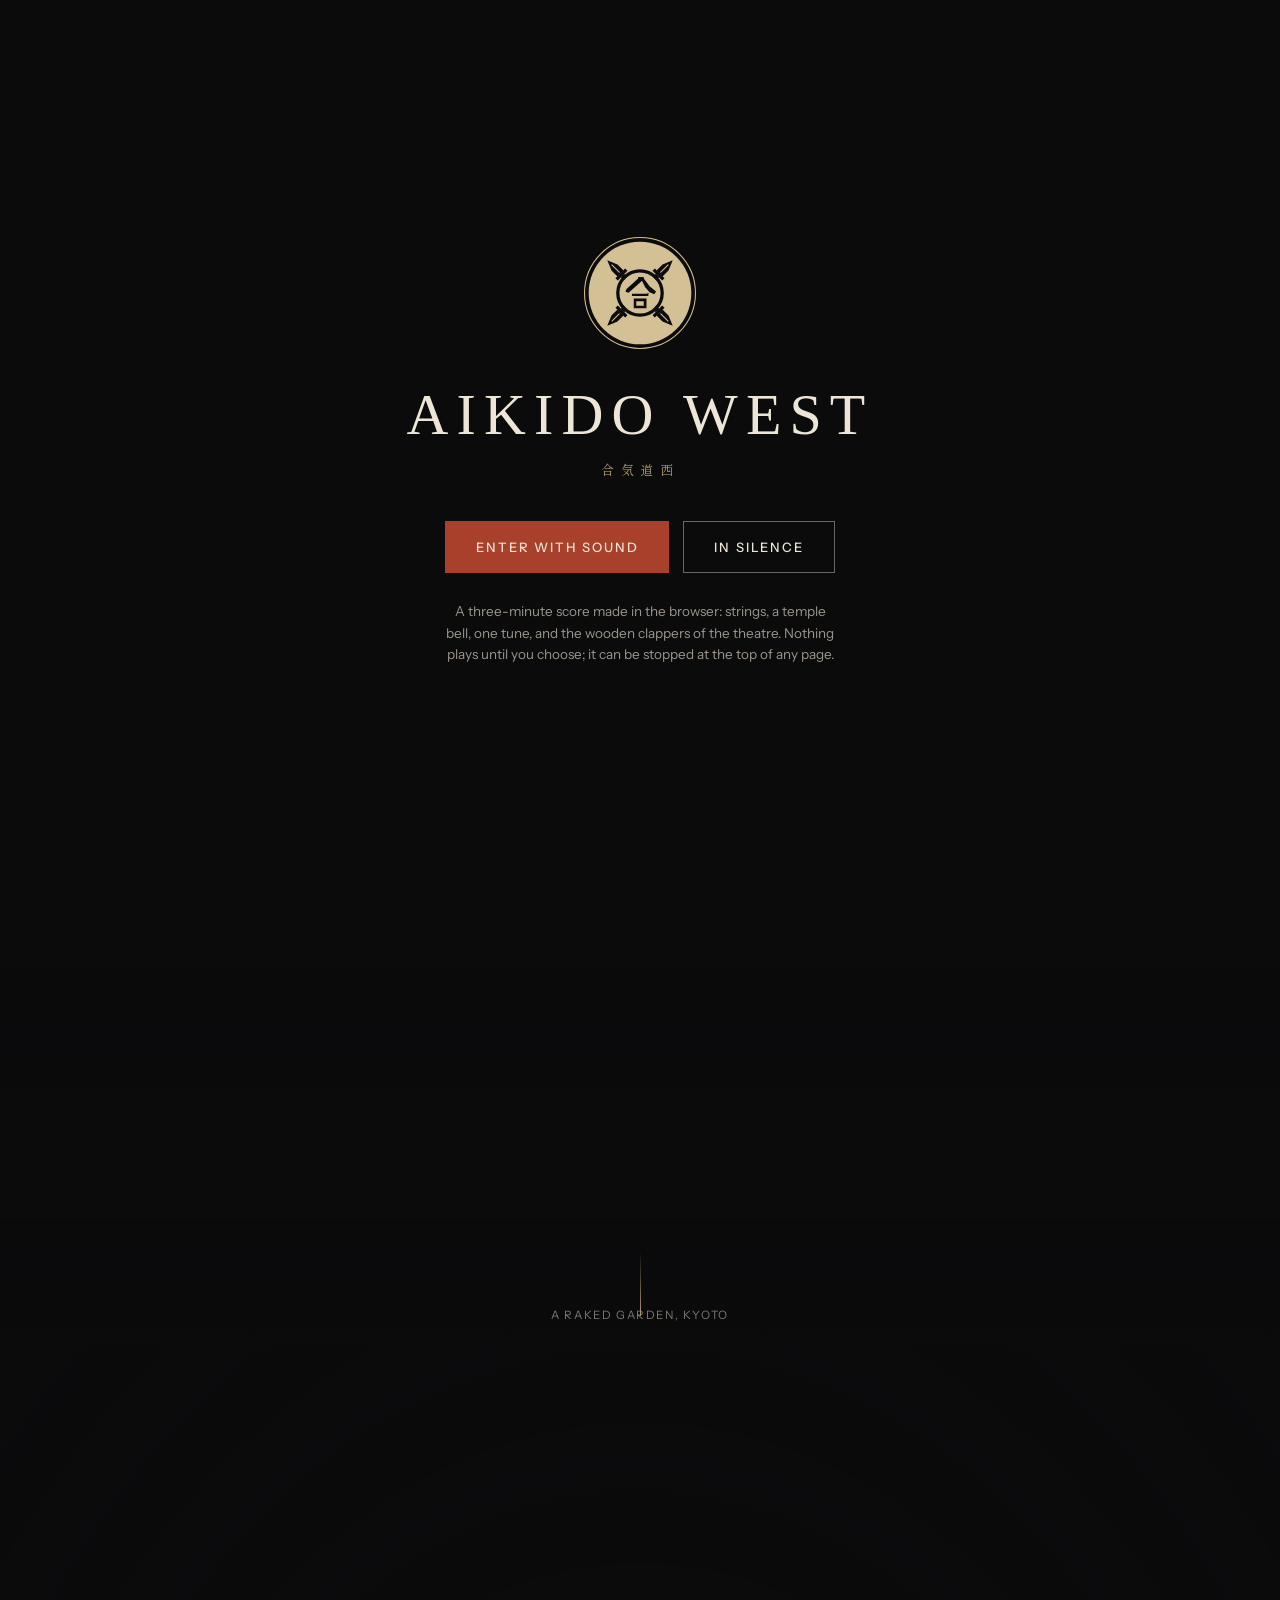
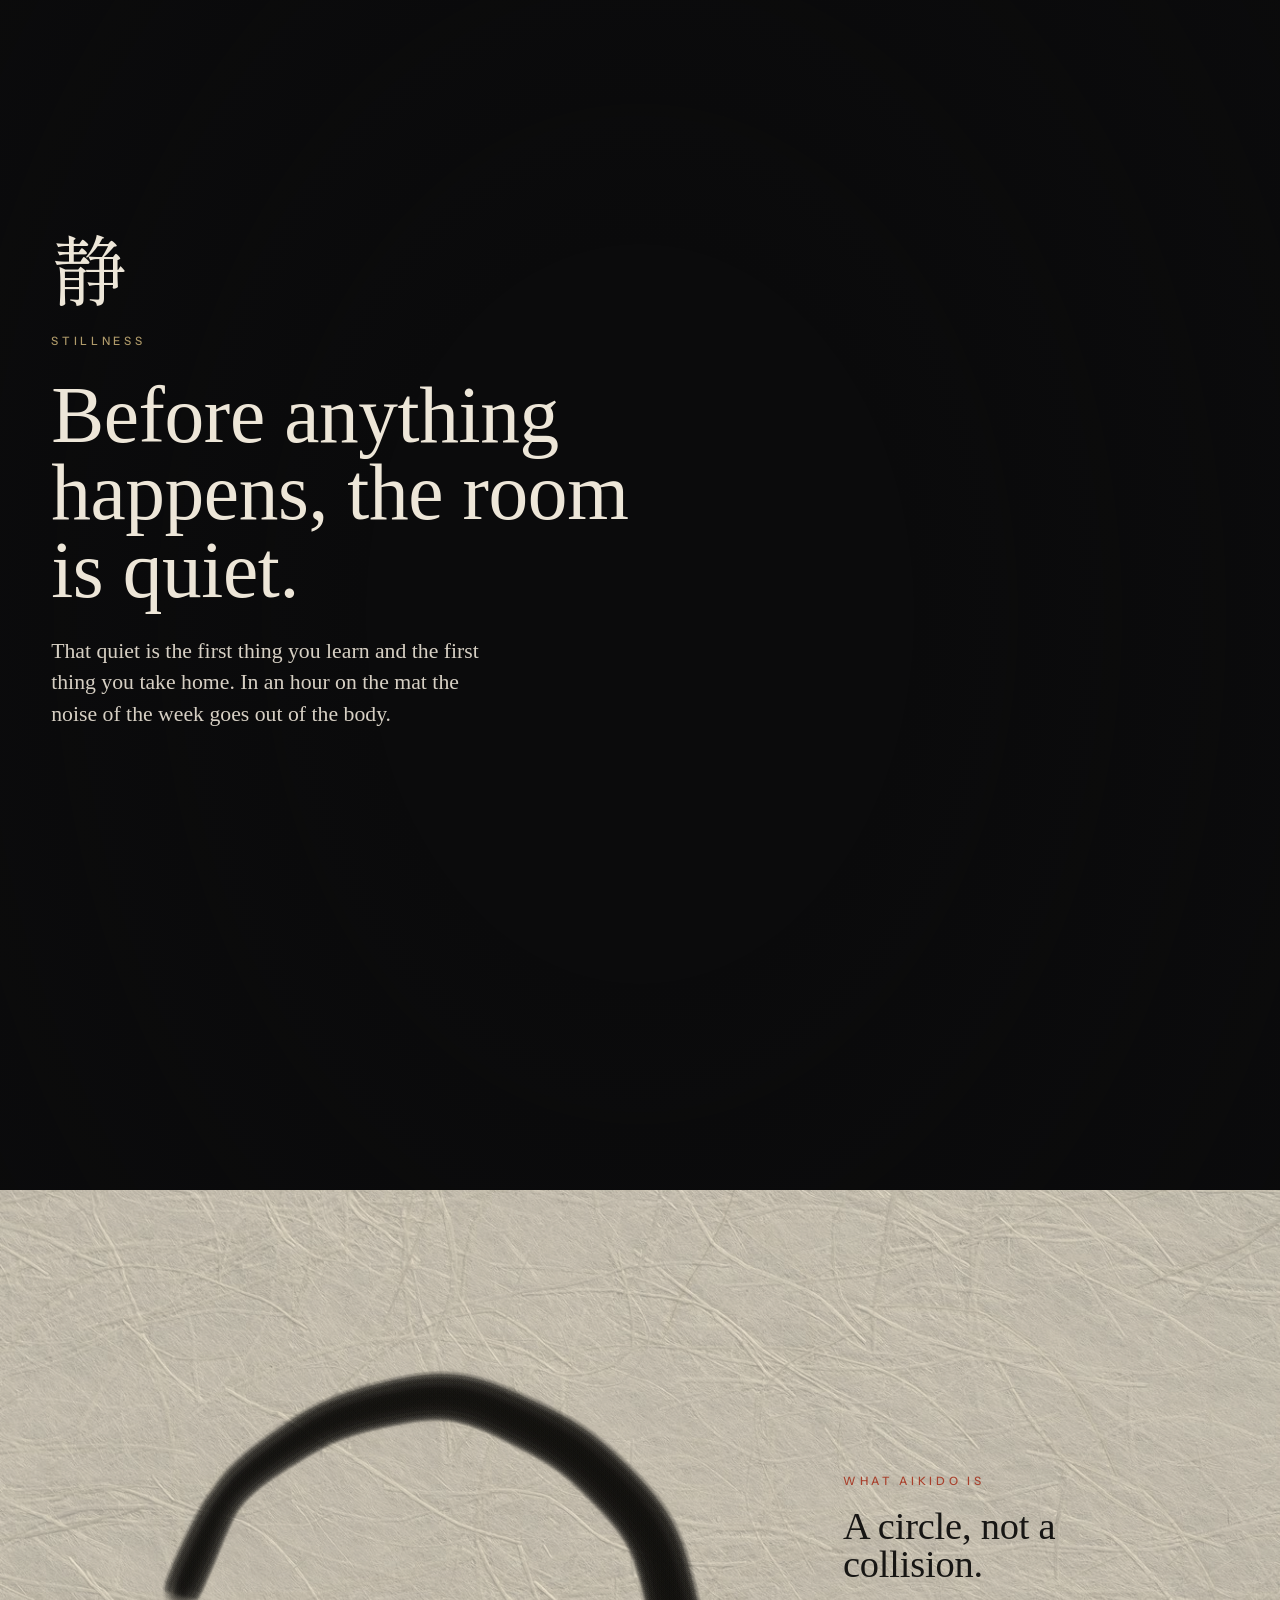
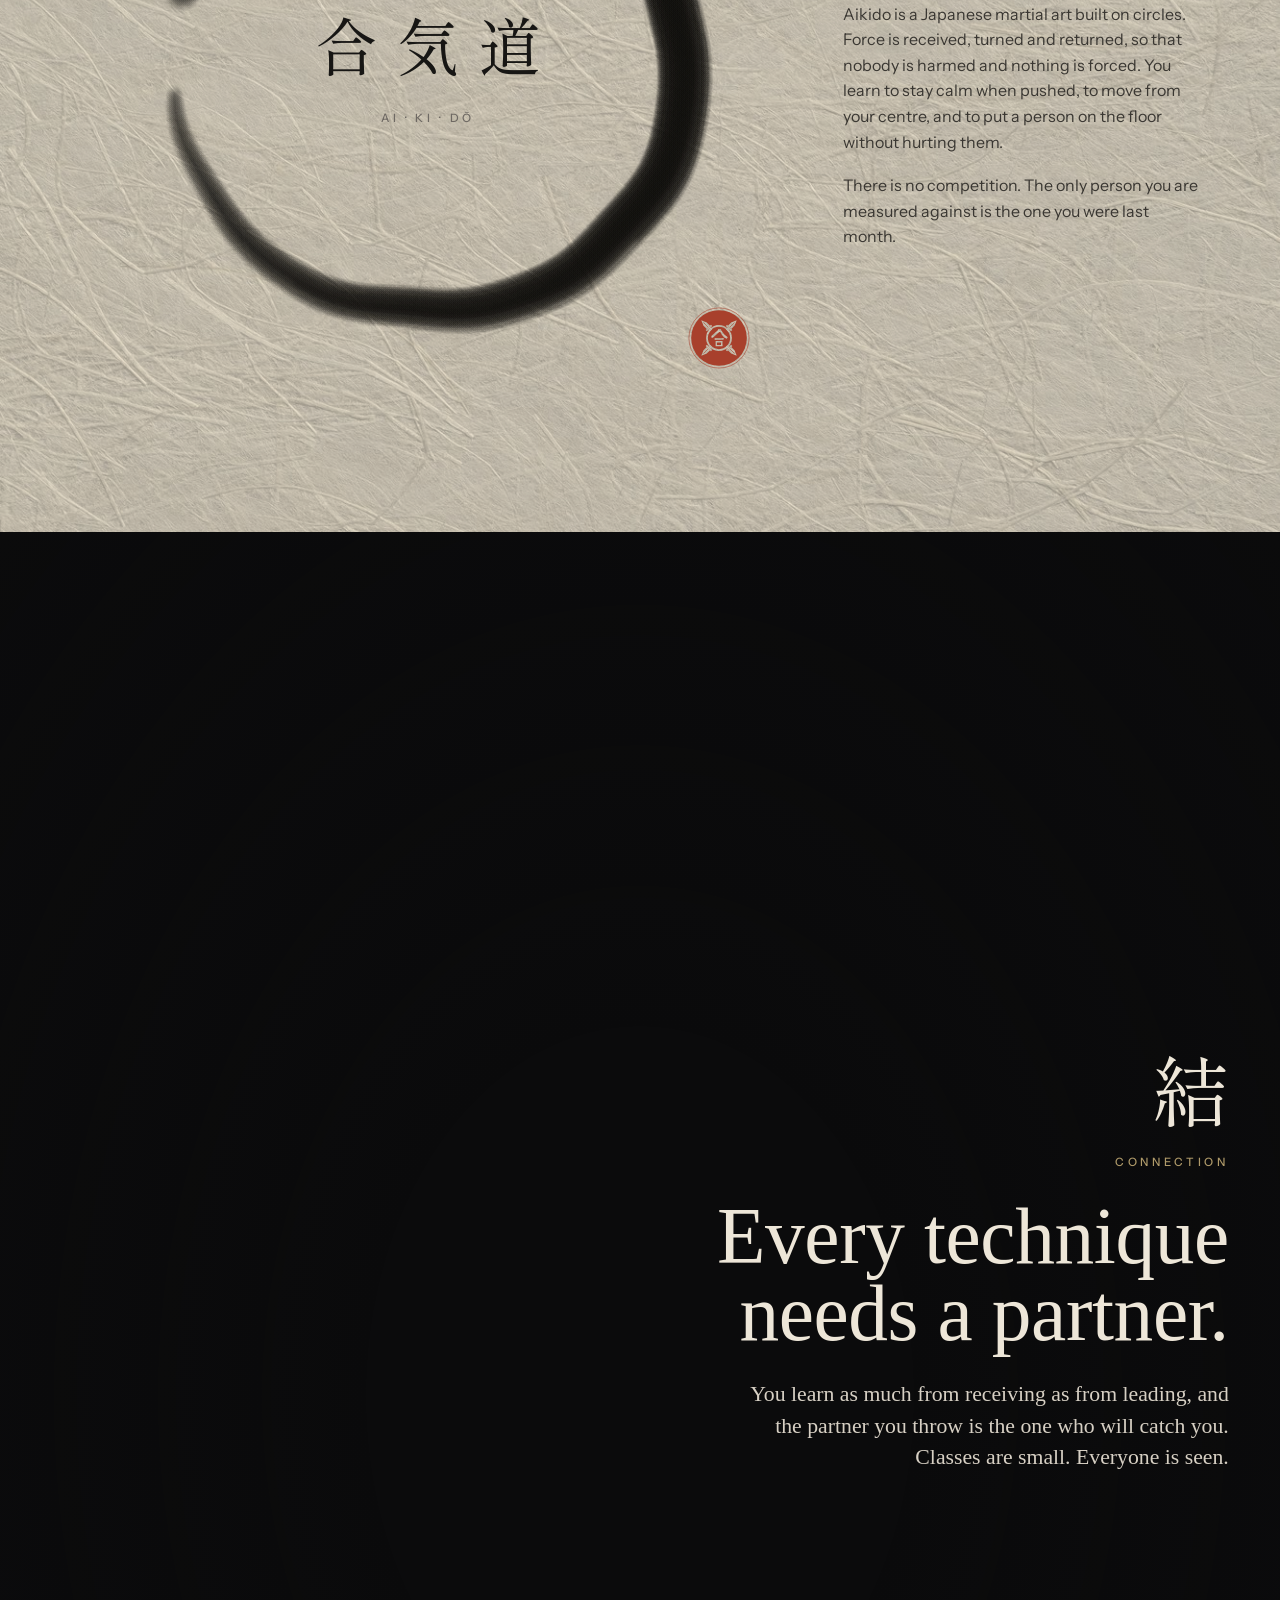
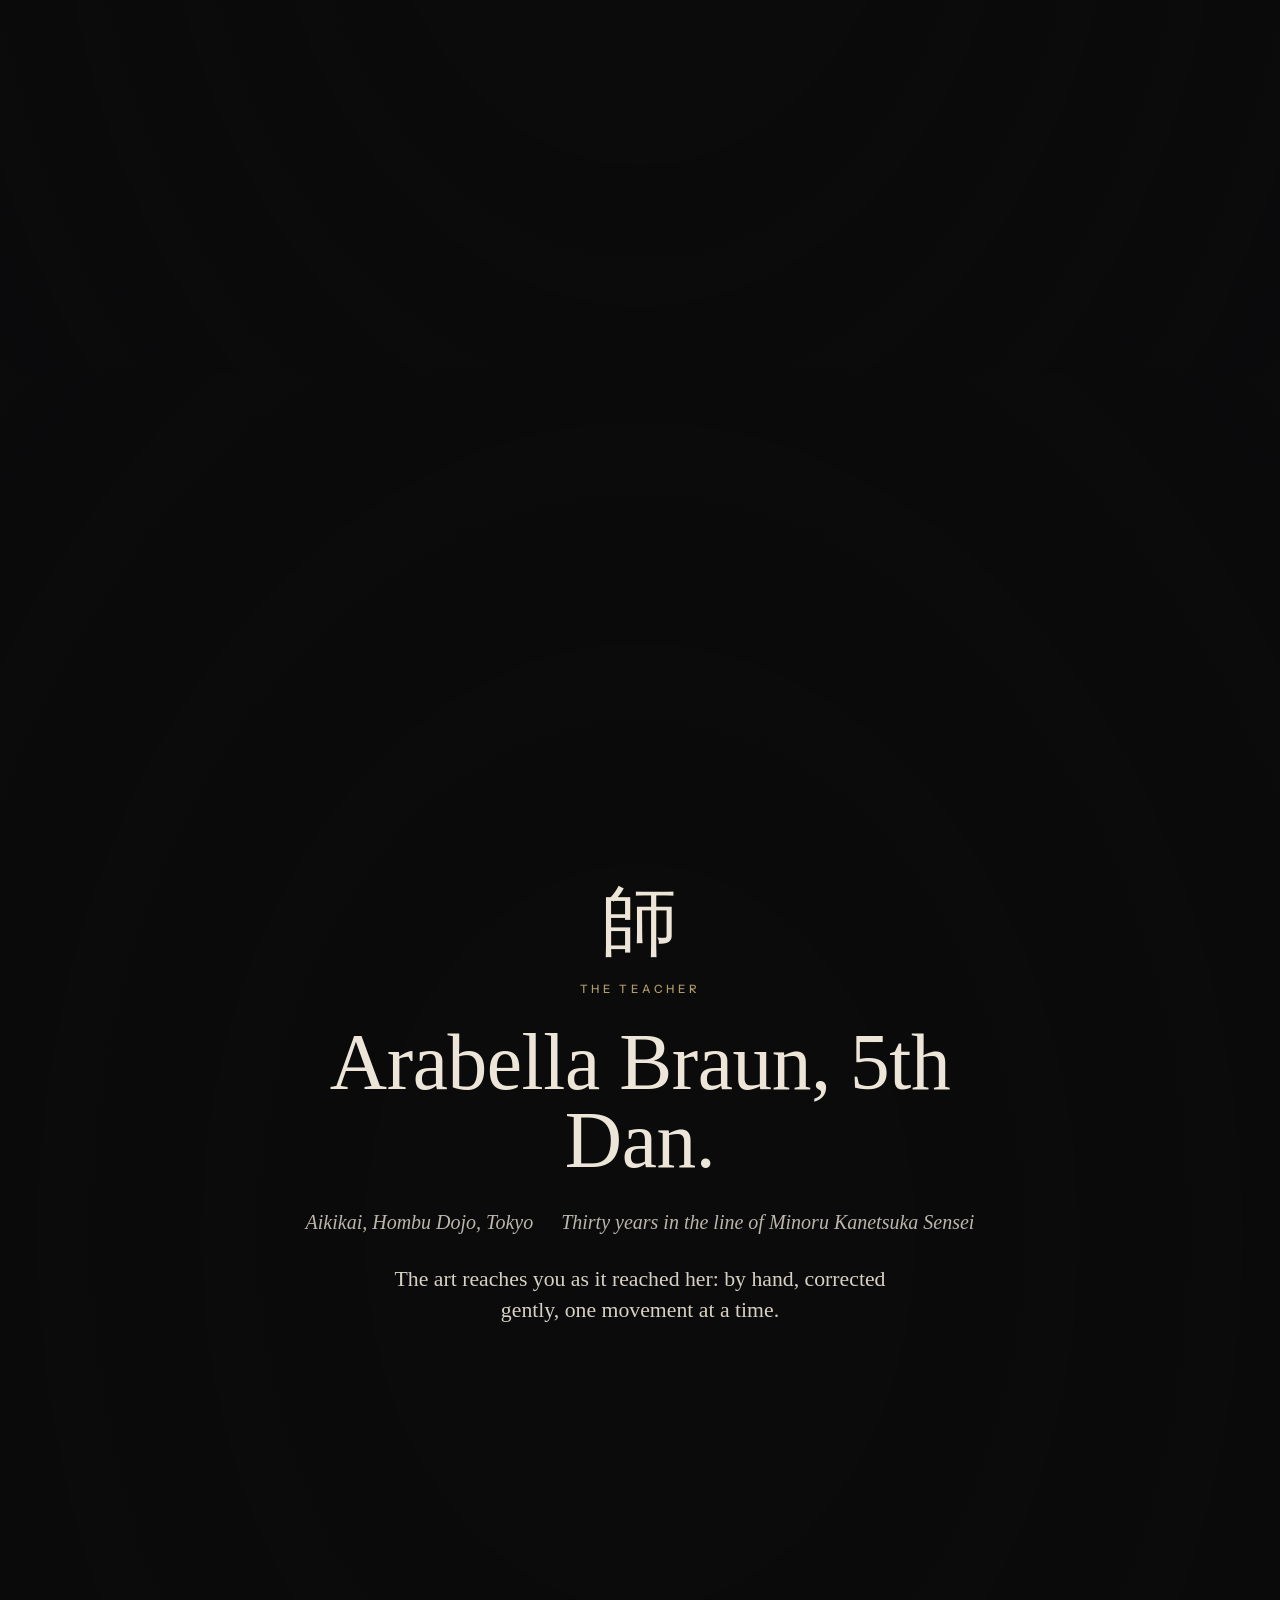
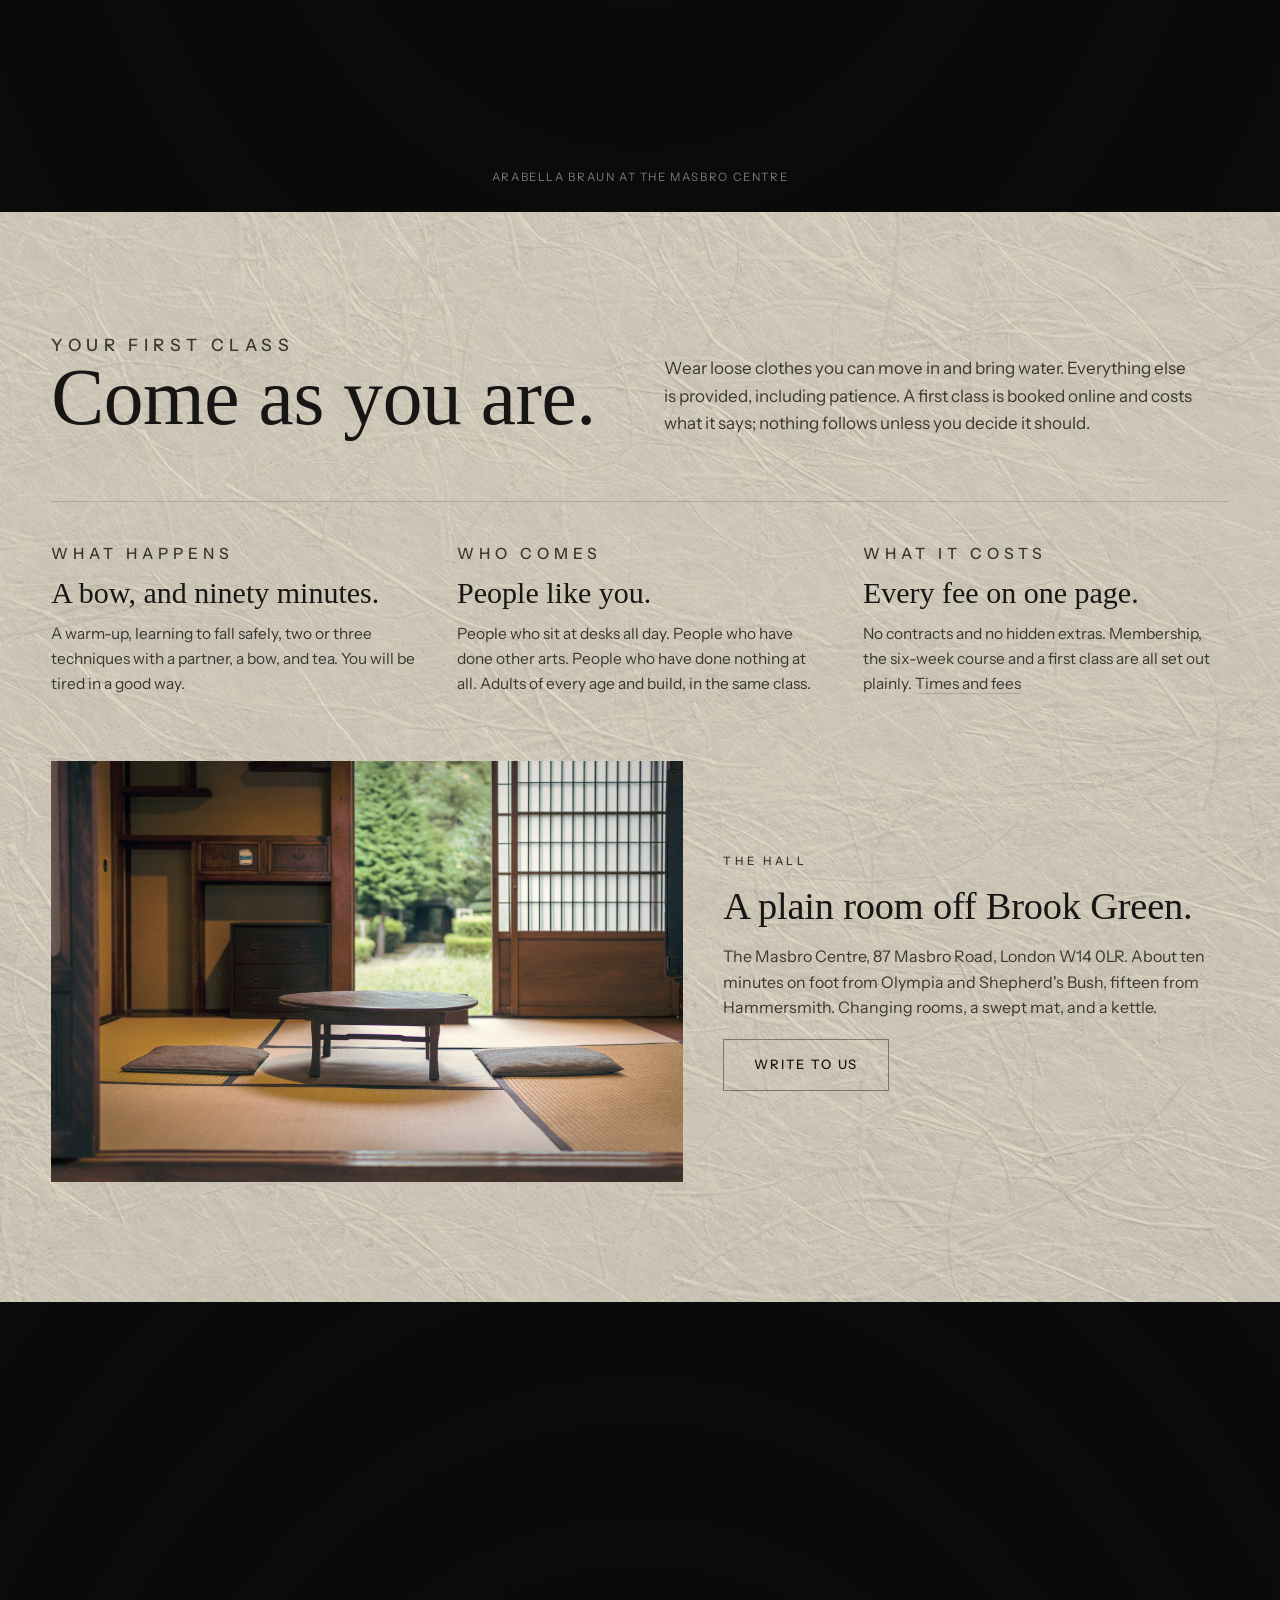
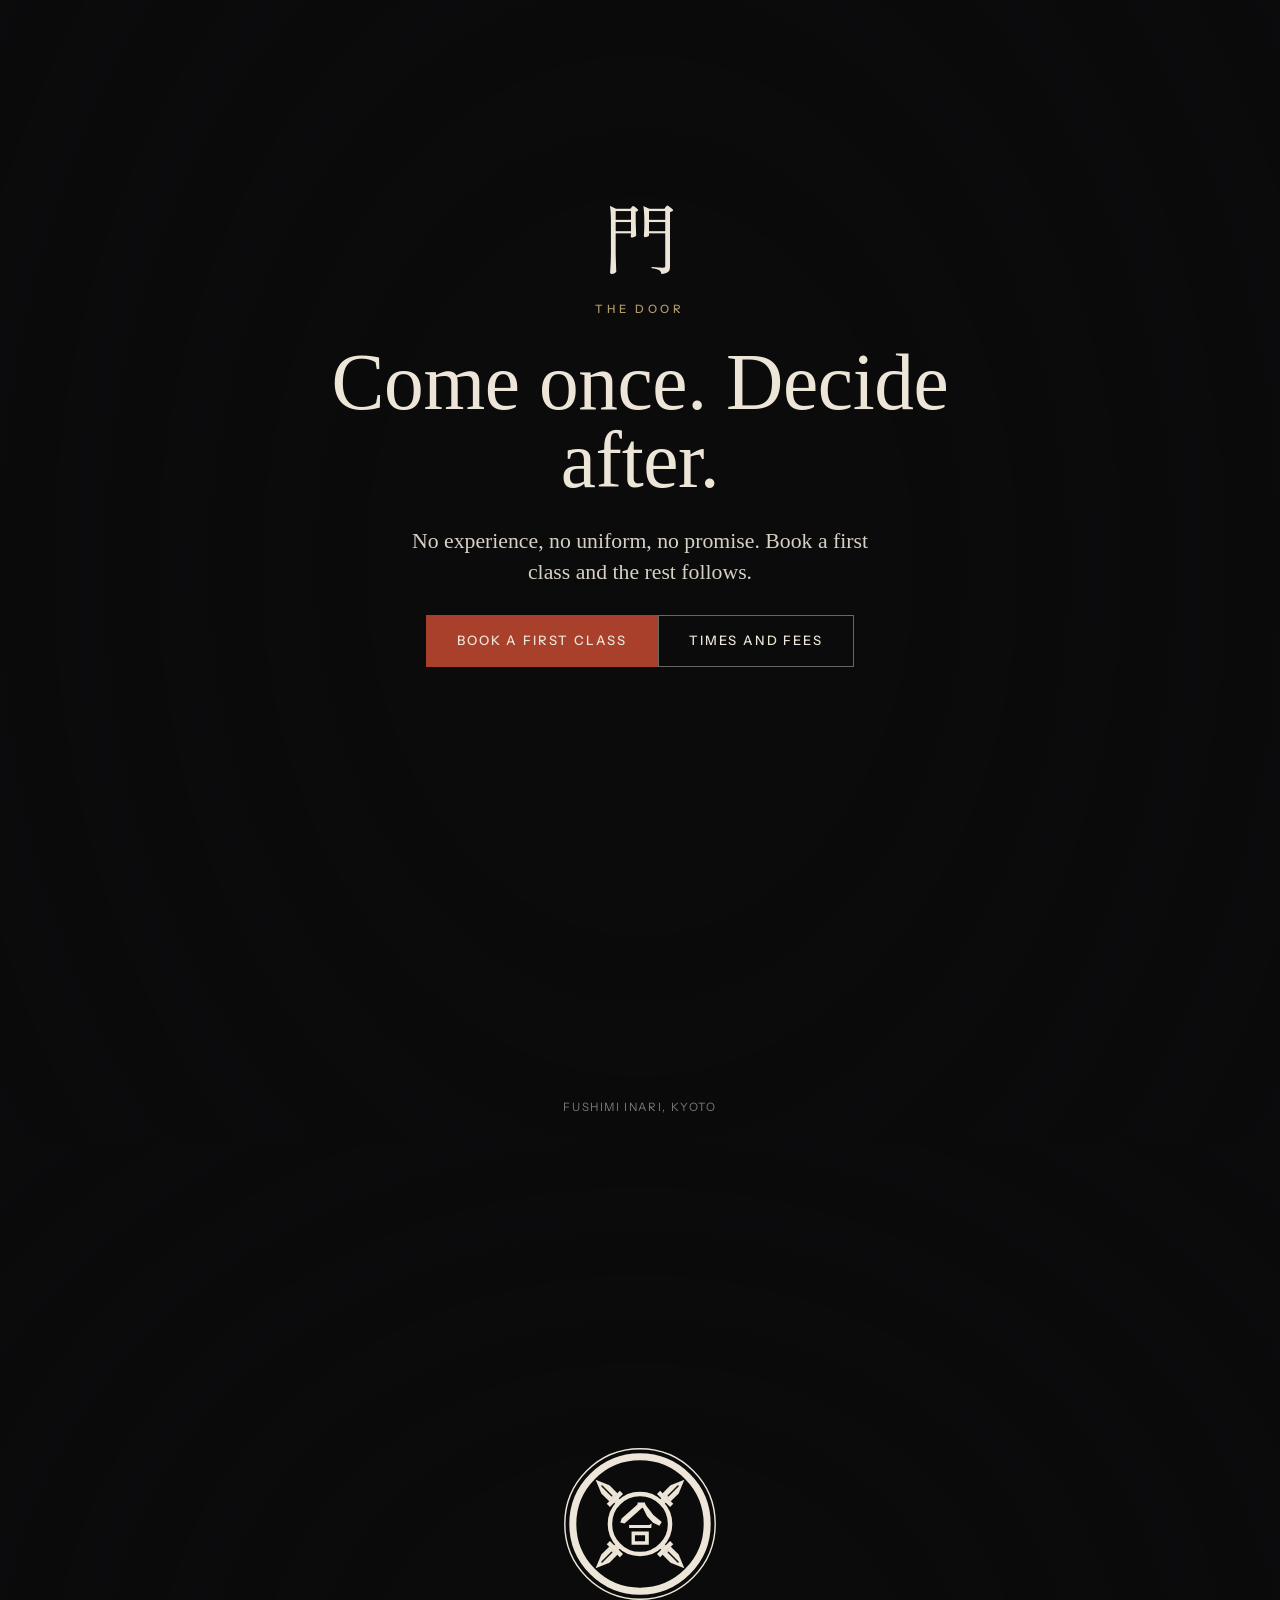
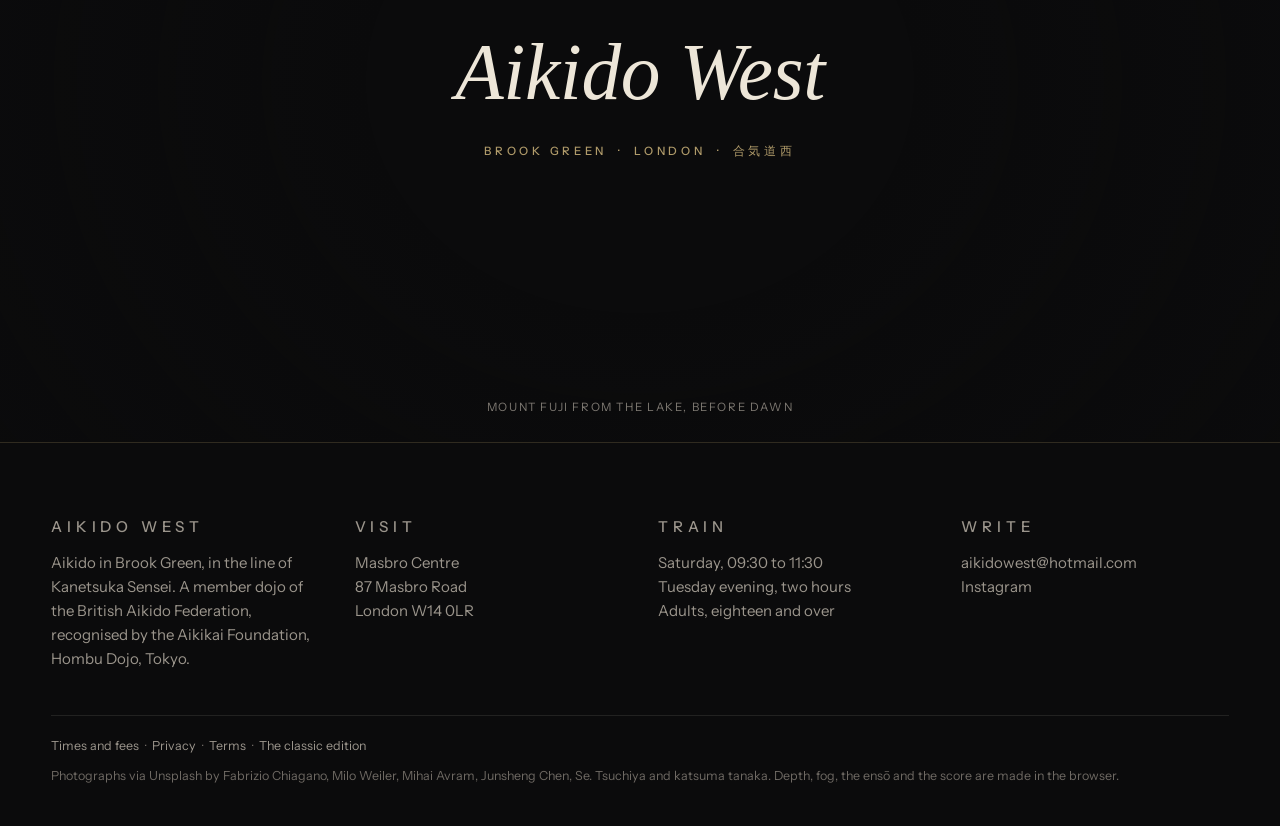
==== commit 3f50bb00: "v8.1: the opening reads on the raked garden Co-Authored-By: Claude Fable 5.1 <noreply@anthropic.com>" ====
--- a/next/index.html
+++ b/next/index.html
@@ -178,7 +178,7 @@
 import { Score } from './assets/js/score.js';
 const REDUCE = matchMedia('(prefers-reduced-motion: reduce)').matches;
 const PHOTOS = {
-  open:    { src: 'assets/photo/gravel_spiral.jpg', depth: 'assets/depth/gravel_spiral_depth.png', grade: 0.15, fog: 0.18, shaft: 0.35, zoom: [1.08, 1.2], focus: [0.5, 0.5], shade: [0.45, 0.5], parallax: 0.022 },
+  open:    { src: 'assets/photo/gravel_spiral.jpg', depth: 'assets/depth/gravel_spiral_depth.png', grade: 0.15, fog: 0.18, shaft: 0.3, zoom: [1.08, 1.2], focus: [0.5, 0.5], shade: [0.5, 0.7], parallax: 0.022 },
   still:   { src: 'assets/photo/smoke_black.jpg', depth: 'assets/depth/smoke_black_depth.png', grade: 0.2, fog: 0.0, shaft: 0.0, zoom: [1.0, 1.1], focus: [0.5, 0.52], shade: [0.1, 0.2], parallax: 0.014 },
   koi:     { src: 'assets/photo/koi_pair.jpg', depth: 'assets/depth/koi_pair_depth.png', grade: 0.0, fog: 0.08, shaft: 0.0, zoom: [1.0, 1.1], focus: [0.5, 0.5], shade: [0.3, 0.3], parallax: 0.016 },
   teacher: { src: 'assets/photo/sensei_bokken.jpg', depth: 'assets/depth/sensei_bokken_depth.png', grade: 1.0, fog: 0.08, shaft: 0.4, zoom: [1.0, 1.08], focus: [0.5, 0.42], shade: [0.25, 0.25], parallax: 0.014 },
--- a/next/assets/dream.css
+++ b/next/assets/dream.css
@@ -100,6 +100,8 @@
 
 /* the opening */
 .ch.open{align-items:flex-start;padding-top:22vh;min-height:150vh}
+.ch.open .veil{background:linear-gradient(to bottom,rgba(11,11,12,.25) 0%,rgba(11,11,12,.5) 45%,rgba(11,11,12,.78) 100%)}
+.open .lead{text-shadow:0 1px 24px rgba(11,11,12,.6)}
 .open .c{gap:22px;margin:0 auto}
 .open .d1{letter-spacing:.02em;line-height:.92}
 .open .sub{display:flex;gap:18px;align-items:center;flex-wrap:wrap;justify-content:center}
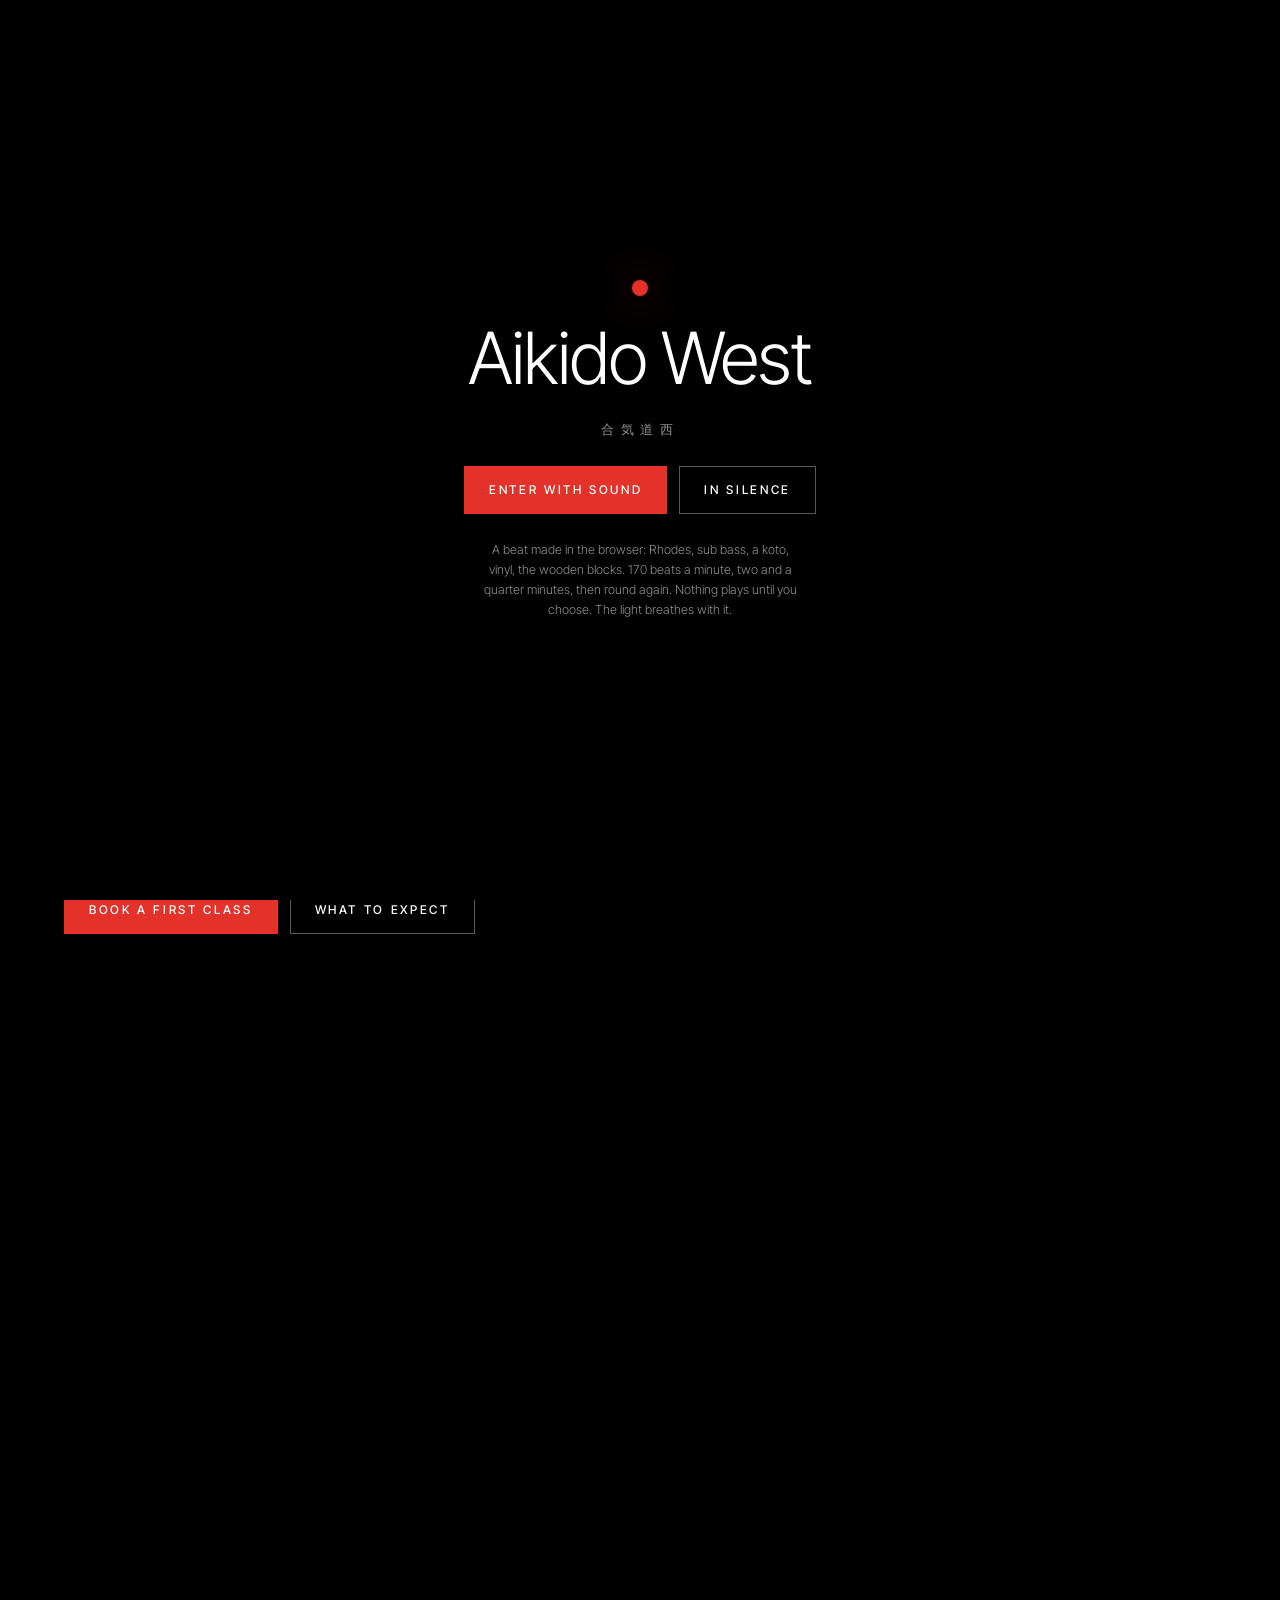
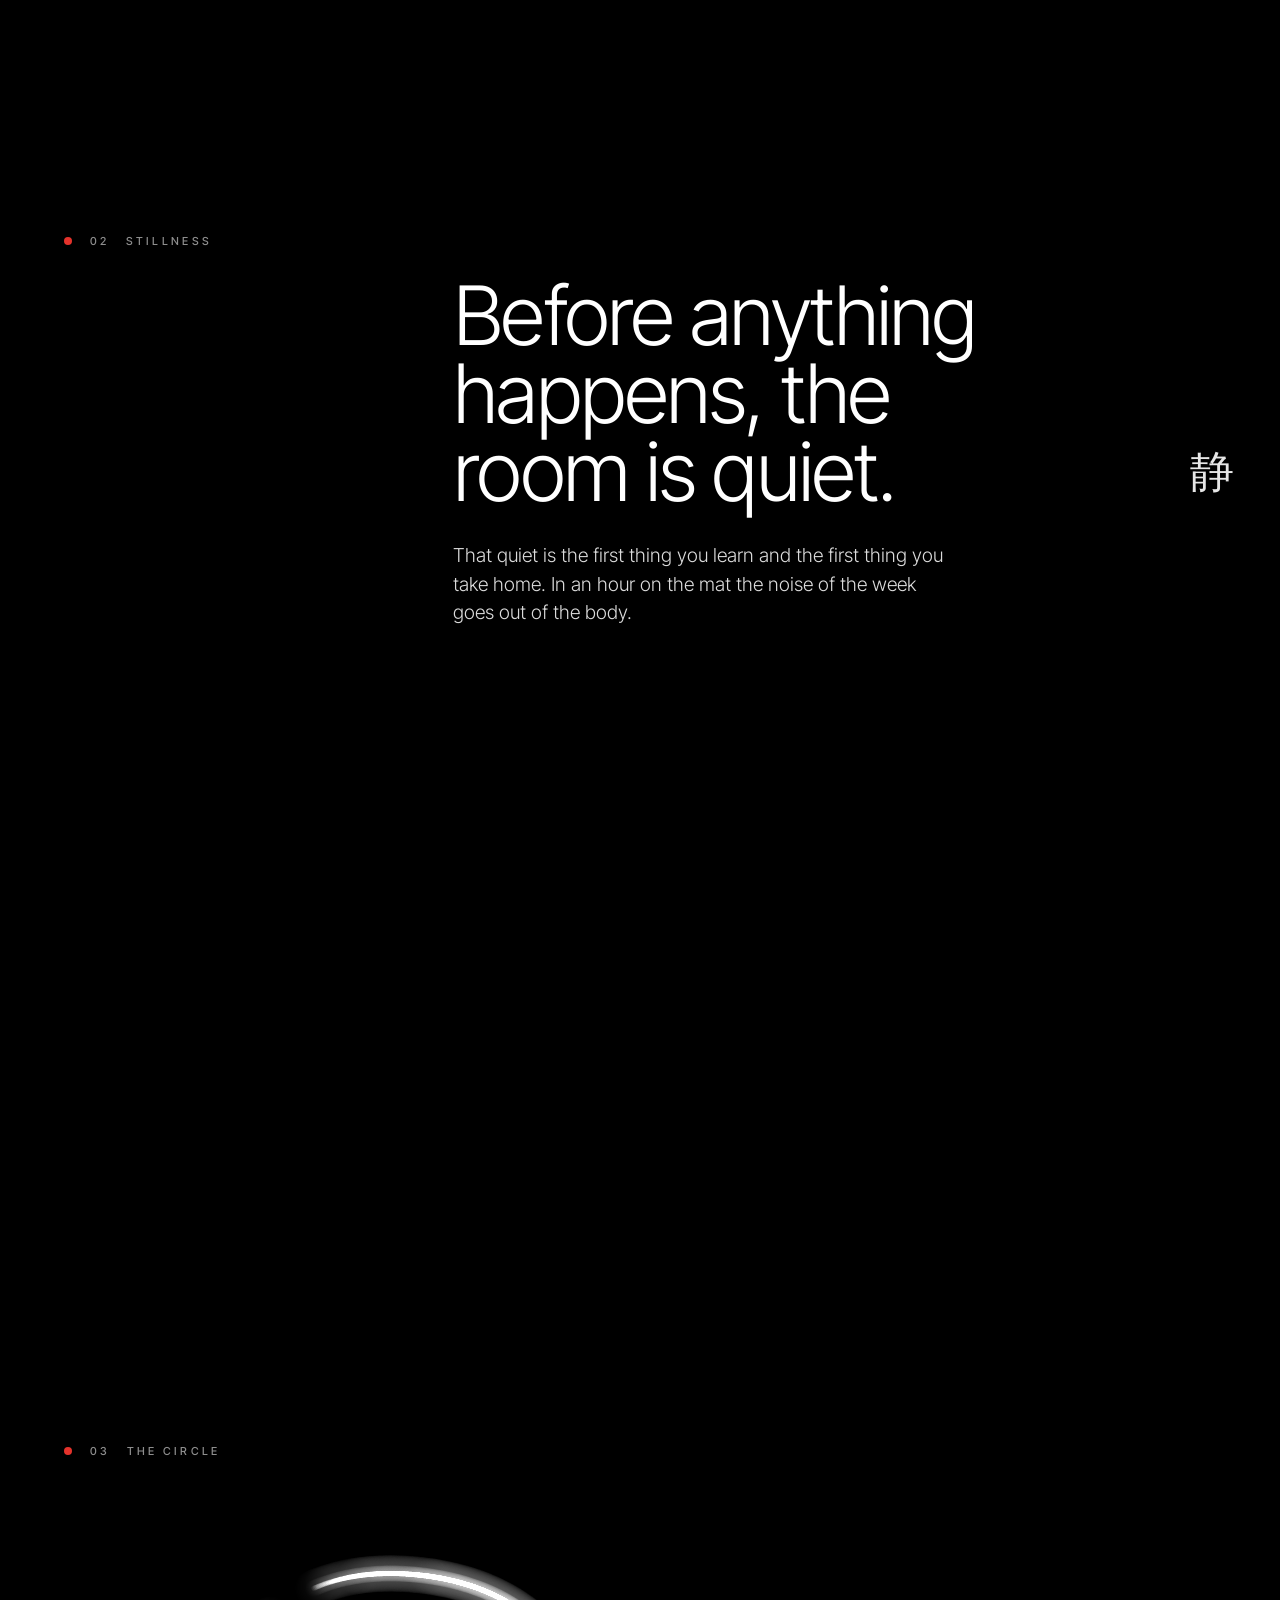
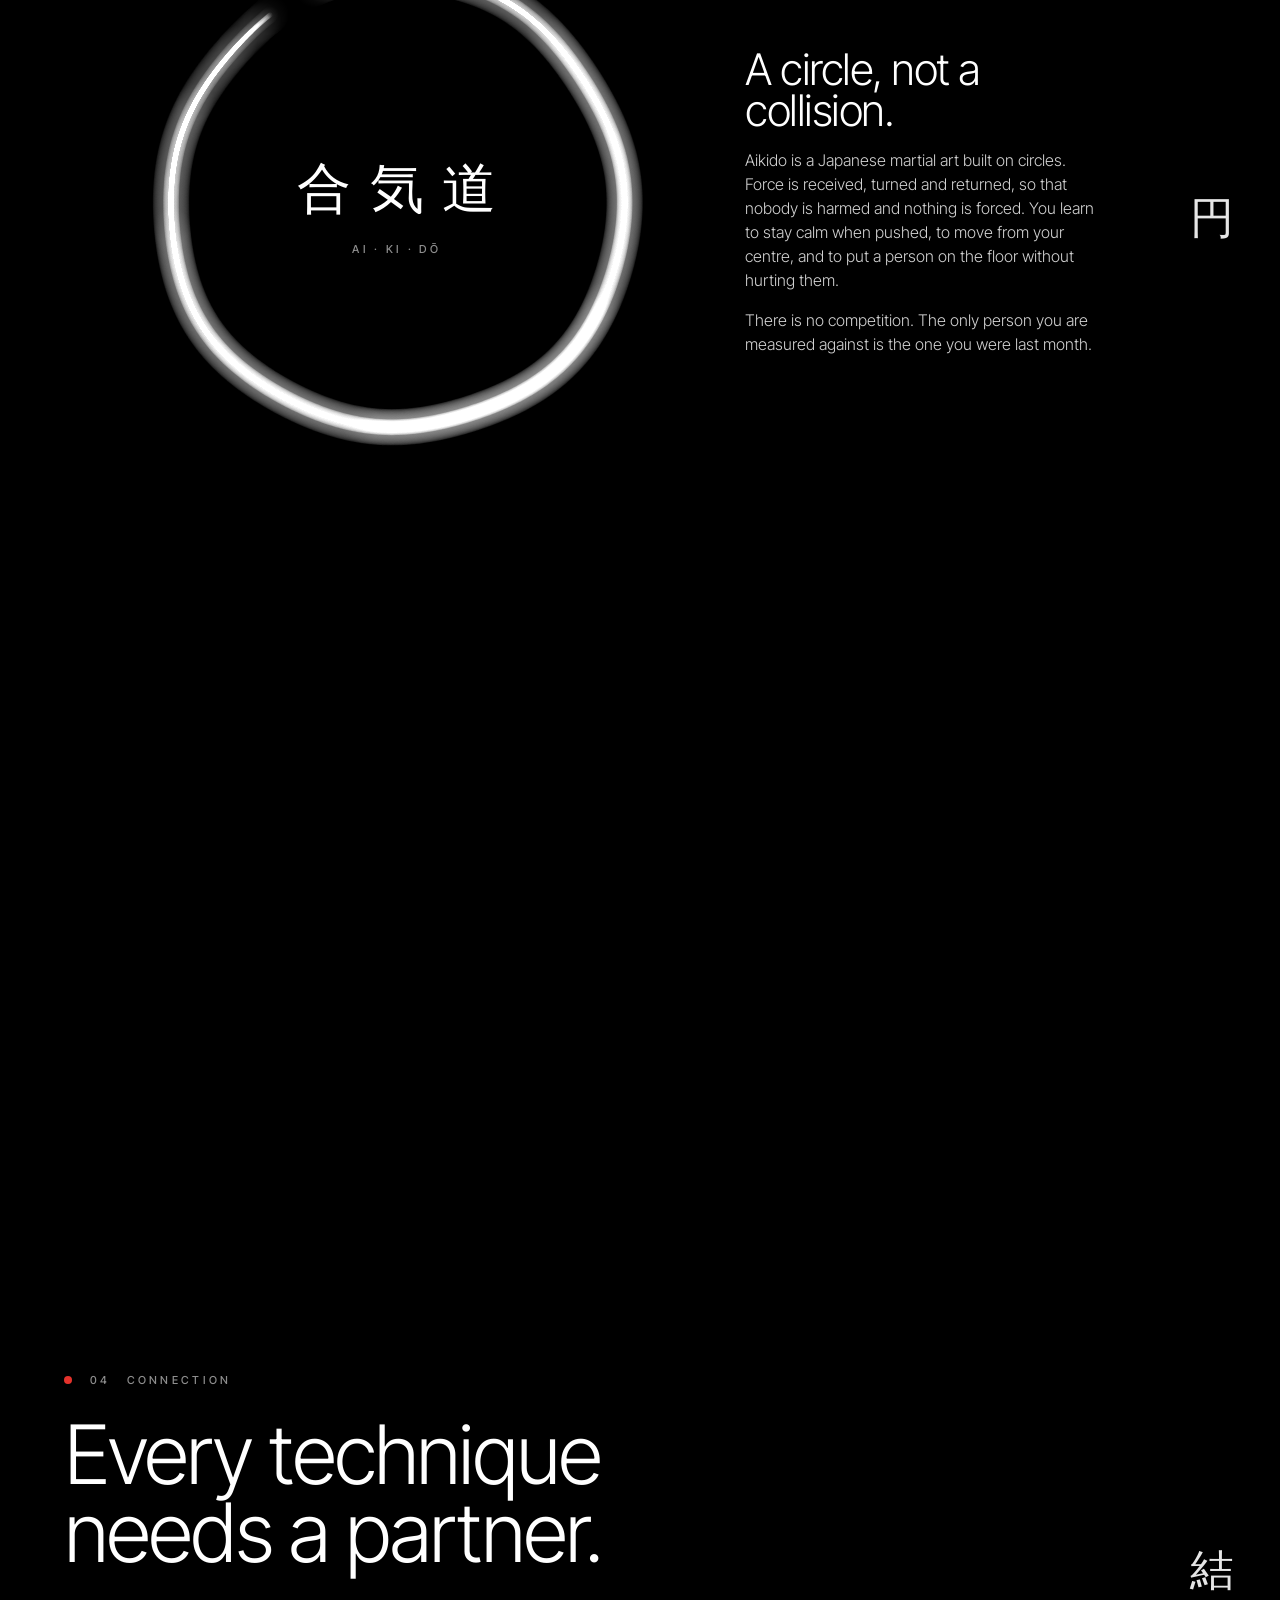
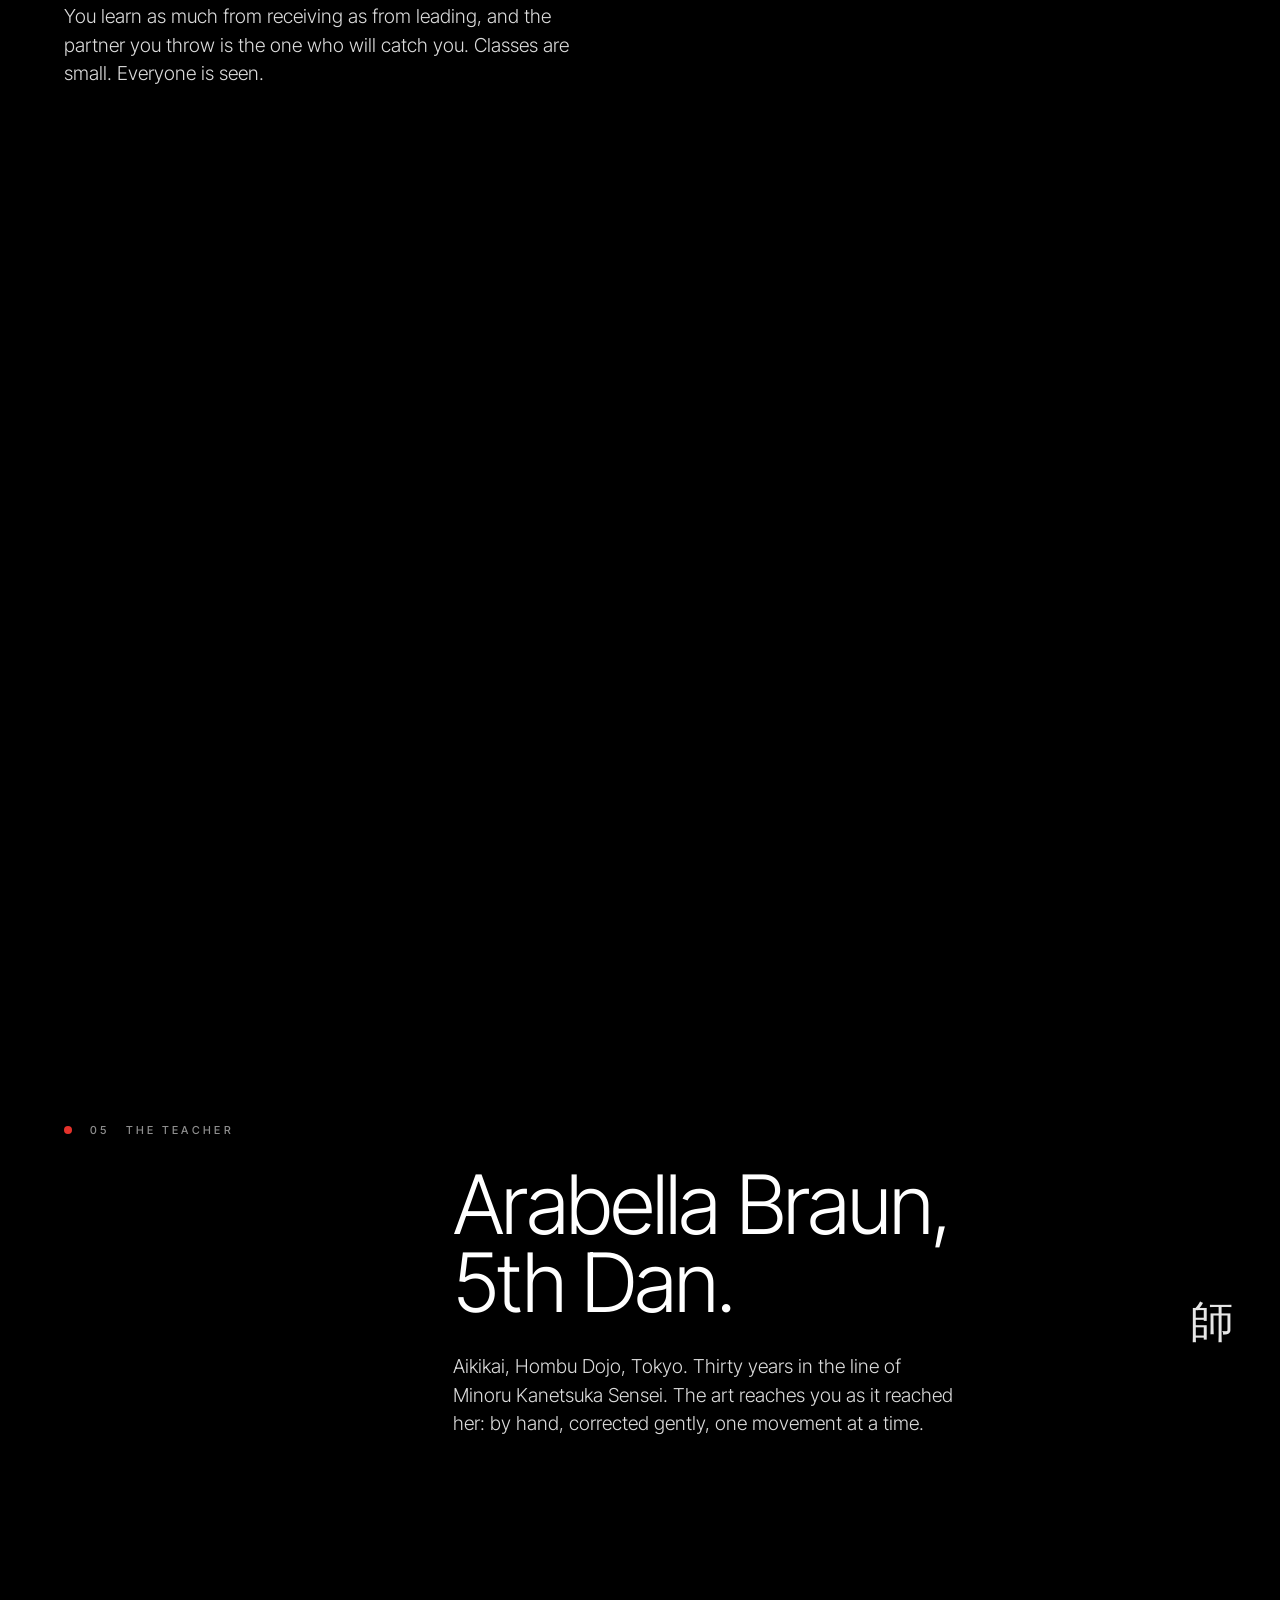
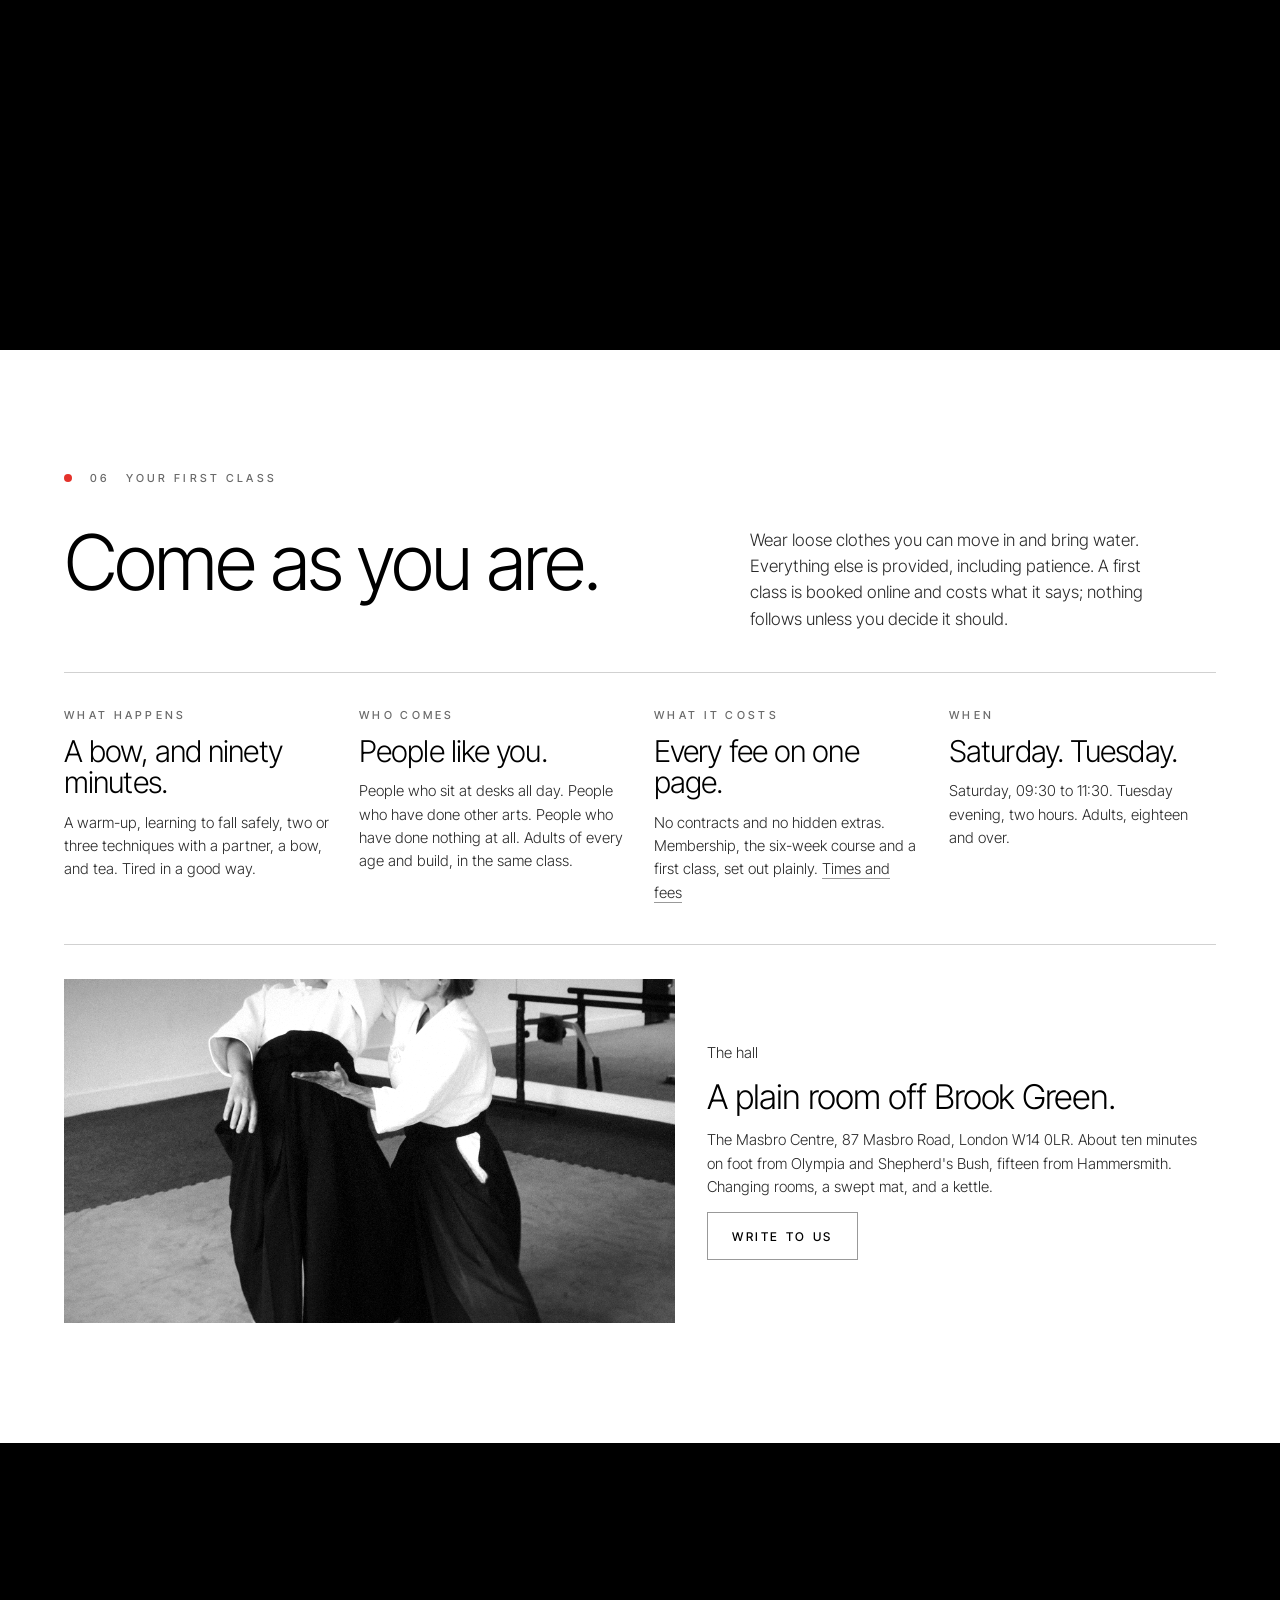
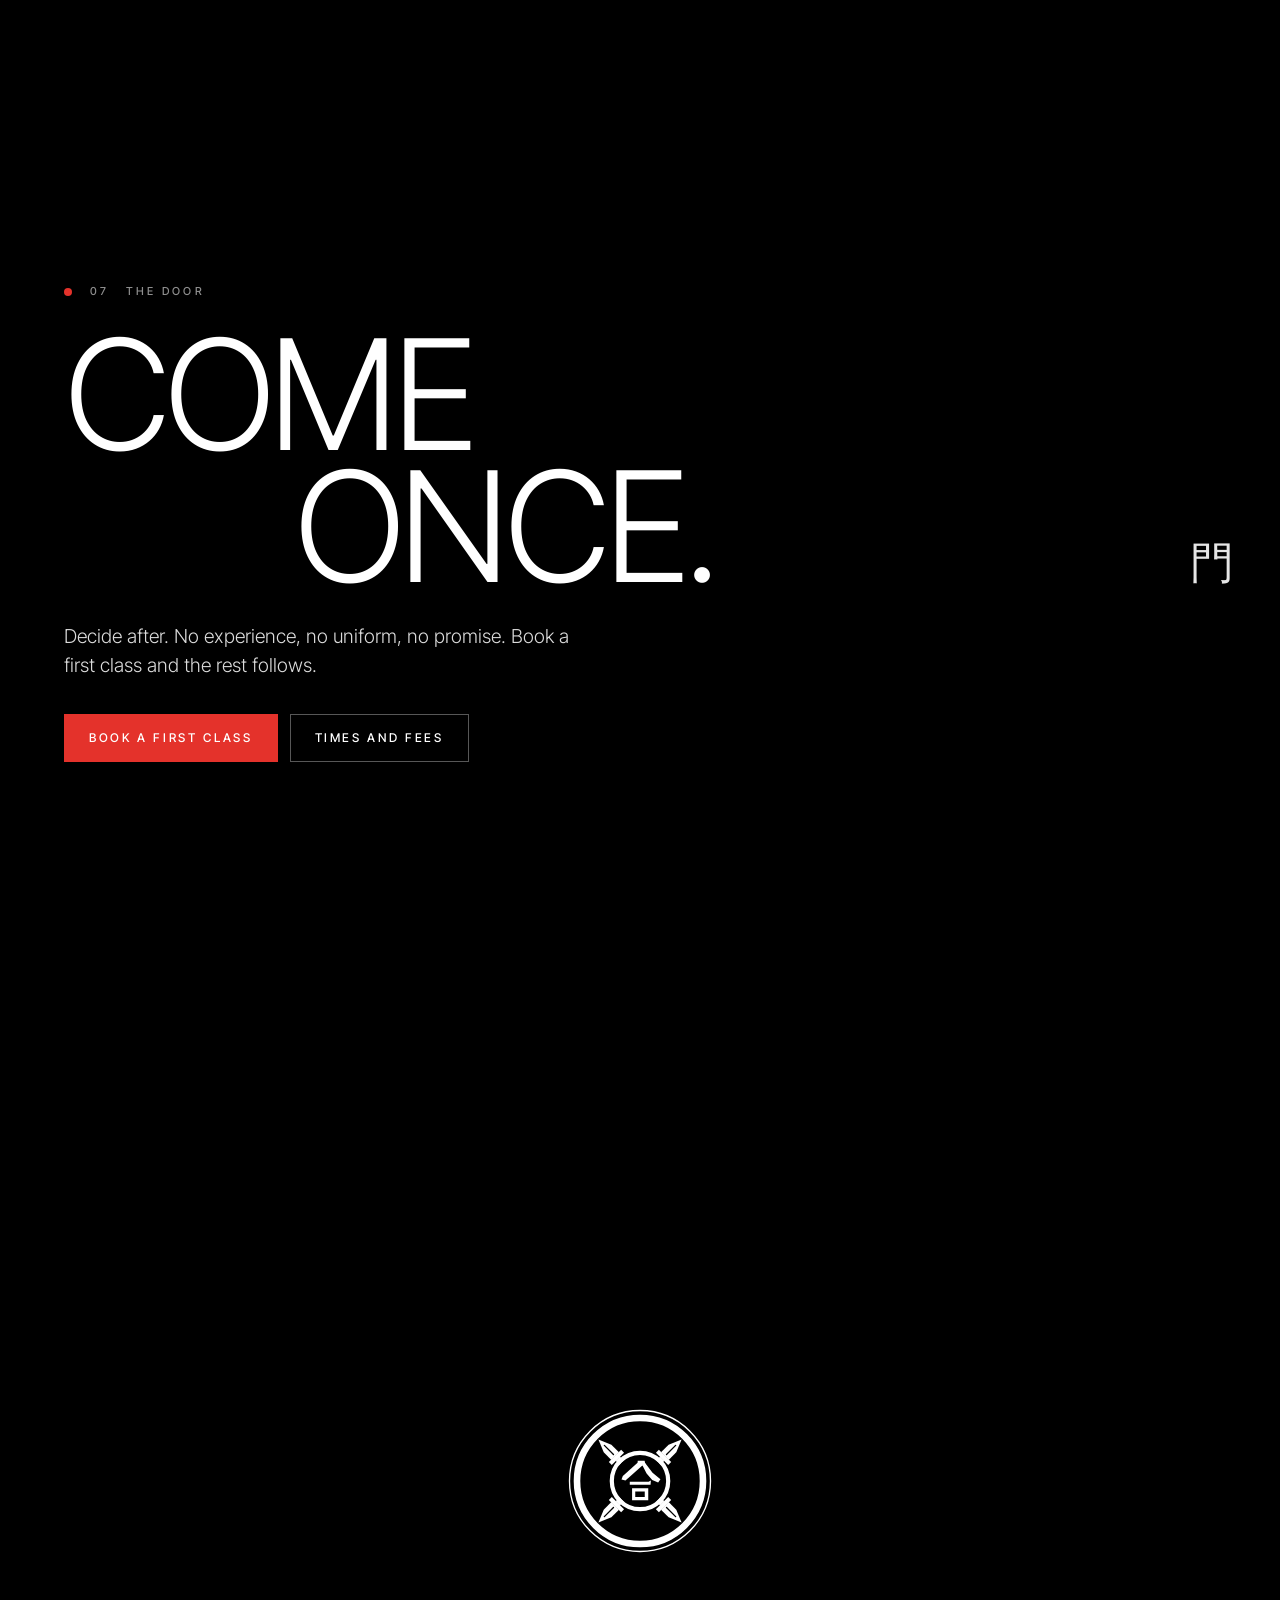
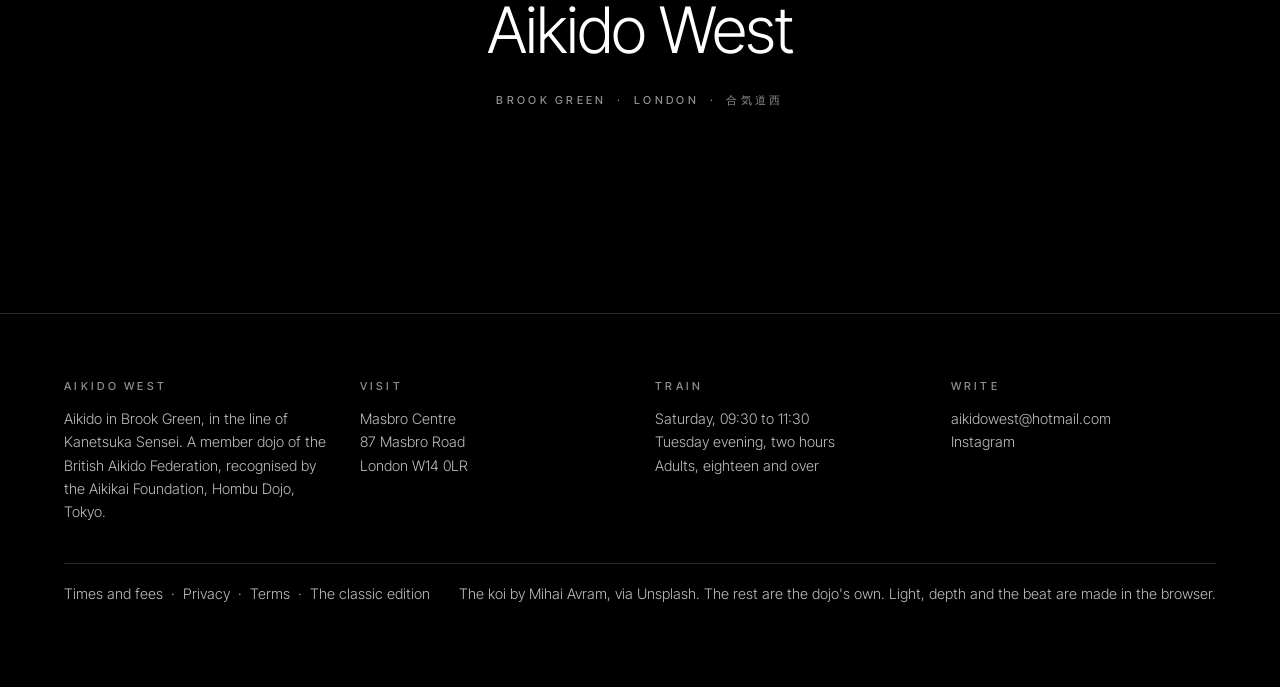
==== commit dee9176b: "v9: the dark room at /next. Black, white, one red; a moving light reveals the dojo's own photographs" ====
--- a/next/index.html
+++ b/next/index.html
@@ -4,45 +4,44 @@
 <meta charset="utf-8">
 <meta name="viewport" content="width=device-width,initial-scale=1,viewport-fit=cover">
 <title>Aikido West</title>
-<meta name="description" content="Aikido in Brook Green, West London, taught the traditional way. Saturday mornings and Tuesday evenings. Any age, any level. Come once and see.">
-<meta name="theme-color" content="#0B0B0C">
+<meta name="description" content="Aikido in Brook Green, West London. Saturday mornings and Tuesday evenings. Any age, any level. Come once and see.">
+<meta name="theme-color" content="#000000">
 <link rel="icon" type="image/svg+xml" href="../assets/mon/mark.svg">
 <link rel="icon" type="image/png" sizes="64x64" href="../assets/favicon-64.png">
 <link rel="apple-touch-icon" href="../assets/apple-touch-icon.png">
 <meta property="og:title" content="Aikido West">
-<meta property="og:description" content="Aikido in Brook Green, West London, taught the traditional way. Come once and see.">
+<meta property="og:description" content="Aikido in Brook Green, West London. Come once and see.">
 <meta property="og:image" content="https://mobstershaikh.github.io/aikido-west/assets/mon/aikido-west-lockup-night.png">
-<link rel="preload" href="assets/fonts/cormorant-garamond-latin-300-normal.woff2" as="font" type="font/woff2" crossorigin>
-<link rel="preload" href="assets/photo/gravel_spiral.jpg" as="image" crossorigin>
-<link rel="preload" href="assets/depth/gravel_spiral_depth.png" as="image" crossorigin>
-<link rel="stylesheet" href="assets/dream.css">
+<link rel="preload" href="assets/fonts/inter-tight-latin-300-normal.woff2" as="font" type="font/woff2" crossorigin>
+<link rel="stylesheet" href="assets/room.css">
 </head>
 <body>
 <a class="skip" href="#main">Skip to the page</a>
 <canvas id="gl" aria-hidden="true"></canvas>
-<div class="curtain" id="curtain" aria-hidden="true"></div>
+<div class="frame" aria-hidden="true"><i class="tl"></i><i class="tr"></i><i class="bl"></i><i class="br"></i></div>
+<div class="prog" id="prog" aria-hidden="true"></div>
 
 <div class="gate" id="gate" role="dialog" aria-label="Enter Aikido West">
   <div class="inner">
-    <svg xmlns="http://www.w3.org/2000/svg" viewBox="-50 -50 100 100" class="crest patch" role="img" aria-label="Aikido West crest, cut out"><mask id="mgate" maskUnits="userSpaceOnUse" x="-50" y="-50" width="100" height="100"><circle cx="0" cy="0" r="47" fill="none" stroke="#fff" stroke-width="0.9"/><circle cx="0" cy="0" r="43.5" fill="#fff"/><circle cx="0" cy="0" r="18.8" fill="none" stroke="#000" stroke-width="2.8"/><g fill="#000" transform="translate(0,0.8) scale(0.44)"><path d="M-2.00,-31.00 L5.00,-31.00 L4.00,-25.50 L-22.00,-2.50 L-28.00,-4.00 L-26.00,-9.50 Z" fill="#000"/><path d="M3.00,-27.00 L7.50,-29.50 L19.00,-14.50 L31.00,-4.50 L27.50,0.50 L18.50,-3.50 L10.00,-13.00 Z" fill="#000"/><path d="M-3.50,-32.50 L7.00,-32.50 L8.00,-27.50 L0.50,-26.00 L-3.50,-28.50 Z" fill="#000"/><path d="M-15.50,-0.50 L13.00,-0.50 L16.50,-2.40 L16.00,4.00 L-15.50,4.00 Z" fill="#000"/><path d="M-12,9 H12.5 V27.5 H-12 Z M-7.2,14 V22.6 H7.2 V14 Z" fill-rule="evenodd"/></g><path d="M19.09,14.00 L24.18,19.09 L27.72,27.72 L19.09,24.18 L14.00,19.09 Z" fill="#000"/><path d="M18.81,10.61 L20.79,12.59 L12.59,20.79 L10.61,18.81 Z" fill="#000"/><path d="M13.72,10.89 L16.26,13.44 L13.44,16.26 L10.89,13.72 Z" fill="#000"/><path d="M17.68,17.68 L23.76,23.76" stroke="#fff" stroke-width="0.9" stroke-linecap="round"/><path d="M-14.00,19.09 L-19.09,24.18 L-27.72,27.72 L-24.18,19.09 L-19.09,14.00 Z" fill="#000"/><path d="M-10.61,18.81 L-12.59,20.79 L-20.79,12.59 L-18.81,10.61 Z" fill="#000"/><path d="M-10.89,13.72 L-13.44,16.26 L-16.26,13.44 L-13.72,10.89 Z" fill="#000"/><path d="M-17.68,17.68 L-23.76,23.76" stroke="#fff" stroke-width="0.9" stroke-linecap="round"/><path d="M-19.09,-14.00 L-24.18,-19.09 L-27.72,-27.72 L-19.09,-24.18 L-14.00,-19.09 Z" fill="#000"/><path d="M-18.81,-10.61 L-20.79,-12.59 L-12.59,-20.79 L-10.61,-18.81 Z" fill="#000"/><path d="M-13.72,-10.89 L-16.26,-13.44 L-13.44,-16.26 L-10.89,-13.72 Z" fill="#000"/><path d="M-17.68,-17.68 L-23.76,-23.76" stroke="#fff" stroke-width="0.9" stroke-linecap="round"/><path d="M14.00,-19.09 L19.09,-24.18 L27.72,-27.72 L24.18,-19.09 L19.09,-14.00 Z" fill="#000"/><path d="M10.61,-18.81 L12.59,-20.79 L20.79,-12.59 L18.81,-10.61 Z" fill="#000"/><path d="M10.89,-13.72 L13.44,-16.26 L16.26,-13.44 L13.72,-10.89 Z" fill="#000"/><path d="M17.68,-17.68 L23.76,-23.76" stroke="#fff" stroke-width="0.9" stroke-linecap="round"/></mask><rect x="-50" y="-50" width="100" height="100" fill="currentColor" mask="url(#mgate)"/></svg>
+    <span class="dot" aria-hidden="true"></span>
     <p class="name">Aikido West</p>
     <p class="kan">合気道西</p>
     <div class="choices">
-      <button class="btn shu" type="button" id="enter-sound">Enter with sound</button>
+      <button class="btn red" type="button" id="enter-sound">Enter with sound</button>
       <button class="btn" type="button" id="enter-quiet">In silence</button>
     </div>
-    <p class="note small">A three-minute score made in the browser: strings, a temple bell, one tune, and the wooden clappers of the theatre. Nothing plays until you choose; it can be stopped at the top of any page.</p>
+    <p class="note">A beat made in the browser: Rhodes, sub bass, a koto, vinyl, the wooden blocks. 170 beats a minute, two and a quarter minutes, then round again. Nothing plays until you choose. The light breathes with it.</p>
   </div>
 </div>
 
-<header class="bar">
-  <a class="brand" href="index.html" aria-label="Aikido West, home"><svg xmlns="http://www.w3.org/2000/svg" viewBox="-50 -50 100 100" class="mon" aria-hidden="true"><circle cx="0" cy="0" r="47" fill="none" stroke="currentColor" stroke-width="0.9"/><circle cx="0" cy="0" r="42" fill="none" stroke="currentColor" stroke-width="4.4"/><g fill="currentColor" transform="translate(0,1.0) scale(0.98)"><path d="M-2.00,-31.00 L5.00,-31.00 L4.00,-25.50 L-22.00,-2.50 L-28.00,-4.00 L-26.00,-9.50 Z" fill="currentColor"/><path d="M3.00,-27.00 L7.50,-29.50 L19.00,-14.50 L31.00,-4.50 L27.50,0.50 L18.50,-3.50 L10.00,-13.00 Z" fill="currentColor"/><path d="M-3.50,-32.50 L7.00,-32.50 L8.00,-27.50 L0.50,-26.00 L-3.50,-28.50 Z" fill="currentColor"/><path d="M-15.50,-0.50 L13.00,-0.50 L16.50,-2.40 L16.00,4.00 L-15.50,4.00 Z" fill="currentColor"/><path d="M-12,9 H12.5 V27.5 H-12 Z M-7.2,14 V22.6 H7.2 V14 Z" fill-rule="evenodd"/></g></svg><span class="name">Aikido West</span></a>
-  <div class="right">
-    <button class="tb" type="button" id="snd" aria-pressed="false" aria-label="Sound off"><i aria-hidden="true"></i><span>Sound</span></button>
-    <button class="tb" type="button" id="menu-open" aria-expanded="false" aria-controls="menu">Menu</button>
-    <a class="btn book" href="../book.html">Book a first class</a>
-  </div>
-</header>
+<div class="corner tl"><a href="index.html" aria-label="Aikido West, home" style="display:flex;align-items:center;gap:14px"><svg xmlns="http://www.w3.org/2000/svg" viewBox="-50 -50 100 100" class="mon" aria-hidden="true"><circle cx="0" cy="0" r="47" fill="none" stroke="currentColor" stroke-width="0.9"/><circle cx="0" cy="0" r="42" fill="none" stroke="currentColor" stroke-width="4.4"/><g fill="currentColor" transform="translate(0,1.0) scale(0.98)"><path d="M-2.00,-31.00 L5.00,-31.00 L4.00,-25.50 L-22.00,-2.50 L-28.00,-4.00 L-26.00,-9.50 Z" fill="currentColor"/><path d="M3.00,-27.00 L7.50,-29.50 L19.00,-14.50 L31.00,-4.50 L27.50,0.50 L18.50,-3.50 L10.00,-13.00 Z" fill="currentColor"/><path d="M-3.50,-32.50 L7.00,-32.50 L8.00,-27.50 L0.50,-26.00 L-3.50,-28.50 Z" fill="currentColor"/><path d="M-15.50,-0.50 L13.00,-0.50 L16.50,-2.40 L16.00,4.00 L-15.50,4.00 Z" fill="currentColor"/><path d="M-12,9 H12.5 V27.5 H-12 Z M-7.2,14 V22.6 H7.2 V14 Z" fill-rule="evenodd"/></g></svg><span class="name">Aikido West</span></a></div>
+<div class="corner tr">
+  <button class="tb" type="button" id="snd" aria-pressed="false" aria-label="Sound off"><i aria-hidden="true"></i><span>Sound</span></button>
+  <button class="tb" type="button" id="menu-open" aria-expanded="false" aria-controls="menu">Menu</button>
+  <a class="btn red book" href="../book.html">Book a first class</a>
+</div>
+<div class="corner bl">51.5002° N &nbsp; 0.2161° W &nbsp;·&nbsp; Brook Green</div>
+<div class="corner br counter"><b id="cnum">01</b>&nbsp;/&nbsp;08</div>
 
 <div class="menu" id="menu" aria-hidden="true">
   <button class="close" type="button" id="menu-close">Close</button>
@@ -56,178 +55,160 @@
     <a href="../contact.html"><small>07</small>Write to us</a>
     <a href="../book.html"><small>08</small>Book a first class</a>
   </nav>
-  <div class="foot"><p class="small">The Masbro Centre, 87 Masbro Road, London W14 0LR</p><p class="small"><a href="../index.html">The classic edition</a></p></div>
+  <div class="mfoot"><span>The Masbro Centre, 87 Masbro Road, London W14 0LR</span><a href="../index.html">The classic edition</a></div>
 </div>
 
 <main class="page" id="main">
 
-  <section class="ch open tall" data-scene="open" id="c-open">
-    <div class="veil" aria-hidden="true"></div>
-    <div class="c">
-      <p class="cap">Brook Green &nbsp;·&nbsp; London</p>
-      <h1 class="d d1">Aikido West</h1>
-      <div class="sub"><span class="cap">Saturday mornings</span><span class="sep" aria-hidden="true"></span><span class="cap">Tuesday evenings</span></div>
-      <p class="lead">Aikido, taught the traditional way, in a calm hall in West London. Any age, any level, no experience needed. Come once and see.</p>
-      <div class="sub"><a class="btn shu" href="../book.html">Book a first class</a><a class="btn" href="#c-ed">What to expect</a></div>
-    </div>
-    <div class="cue" aria-hidden="true"></div>
-    <p class="place">A raked garden, Kyoto</p>
-  </section>
-
-  <section class="ch left tall" data-scene="still" id="c-still">
-    <div class="veil" aria-hidden="true"></div>
-    <div class="c">
-      <p class="k" aria-hidden="true">静</p>
-      <p class="cap">Stillness</p>
-      <h2 class="d d2">Before anything happens, the room is quiet.</h2>
-      <p class="lead">That quiet is the first thing you learn and the first thing you take home. In an hour on the mat the noise of the week goes out of the body.</p>
-    </div>
-  </section>
-
-  <section class="plate" data-scene="plate" id="c-plate">
-    <div class="wrap">
-      <canvas id="enso" aria-label="An ensō, a circle drawn in one stroke of ink"></canvas>
-      <div class="inside" id="inside"><p class="k">合気道</p><p class="cap">ai · ki · dō</p></div>
-      <svg xmlns="http://www.w3.org/2000/svg" viewBox="-50 -50 100 100" class="crest patch seal" role="img" aria-label="Aikido West crest, cut out"><mask id="mseal" maskUnits="userSpaceOnUse" x="-50" y="-50" width="100" height="100"><circle cx="0" cy="0" r="47" fill="none" stroke="#fff" stroke-width="0.9"/><circle cx="0" cy="0" r="43.5" fill="#fff"/><circle cx="0" cy="0" r="18.8" fill="none" stroke="#000" stroke-width="2.8"/><g fill="#000" transform="translate(0,0.8) scale(0.44)"><path d="M-2.00,-31.00 L5.00,-31.00 L4.00,-25.50 L-22.00,-2.50 L-28.00,-4.00 L-26.00,-9.50 Z" fill="#000"/><path d="M3.00,-27.00 L7.50,-29.50 L19.00,-14.50 L31.00,-4.50 L27.50,0.50 L18.50,-3.50 L10.00,-13.00 Z" fill="#000"/><path d="M-3.50,-32.50 L7.00,-32.50 L8.00,-27.50 L0.50,-26.00 L-3.50,-28.50 Z" fill="#000"/><path d="M-15.50,-0.50 L13.00,-0.50 L16.50,-2.40 L16.00,4.00 L-15.50,4.00 Z" fill="#000"/><path d="M-12,9 H12.5 V27.5 H-12 Z M-7.2,14 V22.6 H7.2 V14 Z" fill-rule="evenodd"/></g><path d="M19.09,14.00 L24.18,19.09 L27.72,27.72 L19.09,24.18 L14.00,19.09 Z" fill="#000"/><path d="M18.81,10.61 L20.79,12.59 L12.59,20.79 L10.61,18.81 Z" fill="#000"/><path d="M13.72,10.89 L16.26,13.44 L13.44,16.26 L10.89,13.72 Z" fill="#000"/><path d="M17.68,17.68 L23.76,23.76" stroke="#fff" stroke-width="0.9" stroke-linecap="round"/><path d="M-14.00,19.09 L-19.09,24.18 L-27.72,27.72 L-24.18,19.09 L-19.09,14.00 Z" fill="#000"/><path d="M-10.61,18.81 L-12.59,20.79 L-20.79,12.59 L-18.81,10.61 Z" fill="#000"/><path d="M-10.89,13.72 L-13.44,16.26 L-16.26,13.44 L-13.72,10.89 Z" fill="#000"/><path d="M-17.68,17.68 L-23.76,23.76" stroke="#fff" stroke-width="0.9" stroke-linecap="round"/><path d="M-19.09,-14.00 L-24.18,-19.09 L-27.72,-27.72 L-19.09,-24.18 L-14.00,-19.09 Z" fill="#000"/><path d="M-18.81,-10.61 L-20.79,-12.59 L-12.59,-20.79 L-10.61,-18.81 Z" fill="#000"/><path d="M-13.72,-10.89 L-16.26,-13.44 L-13.44,-16.26 L-10.89,-13.72 Z" fill="#000"/><path d="M-17.68,-17.68 L-23.76,-23.76" stroke="#fff" stroke-width="0.9" stroke-linecap="round"/><path d="M14.00,-19.09 L19.09,-24.18 L27.72,-27.72 L24.18,-19.09 L19.09,-14.00 Z" fill="#000"/><path d="M10.61,-18.81 L12.59,-20.79 L20.79,-12.59 L18.81,-10.61 Z" fill="#000"/><path d="M10.89,-13.72 L13.44,-16.26 L16.26,-13.44 L13.72,-10.89 Z" fill="#000"/><path d="M17.68,-17.68 L23.76,-23.76" stroke="#fff" stroke-width="0.9" stroke-linecap="round"/></mask><rect x="-50" y="-50" width="100" height="100" fill="currentColor" mask="url(#mseal)"/></svg>
-    </div>
-    <div class="side" id="side">
-      <p class="cap">What aikido is</p>
-      <p class="d d3">A circle, not a collision.</p>
-      <p>Aikido is a Japanese martial art built on circles. Force is received, turned and returned, so that nobody is harmed and nothing is forced. You learn to stay calm when pushed, to move from your centre, and to put a person on the floor without hurting them.</p>
-      <p>There is no competition. The only person you are measured against is the one you were last month.</p>
-    </div>
-  </section>
-
-  <section class="ch right tall" data-scene="koi" id="c-koi">
-    <div class="veil" aria-hidden="true"></div>
-    <div class="c">
-      <p class="k" aria-hidden="true">結</p>
-      <p class="cap">Connection</p>
-      <h2 class="d d2">Every technique needs a partner.</h2>
-      <p class="lead">You learn as much from receiving as from leading, and the partner you throw is the one who will catch you. Classes are small. Everyone is seen.</p>
-    </div>
-  </section>
-
-  <section class="ch teacher tall" data-scene="teacher" id="c-teacher">
-    <div class="veil" aria-hidden="true"></div>
-    <div class="c">
-      <p class="k" aria-hidden="true">師</p>
-      <p class="cap">The teacher</p>
-      <h2 class="d d2">Arabella Braun, 5th Dan.</h2>
-      <div class="names"><span>Aikikai, Hombu Dojo, Tokyo</span><span>Thirty years in the line of Minoru Kanetsuka Sensei</span></div>
-      <p class="lead">The art reaches you as it reached her: by hand, corrected gently, one movement at a time.</p>
-    </div>
-    <p class="place">Arabella Braun at the Masbro Centre</p>
-  </section>
-
-  <section class="ed" data-scene="ed" id="c-ed">
+  <section class="ch tall" data-scene="open" id="c1">
+    <div class="lph" aria-hidden="true" style="--gs:1"><img src="assets/photo/throw_wide.jpg" alt="" loading="lazy" decoding="async"></div>
+    <p class="lab reveal"><span class="dotr" aria-hidden="true"></span>01 &nbsp; The dark room &nbsp;·&nbsp; Brook Green, London</p>
+    <h1 class="big reveal">Aikido<span class="l2">West</span></h1>
+    <p class="txt reveal">Aikido in a calm hall in West London, taught the traditional way. Saturday mornings and Tuesday evenings. Any age, any level, no experience needed. Come once and see.</p>
+    <div class="row reveal"><a class="btn red" href="../book.html">Book a first class</a><a class="btn" href="#c6">What to expect</a></div>
+    <p class="jp" aria-hidden="true">合気道</p>
+  </section>
+
+  <section class="ch tall right" data-scene="still" id="c2">
+    <div class="lph" aria-hidden="true" style="--gs:0"><img src="assets/photo/koi_pair.jpg" alt="" loading="lazy" decoding="async"></div>
+    <p class="lab reveal"><span class="dotr" aria-hidden="true"></span>02 &nbsp; Stillness</p>
+    <h2 class="mid reveal">Before anything happens, the room is quiet.</h2>
+    <p class="txt reveal">That quiet is the first thing you learn and the first thing you take home. In an hour on the mat the noise of the week goes out of the body.</p>
+    <p class="jp" aria-hidden="true">静</p>
+  </section>
+
+  <section class="ch circle tall" data-scene="circle" id="c3">
+    <p class="lab reveal"><span class="dotr" aria-hidden="true"></span>03 &nbsp; The circle</p>
+    <div class="wrap"><canvas id="circle" aria-label="A circle drawn in light"></canvas><div class="head" id="head" aria-hidden="true"></div><div class="inside" id="inside"><p class="k">合気道</p><p class="cap">ai · ki · dō</p></div></div>
+    <div class="side" id="side"><h2 class="mid">A circle, not a collision.</h2><p>Aikido is a Japanese martial art built on circles. Force is received, turned and returned, so that nobody is harmed and nothing is forced. You learn to stay calm when pushed, to move from your centre, and to put a person on the floor without hurting them.</p><p>There is no competition. The only person you are measured against is the one you were last month.</p></div>
+    <p class="jp" aria-hidden="true">円</p>
+  </section>
+
+  <section class="ch tall" data-scene="hands" id="c4">
+    <div class="lph" aria-hidden="true" style="--gs:1"><img src="assets/photo/hands.jpg" alt="" loading="lazy" decoding="async"></div>
+    <p class="lab reveal"><span class="dotr" aria-hidden="true"></span>04 &nbsp; Connection</p>
+    <h2 class="mid reveal">Every technique needs a partner.</h2>
+    <p class="txt reveal">You learn as much from receiving as from leading, and the partner you throw is the one who will catch you. Classes are small. Everyone is seen.</p>
+    <p class="jp" aria-hidden="true">結</p>
+  </section>
+
+  <section class="ch tall right" data-scene="teacher" id="c5">
+    <div class="lph" aria-hidden="true" style="--gs:1"><img src="assets/photo/sensei_bokken.jpg" alt="" loading="lazy" decoding="async"></div>
+    <p class="lab reveal"><span class="dotr" aria-hidden="true"></span>05 &nbsp; The teacher</p>
+    <h2 class="mid reveal">Arabella Braun, 5th Dan.</h2>
+    <p class="txt reveal">Aikikai, Hombu Dojo, Tokyo. Thirty years in the line of Minoru Kanetsuka Sensei. The art reaches you as it reached her: by hand, corrected gently, one movement at a time.</p>
+    <p class="jp" aria-hidden="true">師</p>
+  </section>
+
+  <section class="white" data-scene="white" id="c6">
     <div class="in">
-      <div class="head">
-        <div><p class="cap">Your first class</p><h2 class="d d2">Come as you are.</h2></div>
-        <p>Wear loose clothes you can move in and bring water. Everything else is provided, including patience. A first class is booked online and costs what it says; nothing follows unless you decide it should.</p>
+      <p class="lab"><span class="dotr" aria-hidden="true"></span>06 &nbsp; Your first class</p>
+      <h2 class="mid">Come as you are.</h2>
+      <p class="intro">Wear loose clothes you can move in and bring water. Everything else is provided, including patience. A first class is booked online and costs what it says; nothing follows unless you decide it should.</p>
+      <div class="cols">
+        <div class="c"><p class="n">What happens</p><h3>A bow, and ninety minutes.</h3><p>A warm-up, learning to fall safely, two or three techniques with a partner, a bow, and tea. Tired in a good way.</p></div>
+        <div class="c"><p class="n">Who comes</p><h3>People like you.</h3><p>People who sit at desks all day. People who have done other arts. People who have done nothing at all. Adults of every age and build, in the same class.</p></div>
+        <div class="c"><p class="n">What it costs</p><h3>Every fee on one page.</h3><p>No contracts and no hidden extras. Membership, the six-week course and a first class, set out plainly. <a href="../times.html">Times and fees</a></p></div>
+        <div class="c"><p class="n">When</p><h3>Saturday. Tuesday.</h3><p>Saturday, 09:30 to 11:30. Tuesday evening, two hours. Adults, eighteen and over.</p></div>
       </div>
-      <div class="cols">
-        <div><p class="cap">What happens</p><h3>A bow, and ninety minutes.</h3><p>A warm-up, learning to fall safely, two or three techniques with a partner, a bow, and tea. You will be tired in a good way.</p></div>
-        <div><p class="cap">Who comes</p><h3>People like you.</h3><p>People who sit at desks all day. People who have done other arts. People who have done nothing at all. Adults of every age and build, in the same class.</p></div>
-        <div><p class="cap">What it costs</p><h3>Every fee on one page.</h3><p>No contracts and no hidden extras. Membership, the six-week course and a first class are all set out plainly. <a href="../times.html">Times and fees</a></p></div>
-      </div>
-      <div class="band">
-        <figure><img src="assets/photo/tea_room.jpg" alt="A tatami room opening onto a garden" loading="lazy" decoding="async"></figure>
-        <div class="t"><p class="cap">The hall</p><p class="d d3">A plain room off Brook Green.</p><p>The Masbro Centre, 87 Masbro Road, London W14 0LR. About ten minutes on foot from Olympia and Shepherd's Bush, fifteen from Hammersmith. Changing rooms, a swept mat, and a kettle.</p><p><a class="btn ink" href="../contact.html">Write to us</a></p></div>
+      <div class="hall">
+        <figure><img src="assets/photo/teaching_wide.jpg" alt="The hall at the Masbro Centre during a class" loading="lazy" decoding="async"></figure>
+        <div class="t"><p class="n">The hall</p><h3>A plain room off Brook Green.</h3><p>The Masbro Centre, 87 Masbro Road, London W14 0LR. About ten minutes on foot from Olympia and Shepherd's Bush, fifteen from Hammersmith. Changing rooms, a swept mat, and a kettle.</p><p><a class="btn k" href="../contact.html">Write to us</a></p></div>
       </div>
     </div>
   </section>
 
-  <section class="ch tall" data-scene="gate" id="c-gate">
-    <div class="veil" aria-hidden="true"></div>
-    <div class="c">
-      <p class="k" aria-hidden="true">門</p>
-      <p class="cap">The door</p>
-      <h2 class="d d2">Come once. Decide after.</h2>
-      <p class="lead">No experience, no uniform, no promise. Book a first class and the rest follows.</p>
-      <div class="sub"><a class="btn shu" href="../book.html">Book a first class</a><a class="btn" href="../times.html">Times and fees</a></div>
-    </div>
-    <p class="place">Fushimi Inari, Kyoto</p>
-  </section>
-
-  <section class="ch fin" data-scene="fin" id="c-fin">
-    <div class="veil" aria-hidden="true"></div>
-    <div class="c">
-      <svg xmlns="http://www.w3.org/2000/svg" viewBox="-50 -50 100 100" class="crest" role="img" aria-label="Aikido West crest"><mask id="mfin" maskUnits="userSpaceOnUse" x="-50" y="-50" width="100" height="100"><circle cx="0" cy="0" r="47" fill="none" stroke="#fff" stroke-width="0.9"/><circle cx="0" cy="0" r="42" fill="none" stroke="#fff" stroke-width="4.4"/><circle cx="0" cy="0" r="18.8" fill="none" stroke="#fff" stroke-width="2.8"/><g fill="#fff" transform="translate(0,0.8) scale(0.44)"><path d="M-2.00,-31.00 L5.00,-31.00 L4.00,-25.50 L-22.00,-2.50 L-28.00,-4.00 L-26.00,-9.50 Z" fill="#fff"/><path d="M3.00,-27.00 L7.50,-29.50 L19.00,-14.50 L31.00,-4.50 L27.50,0.50 L18.50,-3.50 L10.00,-13.00 Z" fill="#fff"/><path d="M-3.50,-32.50 L7.00,-32.50 L8.00,-27.50 L0.50,-26.00 L-3.50,-28.50 Z" fill="#fff"/><path d="M-15.50,-0.50 L13.00,-0.50 L16.50,-2.40 L16.00,4.00 L-15.50,4.00 Z" fill="#fff"/><path d="M-12,9 H12.5 V27.5 H-12 Z M-7.2,14 V22.6 H7.2 V14 Z" fill-rule="evenodd"/></g><path d="M19.09,14.00 L24.18,19.09 L27.72,27.72 L19.09,24.18 L14.00,19.09 Z" fill="#fff"/><path d="M18.81,10.61 L20.79,12.59 L12.59,20.79 L10.61,18.81 Z" fill="#fff"/><path d="M13.72,10.89 L16.26,13.44 L13.44,16.26 L10.89,13.72 Z" fill="#fff"/><path d="M17.68,17.68 L23.76,23.76" stroke="#000" stroke-width="0.9" stroke-linecap="round"/><path d="M-14.00,19.09 L-19.09,24.18 L-27.72,27.72 L-24.18,19.09 L-19.09,14.00 Z" fill="#fff"/><path d="M-10.61,18.81 L-12.59,20.79 L-20.79,12.59 L-18.81,10.61 Z" fill="#fff"/><path d="M-10.89,13.72 L-13.44,16.26 L-16.26,13.44 L-13.72,10.89 Z" fill="#fff"/><path d="M-17.68,17.68 L-23.76,23.76" stroke="#000" stroke-width="0.9" stroke-linecap="round"/><path d="M-19.09,-14.00 L-24.18,-19.09 L-27.72,-27.72 L-19.09,-24.18 L-14.00,-19.09 Z" fill="#fff"/><path d="M-18.81,-10.61 L-20.79,-12.59 L-12.59,-20.79 L-10.61,-18.81 Z" fill="#fff"/><path d="M-13.72,-10.89 L-16.26,-13.44 L-13.44,-16.26 L-10.89,-13.72 Z" fill="#fff"/><path d="M-17.68,-17.68 L-23.76,-23.76" stroke="#000" stroke-width="0.9" stroke-linecap="round"/><path d="M14.00,-19.09 L19.09,-24.18 L27.72,-27.72 L24.18,-19.09 L19.09,-14.00 Z" fill="#fff"/><path d="M10.61,-18.81 L12.59,-20.79 L20.79,-12.59 L18.81,-10.61 Z" fill="#fff"/><path d="M10.89,-13.72 L13.44,-16.26 L16.26,-13.44 L13.72,-10.89 Z" fill="#fff"/><path d="M17.68,-17.68 L23.76,-23.76" stroke="#000" stroke-width="0.9" stroke-linecap="round"/></mask><rect x="-50" y="-50" width="100" height="100" fill="currentColor" mask="url(#mfin)"/></svg>
-      <p class="d d2 it">Aikido West</p>
-      <p class="cap">Brook Green &nbsp;·&nbsp; London &nbsp;·&nbsp; 合気道西</p>
-    </div>
-    <p class="place">Mount Fuji from the lake, before dawn</p>
+  <section class="ch tall" data-scene="door" id="c7">
+    <p class="lab reveal"><span class="dotr" aria-hidden="true"></span>07 &nbsp; The door</p>
+    <h2 class="big reveal">Come<span class="l2">once.</span></h2>
+    <p class="txt reveal">Decide after. No experience, no uniform, no promise. Book a first class and the rest follows.</p>
+    <div class="row reveal"><a class="btn red" href="../book.html">Book a first class</a><a class="btn" href="../times.html">Times and fees</a></div>
+    <p class="jp" aria-hidden="true">門</p>
+  </section>
+
+  <section class="ch fin" data-scene="fin" id="c8">
+    <svg xmlns="http://www.w3.org/2000/svg" viewBox="-50 -50 100 100" class="crest" role="img" aria-label="Aikido West crest"><mask id="mfin" maskUnits="userSpaceOnUse" x="-50" y="-50" width="100" height="100"><circle cx="0" cy="0" r="47" fill="none" stroke="#fff" stroke-width="0.9"/><circle cx="0" cy="0" r="42" fill="none" stroke="#fff" stroke-width="4.4"/><circle cx="0" cy="0" r="18.8" fill="none" stroke="#fff" stroke-width="2.8"/><g fill="#fff" transform="translate(0,0.8) scale(0.44)"><path d="M-2.00,-31.00 L5.00,-31.00 L4.00,-25.50 L-22.00,-2.50 L-28.00,-4.00 L-26.00,-9.50 Z" fill="#fff"/><path d="M3.00,-27.00 L7.50,-29.50 L19.00,-14.50 L31.00,-4.50 L27.50,0.50 L18.50,-3.50 L10.00,-13.00 Z" fill="#fff"/><path d="M-3.50,-32.50 L7.00,-32.50 L8.00,-27.50 L0.50,-26.00 L-3.50,-28.50 Z" fill="#fff"/><path d="M-15.50,-0.50 L13.00,-0.50 L16.50,-2.40 L16.00,4.00 L-15.50,4.00 Z" fill="#fff"/><path d="M-12,9 H12.5 V27.5 H-12 Z M-7.2,14 V22.6 H7.2 V14 Z" fill-rule="evenodd"/></g><path d="M19.09,14.00 L24.18,19.09 L27.72,27.72 L19.09,24.18 L14.00,19.09 Z" fill="#fff"/><path d="M18.81,10.61 L20.79,12.59 L12.59,20.79 L10.61,18.81 Z" fill="#fff"/><path d="M13.72,10.89 L16.26,13.44 L13.44,16.26 L10.89,13.72 Z" fill="#fff"/><path d="M17.68,17.68 L23.76,23.76" stroke="#000" stroke-width="0.9" stroke-linecap="round"/><path d="M-14.00,19.09 L-19.09,24.18 L-27.72,27.72 L-24.18,19.09 L-19.09,14.00 Z" fill="#fff"/><path d="M-10.61,18.81 L-12.59,20.79 L-20.79,12.59 L-18.81,10.61 Z" fill="#fff"/><path d="M-10.89,13.72 L-13.44,16.26 L-16.26,13.44 L-13.72,10.89 Z" fill="#fff"/><path d="M-17.68,17.68 L-23.76,23.76" stroke="#000" stroke-width="0.9" stroke-linecap="round"/><path d="M-19.09,-14.00 L-24.18,-19.09 L-27.72,-27.72 L-19.09,-24.18 L-14.00,-19.09 Z" fill="#fff"/><path d="M-18.81,-10.61 L-20.79,-12.59 L-12.59,-20.79 L-10.61,-18.81 Z" fill="#fff"/><path d="M-13.72,-10.89 L-16.26,-13.44 L-13.44,-16.26 L-10.89,-13.72 Z" fill="#fff"/><path d="M-17.68,-17.68 L-23.76,-23.76" stroke="#000" stroke-width="0.9" stroke-linecap="round"/><path d="M14.00,-19.09 L19.09,-24.18 L27.72,-27.72 L24.18,-19.09 L19.09,-14.00 Z" fill="#fff"/><path d="M10.61,-18.81 L12.59,-20.79 L20.79,-12.59 L18.81,-10.61 Z" fill="#fff"/><path d="M10.89,-13.72 L13.44,-16.26 L16.26,-13.44 L13.72,-10.89 Z" fill="#fff"/><path d="M17.68,-17.68 L23.76,-23.76" stroke="#000" stroke-width="0.9" stroke-linecap="round"/></mask><rect x="-50" y="-50" width="100" height="100" fill="currentColor" mask="url(#mfin)"/></svg>
+    <p class="name">Aikido West</p>
+    <p class="cap">Brook Green &nbsp;·&nbsp; London &nbsp;·&nbsp; 合気道西</p>
   </section>
 
 </main>
 
 <footer class="foot">
   <div class="cols">
-    <div><p class="cap">Aikido West</p><p>Aikido in Brook Green, in the line of Kanetsuka Sensei. A member dojo of the British Aikido Federation, recognised by the Aikikai Foundation, Hombu Dojo, Tokyo.</p></div>
-    <div><p class="cap">Visit</p><p>Masbro Centre<br>87 Masbro Road<br>London W14 0LR</p></div>
-    <div><p class="cap">Train</p><p>Saturday, 09:30 to 11:30<br>Tuesday evening, two hours<br>Adults, eighteen and over</p></div>
-    <div><p class="cap">Write</p><p><a href="mailto:aikidowest@hotmail.com">aikidowest@hotmail.com</a><br><a href="https://www.instagram.com/aikidowestdojo">Instagram</a></p></div>
+    <div><p class="n">Aikido West</p><p>Aikido in Brook Green, in the line of Kanetsuka Sensei. A member dojo of the British Aikido Federation, recognised by the Aikikai Foundation, Hombu Dojo, Tokyo.</p></div>
+    <div><p class="n">Visit</p><p>Masbro Centre<br>87 Masbro Road<br>London W14 0LR</p></div>
+    <div><p class="n">Train</p><p>Saturday, 09:30 to 11:30<br>Tuesday evening, two hours<br>Adults, eighteen and over</p></div>
+    <div><p class="n">Write</p><p><a href="mailto:aikidowest@hotmail.com">aikidowest@hotmail.com</a><br><a href="https://www.instagram.com/aikidowestdojo">Instagram</a></p></div>
   </div>
-  <div class="base"><p><a href="../times.html">Times and fees</a> &nbsp;·&nbsp; <a href="../privacy.html">Privacy</a> &nbsp;·&nbsp; <a href="../terms.html">Terms</a> &nbsp;·&nbsp; <a href="../index.html">The classic edition</a></p><p>Photographs via Unsplash by Fabrizio Chiagano, Milo Weiler, Mihai Avram, Junsheng Chen, Se. Tsuchiya and katsuma tanaka. Depth, fog, the ensō and the score are made in the browser.</p></div>
+  <div class="base"><p><a href="../times.html">Times and fees</a> &nbsp;·&nbsp; <a href="../privacy.html">Privacy</a> &nbsp;·&nbsp; <a href="../terms.html">Terms</a> &nbsp;·&nbsp; <a href="../index.html">The classic edition</a></p><p>The koi by Mihai Avram, via Unsplash. The rest are the dojo's own. Light, depth and the beat are made in the browser.</p></div>
 </footer>
 
 <script type="module">
-import { createStage } from './assets/js/stage.js';
-import { prepareEnso, animateEnso } from './assets/js/enso.js';
-import { Score } from './assets/js/score.js';
+import { Beat } from './assets/js/beat.js';
+import { lightCircle, animateCircle } from './assets/js/circle.js';
 const REDUCE = matchMedia('(prefers-reduced-motion: reduce)').matches;
+const MOBILE = matchMedia('(max-width: 900px)').matches || navigator.maxTouchPoints > 1;
 const PHOTOS = {
-  open:    { src: 'assets/photo/gravel_spiral.jpg', depth: 'assets/depth/gravel_spiral_depth.png', grade: 0.15, fog: 0.18, shaft: 0.3, zoom: [1.08, 1.2], focus: [0.5, 0.5], shade: [0.5, 0.7], parallax: 0.022 },
-  still:   { src: 'assets/photo/smoke_black.jpg', depth: 'assets/depth/smoke_black_depth.png', grade: 0.2, fog: 0.0, shaft: 0.0, zoom: [1.0, 1.1], focus: [0.5, 0.52], shade: [0.1, 0.2], parallax: 0.014 },
-  koi:     { src: 'assets/photo/koi_pair.jpg', depth: 'assets/depth/koi_pair_depth.png', grade: 0.0, fog: 0.08, shaft: 0.0, zoom: [1.0, 1.1], focus: [0.5, 0.5], shade: [0.3, 0.3], parallax: 0.016 },
-  teacher: { src: 'assets/photo/sensei_bokken.jpg', depth: 'assets/depth/sensei_bokken_depth.png', grade: 1.0, fog: 0.08, shaft: 0.4, zoom: [1.0, 1.08], focus: [0.5, 0.42], shade: [0.25, 0.25], parallax: 0.014 },
-  gate:    { src: 'assets/photo/gates_inari.jpg', depth: 'assets/depth/gates_inari_depth.png', grade: 0.0, fog: 0.4, shaft: 0.35, zoom: [1.12, 1.28], focus: [0.5, 0.5], shade: [0.5, 0.55], parallax: 0.022 },
-  fin:     { src: 'assets/photo/fuji_lake.jpg', depth: 'assets/depth/fuji_lake_depth.png', grade: 0.0, fog: 0.5, shaft: 0.3, zoom: [1.06, 1.16], focus: [0.5, 0.55], shade: [0.55, 0.5], parallax: 0.018 },
+  open:    { src: 'assets/photo/throw_wide.jpg', depth: 'assets/depth/throw_wide_depth.png', grade: 1, zoom: [1.04, 1.12], focus: [0.5, 0.5] },
+  still:   { src: 'assets/photo/koi_pair.jpg', depth: 'assets/depth/koi_pair_depth.png', grade: 0, zoom: [1.0, 1.08], focus: [0.5, 0.5] },
+  hands:   { src: 'assets/photo/hands.jpg', depth: 'assets/depth/hands_depth.png', grade: 1, zoom: [1.0, 1.08], focus: [0.5, 0.5] },
+  teacher: { src: 'assets/photo/sensei_bokken.jpg', depth: 'assets/depth/sensei_bokken_depth.png', grade: 1, zoom: [1.0, 1.06], focus: [0.5, 0.42] },
 };
-const gate = document.getElementById('gate'), sndBtn = document.getElementById('snd'), curtain = document.getElementById('curtain');
-const score = new Score();
-let stage = null;
-try { stage = await createStage(document.getElementById('gl'), PHOTOS, { ground: '#0B0B0C', fog: '#C9C4BA' }); await stage.load('open'); }
-catch (e) { console.warn('stage', e); document.getElementById('gl').style.display = 'none'; }
-
-const ORDER = [ { id: 'c-open', photo: 'open' }, { id: 'c-still', photo: 'still' }, { id: 'c-plate', dom: true }, { id: 'c-koi', photo: 'koi' }, { id: 'c-teacher', photo: 'teacher' }, { id: 'c-ed', dom: true }, { id: 'c-gate', photo: 'gate' }, { id: 'c-fin', photo: 'fin' } ];
-ORDER.forEach(o => o.el = document.getElementById(o.id));
+const LOOK = {
+  open: { rad: 0.42, glow: 1.05, ambient: 0.1, beam: 0.55 }, still: { rad: 0.4, glow: 1.0, ambient: 0.05, beam: 0.15 }, circle: { rad: 0.3, glow: 0.55, ambient: 0, beam: 0 },
+  hands: { rad: 0.36, glow: 1.0, ambient: 0.05, beam: 0.25 }, teacher: { rad: 0.3, glow: 1.1, ambient: 0.03, beam: 0.8 }, white: { rad: 0.3, glow: 0, ambient: 0, beam: 0 }, door: { rad: 0.34, glow: 0.6, ambient: 0, beam: 0.45 }, fin: { rad: 0.3, glow: 0.35, ambient: 0, beam: 0.2 },
+};
+const beat = new Beat(); const gate = document.getElementById('gate'), sndBtn = document.getElementById('snd');
+let light = null;
+if (MOBILE || REDUCE) document.body.classList.add('lite');
+else {
+  try { const m = await import('./assets/js/light.js'); light = await m.createLight(document.getElementById('gl'), PHOTOS); await light.load('open'); }
+  catch (e) { console.warn('light', e); document.body.classList.add('lite'); }
+}
+// the lite light: a moving radial mask, driven by pointer, touch, and a slow drift
+const lite = { x: 0.5, y: 0.55, tx: 0.5, ty: 0.55, last: 0 };
+function liteTick(now) { const idle = (now - lite.last) / 1000; if (idle > 2 || REDUCE) { const t = now / 1000 * 0.17; lite.tx = 0.5 + 0.28 * Math.sin(t * 0.9) * Math.cos(t * 0.37); lite.ty = 0.5 + 0.22 * Math.sin(t * 0.63 + 1.3); } lite.x += (lite.tx - lite.x) * (REDUCE ? 1 : 0.05); lite.y += (lite.ty - lite.y) * (REDUCE ? 1 : 0.05); document.documentElement.style.setProperty('--lx', (lite.x * 100).toFixed(2) + '%'); document.documentElement.style.setProperty('--ly', (lite.y * 100).toFixed(2) + '%'); }
+
+const ORDER = ['open', 'still', 'circle', 'hands', 'teacher', 'white', 'door', 'fin'].map((s, i) => ({ s, el: document.getElementById('c' + (i + 1)) }));
 const smooth = (a, b, x) => { const t = Math.min(1, Math.max(0, (x - a) / (b - a))); return t * t * (3 - 2 * t); };
-let bone = false, drawn = false;
-const enso = prepareEnso(document.getElementById('enso'), { radius: 0.37 });
-function tick() {
+let drawn = false; const circle = lightCircle(document.getElementById('circle'), { radius: 0.36 });
+const cnum = document.getElementById('cnum'), prog = document.getElementById('prog');
+function tick(now) {
   const mid = innerHeight * 0.5; let cur = 0;
   for (let i = 0; i < ORDER.length; i++) { const r = ORDER[i].el.getBoundingClientRect(); if (r.top <= mid) cur = i; }
   const o = ORDER[cur], r = o.el.getBoundingClientRect(); const p = Math.min(1, Math.max(0, (mid - r.top) / r.height)); const nxt = ORDER[cur + 1];
-  if (stage) {
-    const b = nxt ? (nxt.photo || null) : null;
-    if (o.dom) stage.setScene(b, 0, b, 0, 0); else stage.setScene(o.photo, p, b, 0, nxt && !nxt.dom ? smooth(0.8, 1.0, p) : 0);
-    if (nxt && nxt.photo) stage.load(nxt.photo); if (ORDER[cur + 2] && ORDER[cur + 2].photo) stage.load(ORDER[cur + 2].photo);
-  }
-  const wantBone = !!o.dom; if (wantBone !== bone) { bone = wantBone; document.body.classList.toggle('bone', bone); }
-  if (o.id === 'c-plate' && !drawn && p > 0.22) { drawn = true; score.taiko(); animateEnso(enso, REDUCE ? 0.01 : 1.9, () => { document.getElementById('inside').classList.add('show'); document.querySelector('.plate .seal').classList.add('show'); }); document.getElementById('side').classList.add('show'); }
+  if (light) {
+    const a = PHOTOS[o.s] ? o.s : null, b = nxt && PHOTOS[nxt.s] ? nxt.s : null;
+    light.setScene(a, p, b, 0, nxt ? smooth(0.8, 1.0, p) : 0, LOOK[o.s]);
+    if (b) light.load(b); if (ORDER[cur + 2] && PHOTOS[ORDER[cur + 2].s]) light.load(ORDER[cur + 2].s);
+    light.pulse(beat.pulse()); light.render(now);
+  } else liteTick(now);
+  cnum.textContent = String(cur + 1).padStart(2, '0');
+  const h = document.documentElement; prog.style.transform = 'scaleX(' + (scrollY / Math.max(1, h.scrollHeight - innerHeight)).toFixed(4) + ')';
+  if (o.s === 'circle' && !drawn && p > 0.2) { drawn = true; beat.taiko(); animateCircle(circle, document.getElementById('head'), REDUCE ? 0.01 : 2.6, () => { document.getElementById('inside').classList.add('show'); }); setTimeout(() => document.getElementById('side').classList.add('show'), 900); }
+  requestAnimationFrame(tick);
 }
-const io = new IntersectionObserver(es => es.forEach(e => { if (e.isIntersecting) e.target.classList.add('in'); }), { threshold: 0.25 });
-document.querySelectorAll('.ch:not(.open)').forEach(s => io.observe(s));
-addEventListener('pointermove', e => { if (stage) stage.setMouse((e.clientX / innerWidth - 0.5) * 2, (e.clientY / innerHeight - 0.5) * 2); }, { passive: true });
-function loop(now) { tick(); if (stage) stage.render(now); requestAnimationFrame(loop); }
-requestAnimationFrame(loop);
-addEventListener('resize', () => { if (drawn) { const e2 = prepareEnso(document.getElementById('enso'), { radius: 0.37 }); e2.to(1); e2.bleed(); } });
+requestAnimationFrame(tick);
+const io = new IntersectionObserver(es => es.forEach(e => { if (e.isIntersecting) e.target.classList.add('in'); }), { threshold: 0.2 });
+document.querySelectorAll('.ch').forEach(s => io.observe(s));
+addEventListener('pointermove', e => { const x = e.clientX / innerWidth, y = e.clientY / innerHeight; if (light) light.pointer(x, y); else { lite.tx = x; lite.ty = y; lite.last = performance.now(); } }, { passive: true });
+addEventListener('touchmove', e => { const t = e.touches[0]; if (!t) return; lite.tx = t.clientX / innerWidth; lite.ty = t.clientY / innerHeight; lite.last = performance.now(); }, { passive: true });
+addEventListener('resize', () => { if (drawn) { const c2 = lightCircle(document.getElementById('circle'), { radius: 0.36 }); c2.to(1); } });
 
 let entered = false;
 function enter(withSound) {
   if (entered) return; entered = true;
-  if (withSound) { score.start(); sndBtn.setAttribute('aria-pressed', 'true'); sndBtn.setAttribute('aria-label', 'Sound on'); }
-  curtain.classList.add('go'); setTimeout(() => { gate.classList.add('off'); }, 350); setTimeout(() => gate.remove(), 1900);
-  setTimeout(() => document.getElementById('c-open').classList.add('in'), 900);
+  if (withSound) { beat.start(); sndBtn.setAttribute('aria-pressed', 'true'); sndBtn.setAttribute('aria-label', 'Sound on'); }
+  gate.classList.add('off'); setTimeout(() => gate.remove(), 1200);
+  setTimeout(() => document.getElementById('c1').classList.add('in'), 300);
 }
 document.getElementById('enter-sound').addEventListener('click', () => enter(true));
 document.getElementById('enter-quiet').addEventListener('click', () => enter(false));
 addEventListener('wheel', () => enter(false), { once: true, passive: true });
 addEventListener('touchmove', () => enter(false), { once: true, passive: true });
 addEventListener('keydown', e => { if (e.key === 'Escape' || e.key === ' ' || e.key === 'Enter') enter(false); }, { once: true });
-sndBtn.addEventListener('click', () => { const on = score.toggle(); sndBtn.setAttribute('aria-pressed', String(on)); sndBtn.setAttribute('aria-label', on ? 'Sound on' : 'Sound off'); });
+sndBtn.addEventListener('click', () => { const on = beat.toggle(); sndBtn.setAttribute('aria-pressed', String(on)); sndBtn.setAttribute('aria-label', on ? 'Sound on' : 'Sound off'); });
 const menu = document.getElementById('menu'), mo = document.getElementById('menu-open');
 const setMenu = v => { menu.classList.toggle('open', v); menu.setAttribute('aria-hidden', String(!v)); mo.setAttribute('aria-expanded', String(v)); };
 mo.addEventListener('click', () => setMenu(true)); document.getElementById('menu-close').addEventListener('click', () => setMenu(false));
--- a/next/assets/room.css
+++ b/next/assets/room.css
@@ -0,0 +1,144 @@
+/* Aikido West, the dark room. Black, white, one red. A grotesk and a gothic. Light does the rest. */
+@font-face{font-family:'InterTight';src:url(fonts/inter-tight-latin-300-normal.woff2) format('woff2');font-weight:300;font-display:swap}
+@font-face{font-family:'InterTight';src:url(fonts/inter-tight-latin-500-normal.woff2) format('woff2');font-weight:500;font-display:swap}
+@font-face{font-family:'InterTight';src:url(fonts/inter-tight-latin-700-normal.woff2) format('woff2');font-weight:700;font-display:swap}
+:root{
+  --k:#000; --w:#fff; --r:#E4322B; --g:#8E8E8E; --g2:#2C2C2C; --line:rgba(255,255,255,.16); --line2:rgba(255,255,255,.34);
+  --sans:'InterTight',Inter,'Helvetica Neue',Arial,sans-serif; --jp:'Hiragino Sans','Hiragino Kaku Gothic ProN','Yu Gothic','Noto Sans JP','Meiryo',sans-serif;
+  --in:clamp(14px,2vw,26px); --gutter:clamp(22px,5vw,88px);
+}
+*{box-sizing:border-box}
+html{background:var(--k);color:var(--w);-webkit-text-size-adjust:100%}
+body{margin:0;font-family:var(--sans);font-weight:300;font-size:16px;line-height:1.5;-webkit-font-smoothing:antialiased;overflow-x:hidden;background:var(--k);color:var(--w)}
+a{color:inherit;text-decoration:none}
+h1,h2,h3,p,figure{margin:0}
+img{display:block;max-width:100%}
+::selection{background:var(--r);color:#fff}
+a:focus-visible,button:focus-visible{outline:1px solid var(--w);outline-offset:4px}
+.skip{position:absolute;left:-999px;top:8px;background:var(--w);color:var(--k);padding:8px 12px;z-index:100}.skip:focus{left:8px}
+#gl{position:fixed;inset:0;z-index:0;display:block;width:100vw;height:100vh}
+body.lite #gl{display:none}
+.page{position:relative;z-index:1}
+
+/* the frame: a technical hairline around everything, labels in the corners, a red progress line */
+.frame{position:fixed;inset:var(--in);border:1px solid var(--line);pointer-events:none;z-index:30}
+.frame i{position:absolute;width:10px;height:10px;border-color:var(--line2);border-style:solid;border-width:0}
+.frame i.tl{left:-1px;top:-1px;border-left-width:1px;border-top-width:1px}.frame i.tr{right:-1px;top:-1px;border-right-width:1px;border-top-width:1px}
+.frame i.bl{left:-1px;bottom:-1px;border-left-width:1px;border-bottom-width:1px}.frame i.br{right:-1px;bottom:-1px;border-right-width:1px;border-bottom-width:1px}
+.prog{position:fixed;left:var(--in);right:var(--in);top:var(--in);height:1px;background:var(--r);transform-origin:left;transform:scaleX(0);z-index:31;pointer-events:none}
+.corner{position:fixed;z-index:32;font-size:11px;letter-spacing:.26em;text-transform:uppercase;font-weight:500;color:var(--g);display:flex;align-items:center;gap:14px}
+.corner.tl{left:calc(var(--in) + 18px);top:calc(var(--in) + 14px);color:var(--w)}
+.corner.tr{right:calc(var(--in) + 18px);top:calc(var(--in) + 8px)}
+.corner.bl{left:calc(var(--in) + 18px);bottom:calc(var(--in) + 14px)}
+.corner.br{right:calc(var(--in) + 18px);bottom:calc(var(--in) + 14px)}
+.corner .mon{width:30px;height:30px;color:var(--w);display:block}
+.corner .tb{background:transparent;border:0;color:var(--g);font:500 11px var(--sans);letter-spacing:.26em;text-transform:uppercase;cursor:pointer;min-height:40px;padding:0 10px;display:inline-flex;align-items:center;gap:10px;transition:color .3s}
+.corner .tb:hover{color:var(--w)}
+.corner .tb i{display:inline-block;width:7px;height:7px;border-radius:50%;border:1px solid currentColor}
+.corner .tb[aria-pressed="true"]{color:var(--w)}.corner .tb[aria-pressed="true"] i{background:var(--r);border-color:var(--r)}
+.corner .book{margin-left:6px}
+.btn{display:inline-flex;align-items:center;justify-content:center;gap:12px;min-height:48px;padding:0 24px;font:500 12px var(--sans);letter-spacing:.22em;text-transform:uppercase;color:var(--w);border:1px solid var(--line2);background:transparent;cursor:pointer;transition:background .3s,border-color .3s,color .3s}
+.btn:hover{background:var(--w);color:var(--k);border-color:var(--w)}
+.btn.red{background:var(--r);border-color:var(--r);color:#fff}.btn.red:hover{background:#fff;color:var(--k);border-color:#fff}
+.btn.k{color:var(--k);border-color:rgba(0,0,0,.4)}.btn.k:hover{background:var(--k);color:#fff;border-color:var(--k)}
+.counter{font-variant-numeric:tabular-nums}
+.counter b{color:var(--w);font-weight:500}
+@media(max-width:900px){.corner.tr .book,.corner.bl{display:none}.corner.tl .name{display:none}.corner .tb span{display:none}}
+
+/* the gate */
+.gate{position:fixed;inset:0;z-index:60;background:var(--k);display:flex;align-items:center;justify-content:center;text-align:center;padding:24px;transition:opacity 1s ease}
+.gate.off{opacity:0;pointer-events:none}
+.gate .inner{display:flex;flex-direction:column;align-items:center;gap:26px;max-width:600px}
+.gate .dot{width:16px;height:16px;border-radius:50%;background:var(--r);box-shadow:0 0 40px rgba(228,50,43,.6);animation:pulse 2.6s ease-in-out infinite}
+.gate .name{font-weight:300;font-size:clamp(34px,6vw,72px);letter-spacing:-.03em;line-height:1}
+.gate .kan{font-family:var(--jp);font-weight:300;letter-spacing:.5em;color:var(--g);font-size:13px}
+.gate .choices{display:flex;gap:12px;flex-wrap:wrap;justify-content:center}
+.gate .note{font-size:12.5px;color:var(--g);max-width:46ch;line-height:1.6}
+@keyframes pulse{0%,100%{transform:scale(1);opacity:.85}50%{transform:scale(1.25);opacity:1}}
+
+/* the menu */
+.menu{position:fixed;inset:0;z-index:50;background:rgba(0,0,0,.96);display:flex;flex-direction:column;justify-content:center;padding:0 var(--gutter);opacity:0;pointer-events:none;transition:opacity .5s ease}
+.menu.open{opacity:1;pointer-events:auto}
+.menu .close{position:absolute;top:calc(var(--in) + 8px);right:calc(var(--in) + 18px);background:transparent;border:0;color:var(--w);font:500 11px var(--sans);letter-spacing:.26em;text-transform:uppercase;cursor:pointer;min-height:40px;padding:0 10px}
+.menu nav{display:grid;grid-template-columns:1fr 1fr;gap:0 64px;max-width:1200px;margin:0 auto;width:100%}
+.menu nav a{font-weight:300;font-size:clamp(30px,5vw,76px);letter-spacing:-.03em;line-height:1.1;display:flex;align-items:baseline;gap:18px;padding:8px 0;border-bottom:1px solid var(--line);transition:color .3s,padding-left .3s}
+.menu nav a:hover{color:var(--r);padding-left:8px}
+.menu nav a small{font-size:11px;letter-spacing:.26em;font-weight:500;color:var(--g)}
+.menu .mfoot{max-width:1200px;margin:34px auto 0;width:100%;display:flex;justify-content:space-between;gap:20px;flex-wrap:wrap;font-size:12px;color:var(--g);letter-spacing:.08em}
+@media(max-width:900px){.menu nav{grid-template-columns:1fr}}
+
+/* chapters */
+.ch{position:relative;min-height:100vh;display:grid;grid-template-columns:repeat(12,1fr);gap:0 16px;align-content:center;padding:calc(var(--in) + 90px) var(--gutter) calc(var(--in) + 80px)}
+.ch.tall{min-height:150vh}
+.ch .lab{grid-column:1/-1;display:flex;gap:18px;align-items:center;font-size:11px;letter-spacing:.3em;text-transform:uppercase;font-weight:500;color:var(--g);margin-bottom:28px}
+.ch .lab .dotr{width:8px;height:8px;border-radius:50%;background:var(--r);flex:0 0 auto}
+.ch .jp{position:absolute;right:calc(var(--gutter) * .55);top:50%;transform:translateY(-50%);writing-mode:vertical-rl;font-family:var(--jp);font-weight:300;font-size:clamp(26px,3.4vw,52px);letter-spacing:.42em;color:var(--w);opacity:.9}
+.ch .big{grid-column:1/-1;font-weight:300;font-size:clamp(60px,12vw,210px);line-height:.86;letter-spacing:-.045em;text-transform:uppercase}
+.ch .big .l2{display:block;padding-left:clamp(0px,18vw,320px)}
+.ch .mid{grid-column:1/-1;font-weight:300;font-size:clamp(38px,6.4vw,112px);line-height:.95;letter-spacing:-.035em;max-width:12ch}
+.ch .txt{grid-column:1/8;margin-top:30px;font-size:clamp(17px,1.5vw,21px);line-height:1.5;color:rgba(255,255,255,.86);max-width:46ch}
+.ch .row{grid-column:1/-1;display:flex;gap:12px;flex-wrap:wrap;margin-top:34px;align-items:center}
+.ch .row .cap{font-size:11px;letter-spacing:.28em;text-transform:uppercase;font-weight:500;color:var(--g);margin-left:12px}
+.ch .reveal{opacity:0;transform:translateY(22px);transition:opacity 1.2s cubic-bezier(.2,.7,.2,1),transform 1.2s cubic-bezier(.2,.7,.2,1)}
+.ch.in .reveal{opacity:1;transform:none}
+.ch.in .reveal:nth-child(2){transition-delay:.12s}.ch.in .reveal:nth-child(3){transition-delay:.24s}.ch.in .reveal:nth-child(4){transition-delay:.36s}
+.ch.right .mid,.ch.right .txt,.ch.right .row{grid-column:5/-1}
+@media(max-width:900px){.ch{padding:calc(var(--in) + 70px) var(--gutter) calc(var(--in) + 60px);gap:0}.ch .txt,.ch.right .mid,.ch.right .txt,.ch.right .row{grid-column:1/-1}.ch .jp{right:calc(var(--in) + 14px);top:calc(var(--in) + 58px);transform:none;font-size:20px;opacity:.7;letter-spacing:.3em}.ch .big .l2{padding-left:14vw}.ch.tall{min-height:130svh}}
+
+/* lite light: the photographs under a moving radial mask, for phones and for no WebGL */
+.lph{position:absolute;inset:0;z-index:0;overflow:hidden;display:none}
+.ch > :not(.lph):not(.jp){position:relative;z-index:1}
+.ch .jp{z-index:1}
+body.lite .lph{display:block}
+.lph img{width:100%;height:100%;object-fit:cover;filter:grayscale(var(--gs,0)) brightness(.9);-webkit-mask-image:radial-gradient(circle at var(--lx,50%) var(--ly,55%),#000 0%,rgba(0,0,0,.9) 14%,rgba(0,0,0,.25) 34%,transparent 52%);mask-image:radial-gradient(circle at var(--lx,50%) var(--ly,55%),#000 0%,rgba(0,0,0,.9) 14%,rgba(0,0,0,.25) 34%,transparent 52%)}
+
+
+/* the circle */
+.ch.circle{align-content:center}
+.ch.circle .wrap{grid-column:1/8;position:relative;width:min(70vh,80vw);aspect-ratio:1;justify-self:center}
+.ch.circle canvas{position:absolute;inset:0;width:100%;height:100%;display:block}
+.ch.circle .head{position:absolute;left:-10px;top:-10px;width:20px;height:20px;border-radius:50%;background:#fff;box-shadow:0 0 30px 10px rgba(255,255,255,.75),0 0 80px 30px rgba(255,255,255,.3);opacity:0;pointer-events:none}
+.ch.circle .inside{position:absolute;inset:0;display:flex;flex-direction:column;align-items:center;justify-content:center;gap:12px;opacity:0;transition:opacity 1.4s ease .3s}
+.ch.circle .inside.show{opacity:1}
+.ch.circle .inside .k{font-family:var(--jp);font-weight:300;font-size:clamp(34px,6vh,64px);letter-spacing:.34em;margin-left:.34em}
+.ch.circle .inside .cap{font-size:11px;letter-spacing:.3em;text-transform:uppercase;color:var(--g);font-weight:500}
+.ch.circle .side{grid-column:8/-1;align-self:center;display:flex;flex-direction:column;gap:16px;opacity:0;transform:translateY(16px);transition:opacity 1.2s ease .5s,transform 1.2s ease .5s}
+.ch.circle .side.show{opacity:1;transform:none}
+.ch.circle .side .mid{font-size:clamp(30px,3.4vw,54px);max-width:12ch}
+.ch.circle .side p{color:rgba(255,255,255,.82);max-width:40ch;font-size:16px}
+@media(max-width:900px){.ch.circle .wrap,.ch.circle .side{grid-column:1/-1}.ch.circle .wrap{width:min(76vw,52vh)}.ch.circle .side{margin-top:24px;text-align:center;align-items:center}}
+
+/* the white block */
+.white{position:relative;background:var(--w);color:var(--k);padding:120px var(--gutter)}
+.white .in{max-width:1240px;margin:0 auto;display:grid;grid-template-columns:repeat(12,1fr);gap:40px 24px}
+.white .lab{grid-column:1/-1;display:flex;gap:18px;align-items:center;font-size:11px;letter-spacing:.3em;text-transform:uppercase;font-weight:500;color:#6A6A6A}
+.white .lab .dotr{width:8px;height:8px;border-radius:50%;background:var(--r)}
+.white .mid{grid-column:1/8;font-weight:300;font-size:clamp(40px,6vw,100px);line-height:.95;letter-spacing:-.04em}
+.white .intro{grid-column:8/-1;align-self:end;font-size:17px;line-height:1.55;color:#2A2A2A;max-width:40ch}
+.white .cols{grid-column:1/-1;display:grid;grid-template-columns:repeat(4,1fr);gap:28px;border-top:1px solid rgba(0,0,0,.18);padding-top:34px}
+.white .cols .c{display:flex;flex-direction:column;gap:12px}
+.white .cols .c .n{font-size:11px;letter-spacing:.3em;text-transform:uppercase;font-weight:500;color:#6A6A6A}
+.white .cols .c h3{font-weight:300;font-size:30px;line-height:1.05;letter-spacing:-.03em}
+.white .cols .c p{font-size:15px;line-height:1.55;color:#2A2A2A}
+.white .cols .c a{border-bottom:1px solid rgba(0,0,0,.4)}
+.white .hall{grid-column:1/-1;display:grid;grid-template-columns:1.2fr 1fr;gap:32px;align-items:center;border-top:1px solid rgba(0,0,0,.18);padding-top:34px}
+.white .hall figure{aspect-ratio:16/9;overflow:hidden;background:#111}
+.white .hall img{width:100%;height:100%;object-fit:cover;filter:grayscale(1) contrast(1.05)}
+.white .hall .t{display:flex;flex-direction:column;gap:14px}
+.white .hall .t h3{font-weight:300;font-size:34px;line-height:1.05;letter-spacing:-.03em}
+.white .hall .t p{font-size:15px;color:#2A2A2A;line-height:1.55}
+@media(max-width:900px){.white{padding:90px var(--gutter)}.white .mid,.white .intro,.white .hall{grid-column:1/-1}.white .cols{grid-template-columns:1fr 1fr;gap:22px}.white .hall{grid-template-columns:1fr}}
+
+/* the finale and the foot */
+.fin{min-height:80vh}
+.fin .crest{grid-column:1/-1;width:min(20vh,150px);height:min(20vh,150px);color:var(--w);justify-self:center}
+.fin .name{grid-column:1/-1;text-align:center;font-weight:300;font-size:clamp(34px,5vw,72px);letter-spacing:-.03em;margin-top:26px}
+.fin .cap{grid-column:1/-1;text-align:center;font-size:11px;letter-spacing:.3em;text-transform:uppercase;color:var(--g);font-weight:500;margin-top:14px}
+.foot{position:relative;z-index:1;background:var(--k);padding:64px var(--gutter) calc(var(--in) + 56px);border-top:1px solid var(--line)}
+.foot .cols{display:grid;grid-template-columns:repeat(auto-fit,minmax(200px,1fr));gap:30px;max-width:1240px;margin:0 auto}
+.foot .n{font-size:11px;letter-spacing:.3em;text-transform:uppercase;font-weight:500;color:var(--g);margin-bottom:12px}
+.foot p{font-size:14.5px;color:#BDBDBD;line-height:1.6}
+.foot a:hover{color:var(--w)}
+.foot .base{max-width:1240px;margin:40px auto 0;padding-top:18px;border-top:1px solid var(--line);display:flex;justify-content:space-between;flex-wrap:wrap;gap:10px 24px;font-size:12px;color:var(--g)}
+.foot .base a{color:#BDBDBD}
+@media (prefers-reduced-motion: reduce){.ch .reveal{opacity:1;transform:none;transition:none}.gate .dot{animation:none}}
